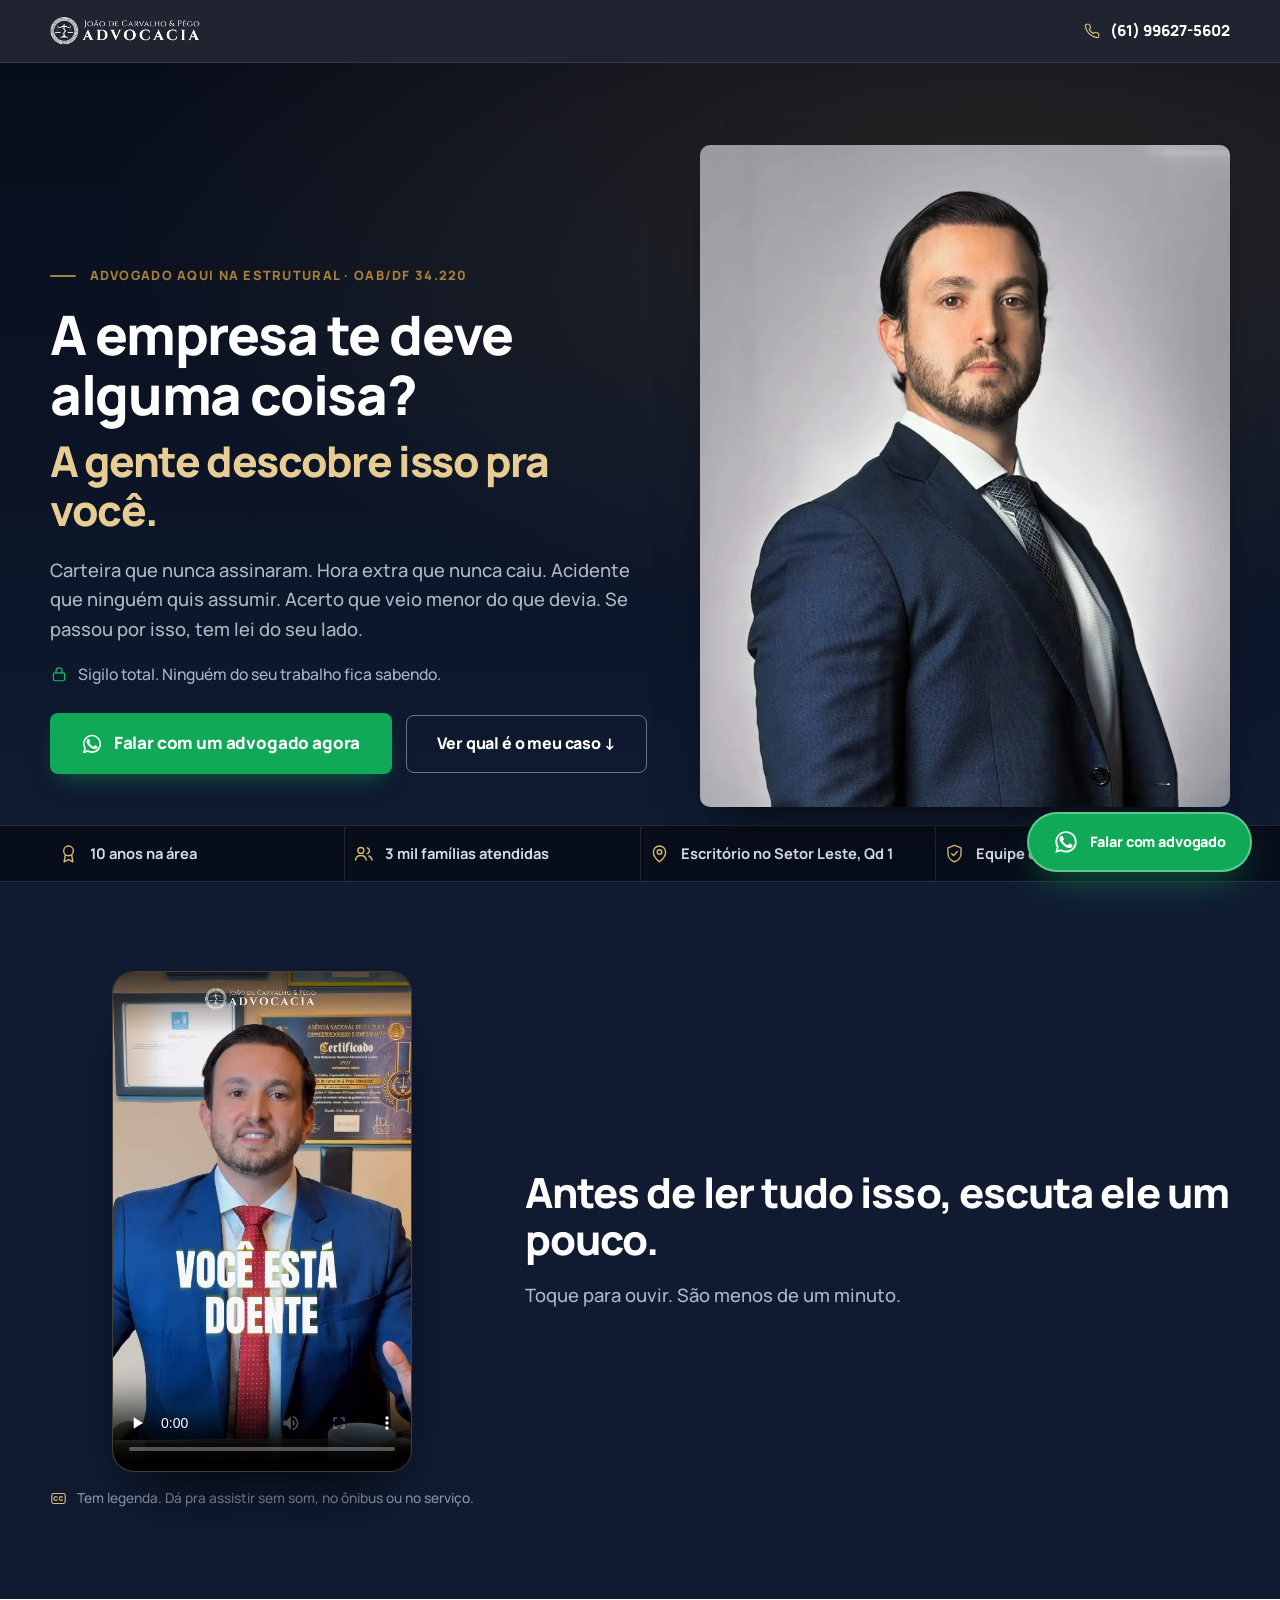
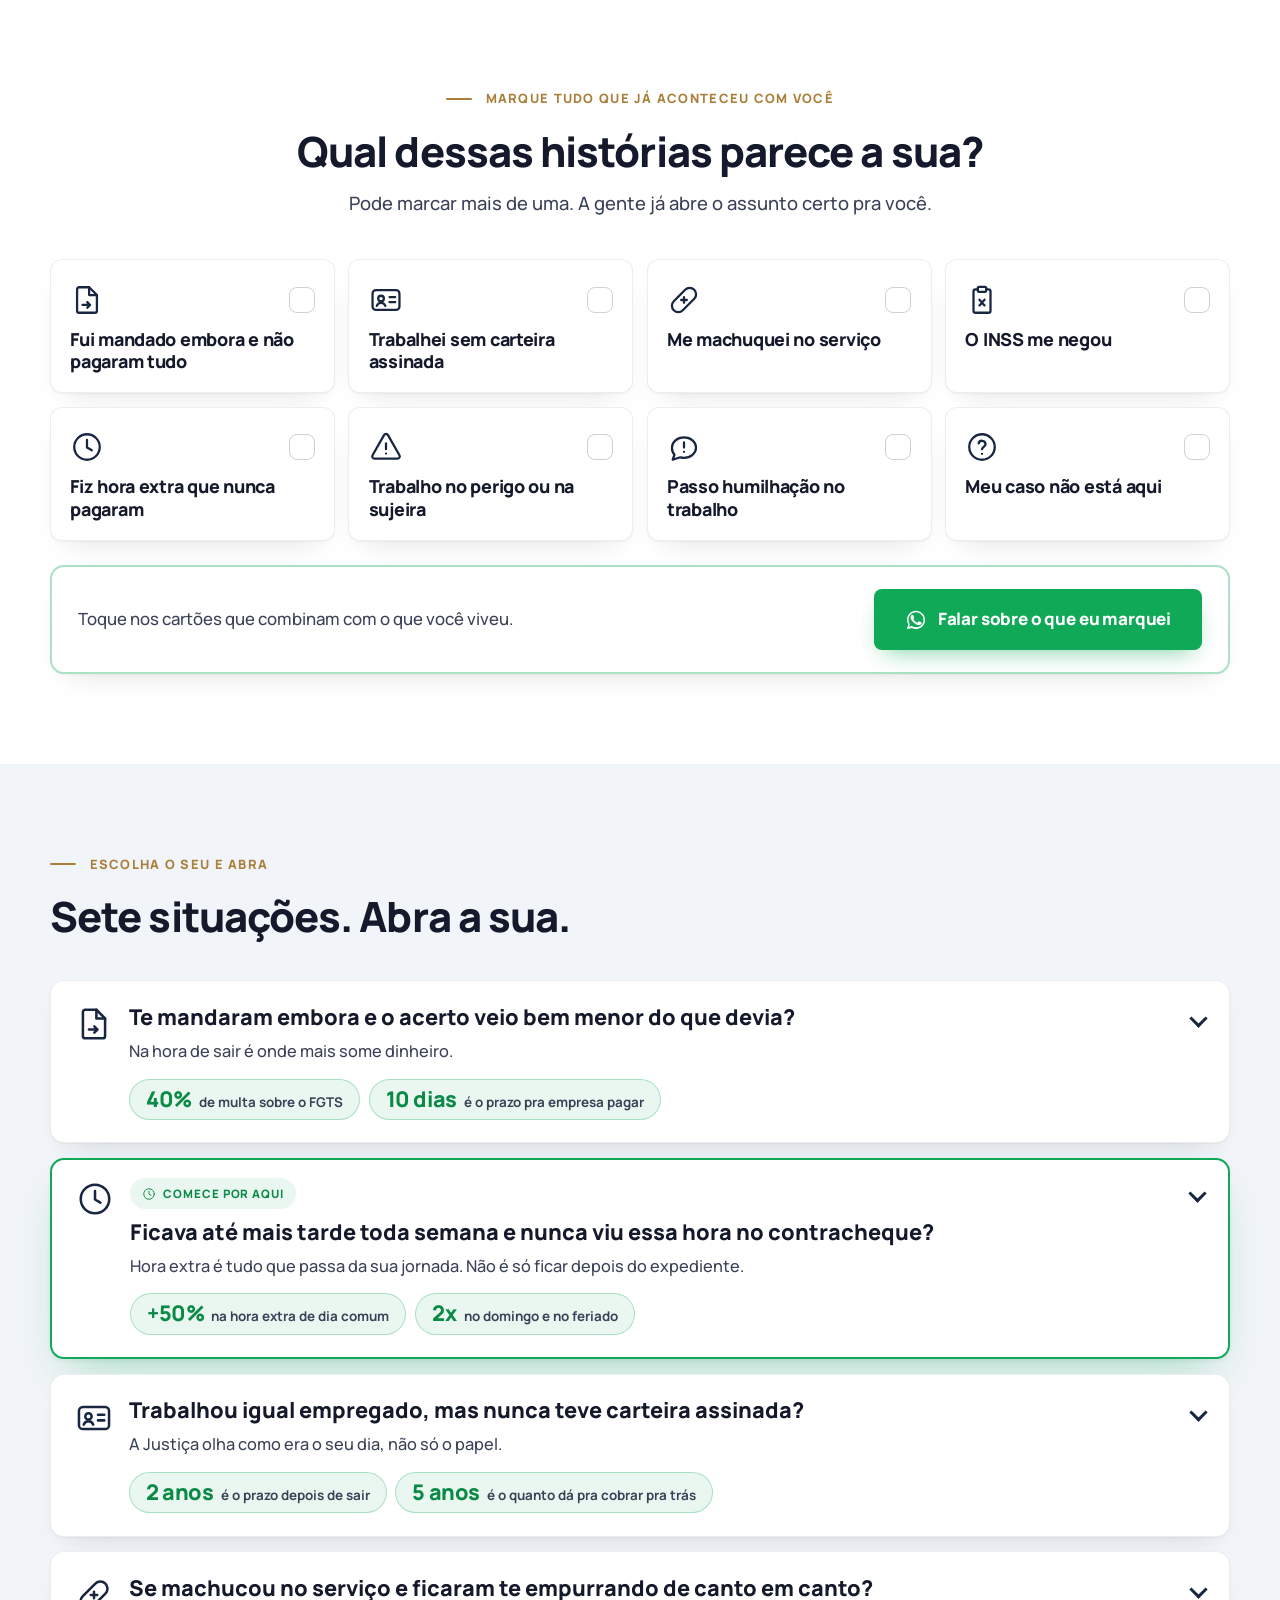
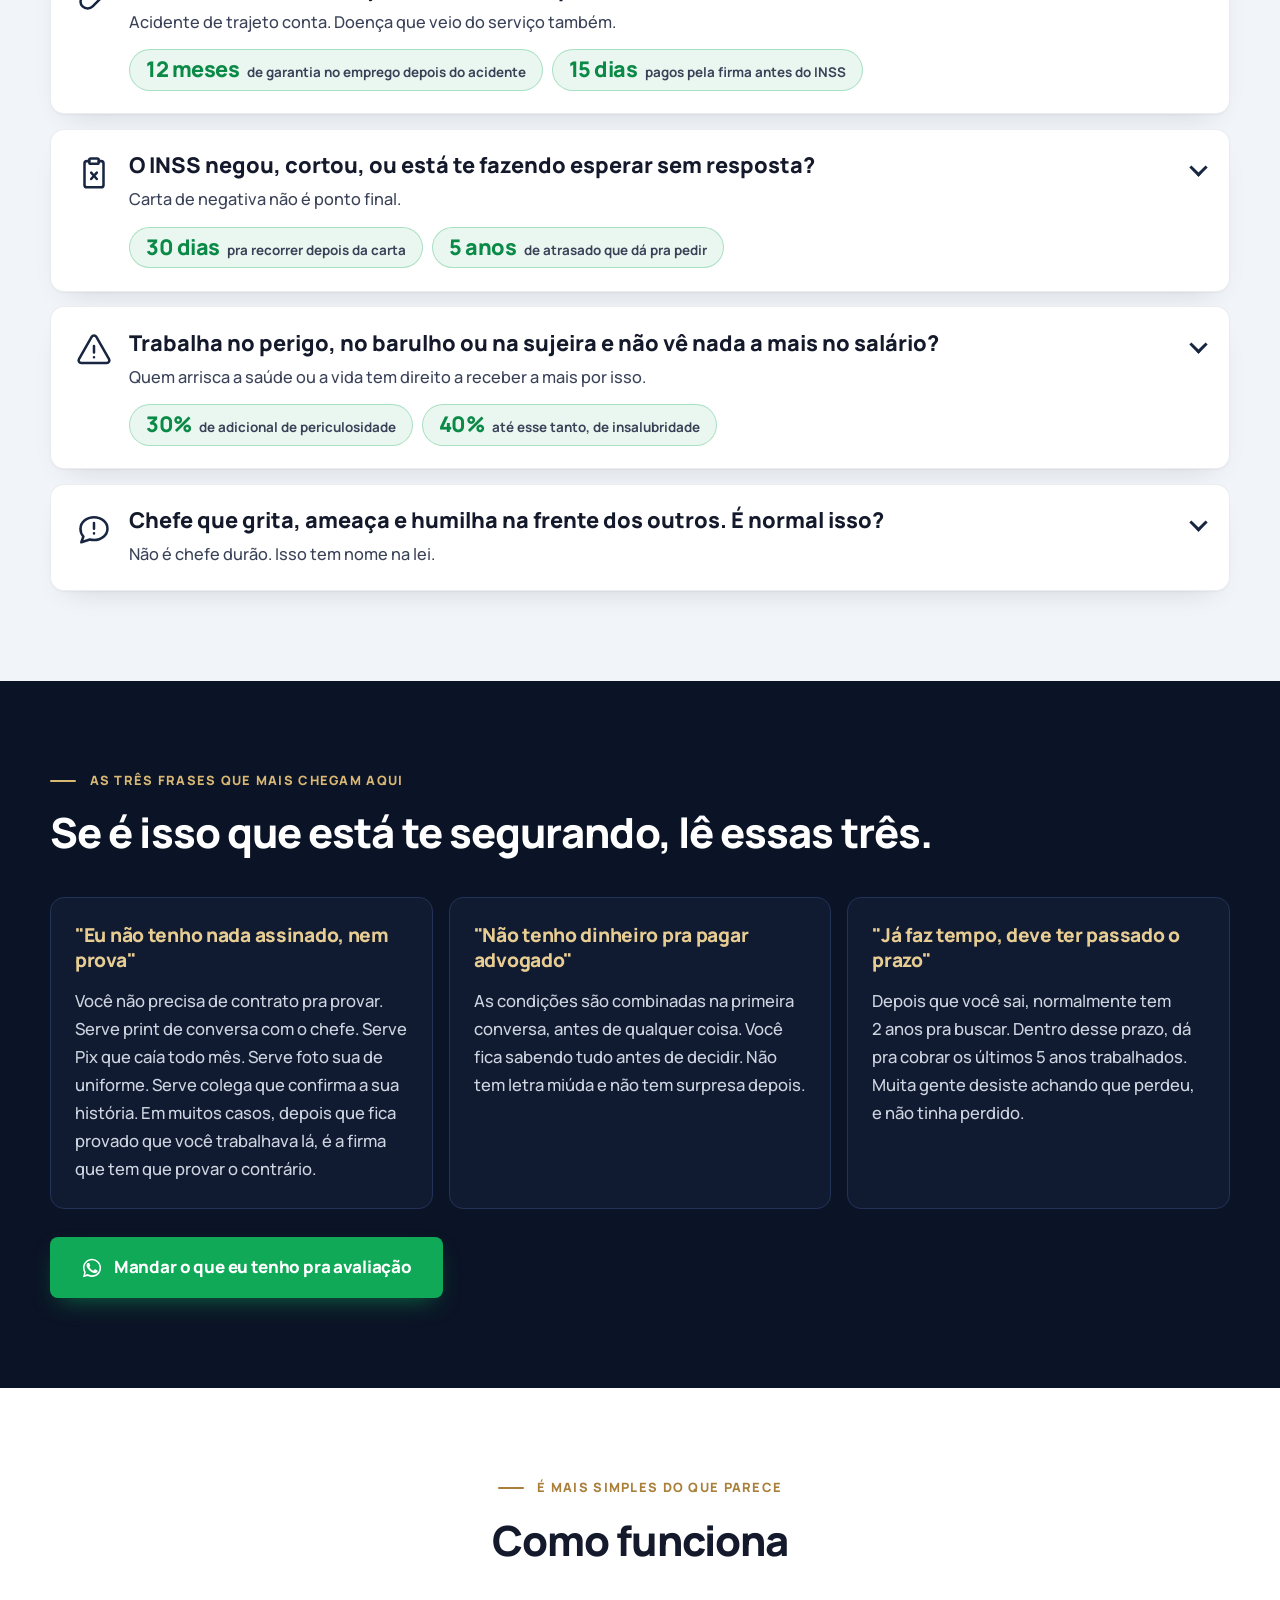
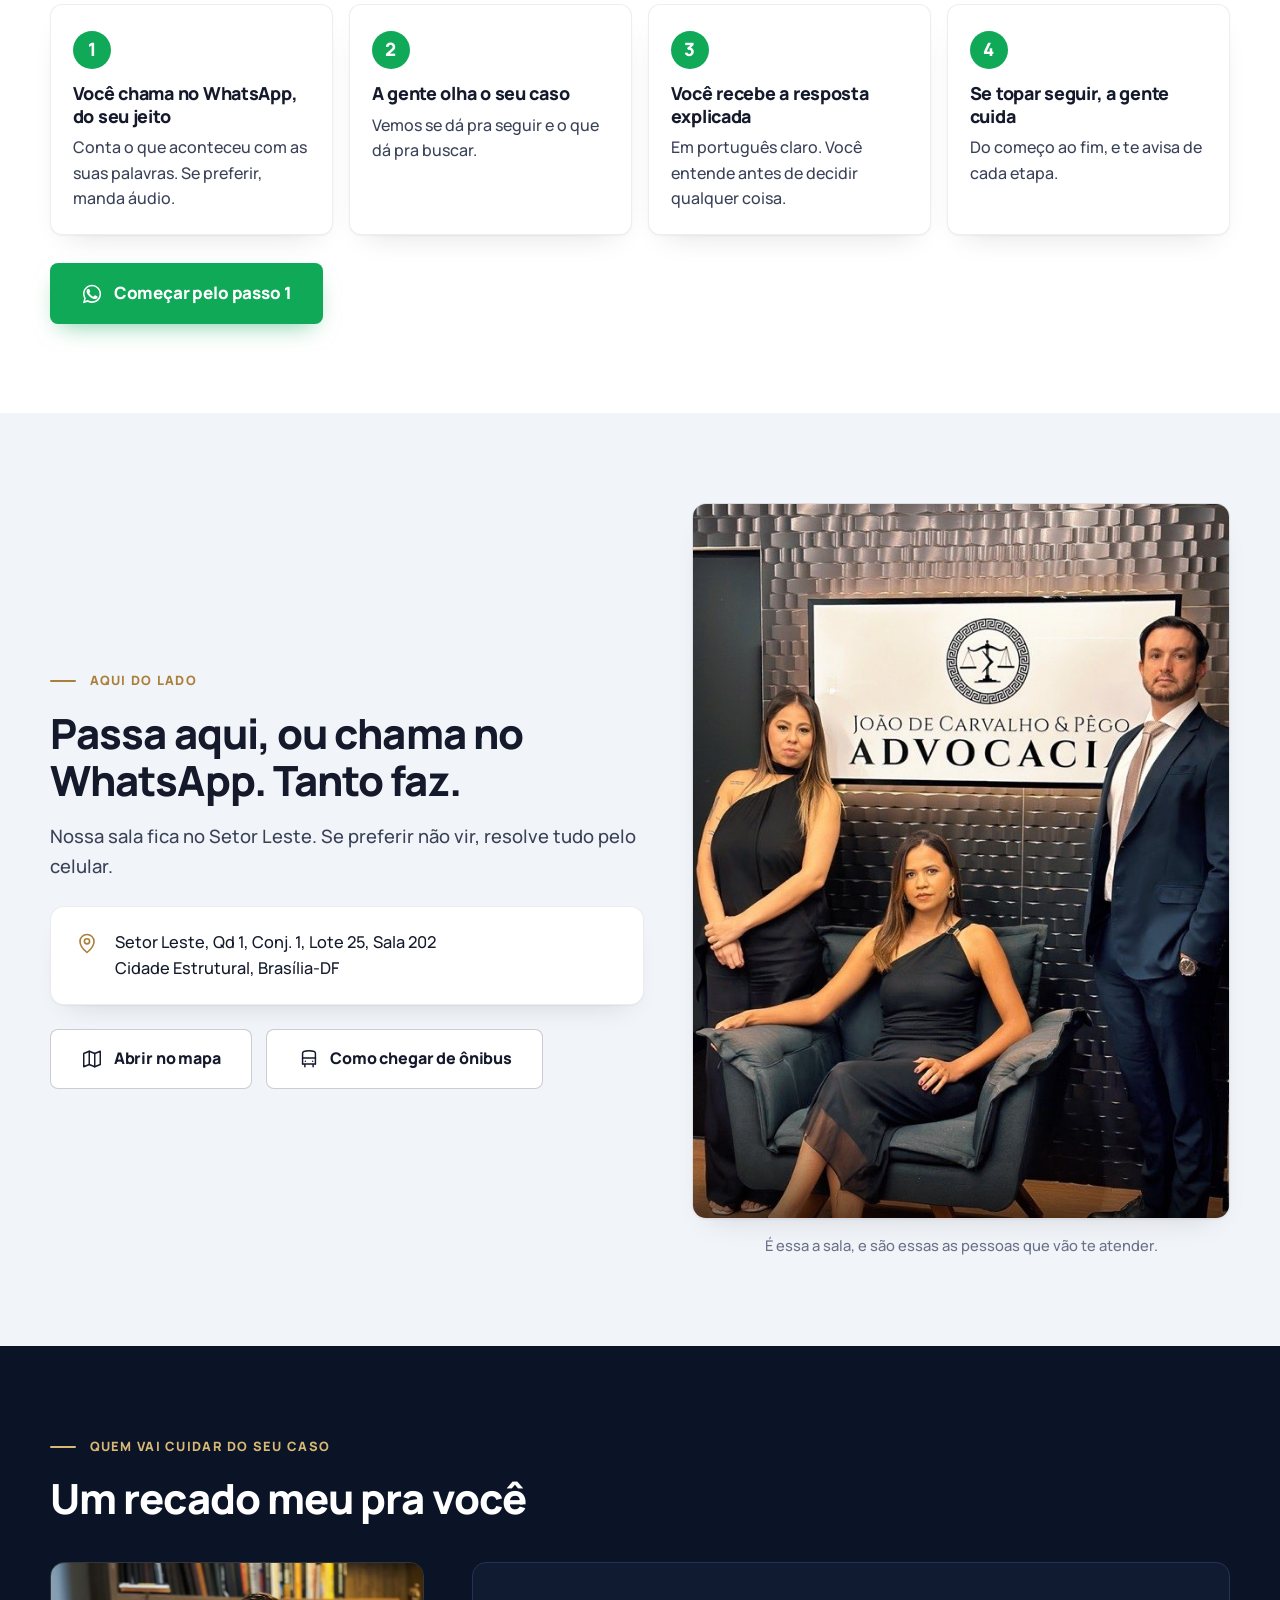
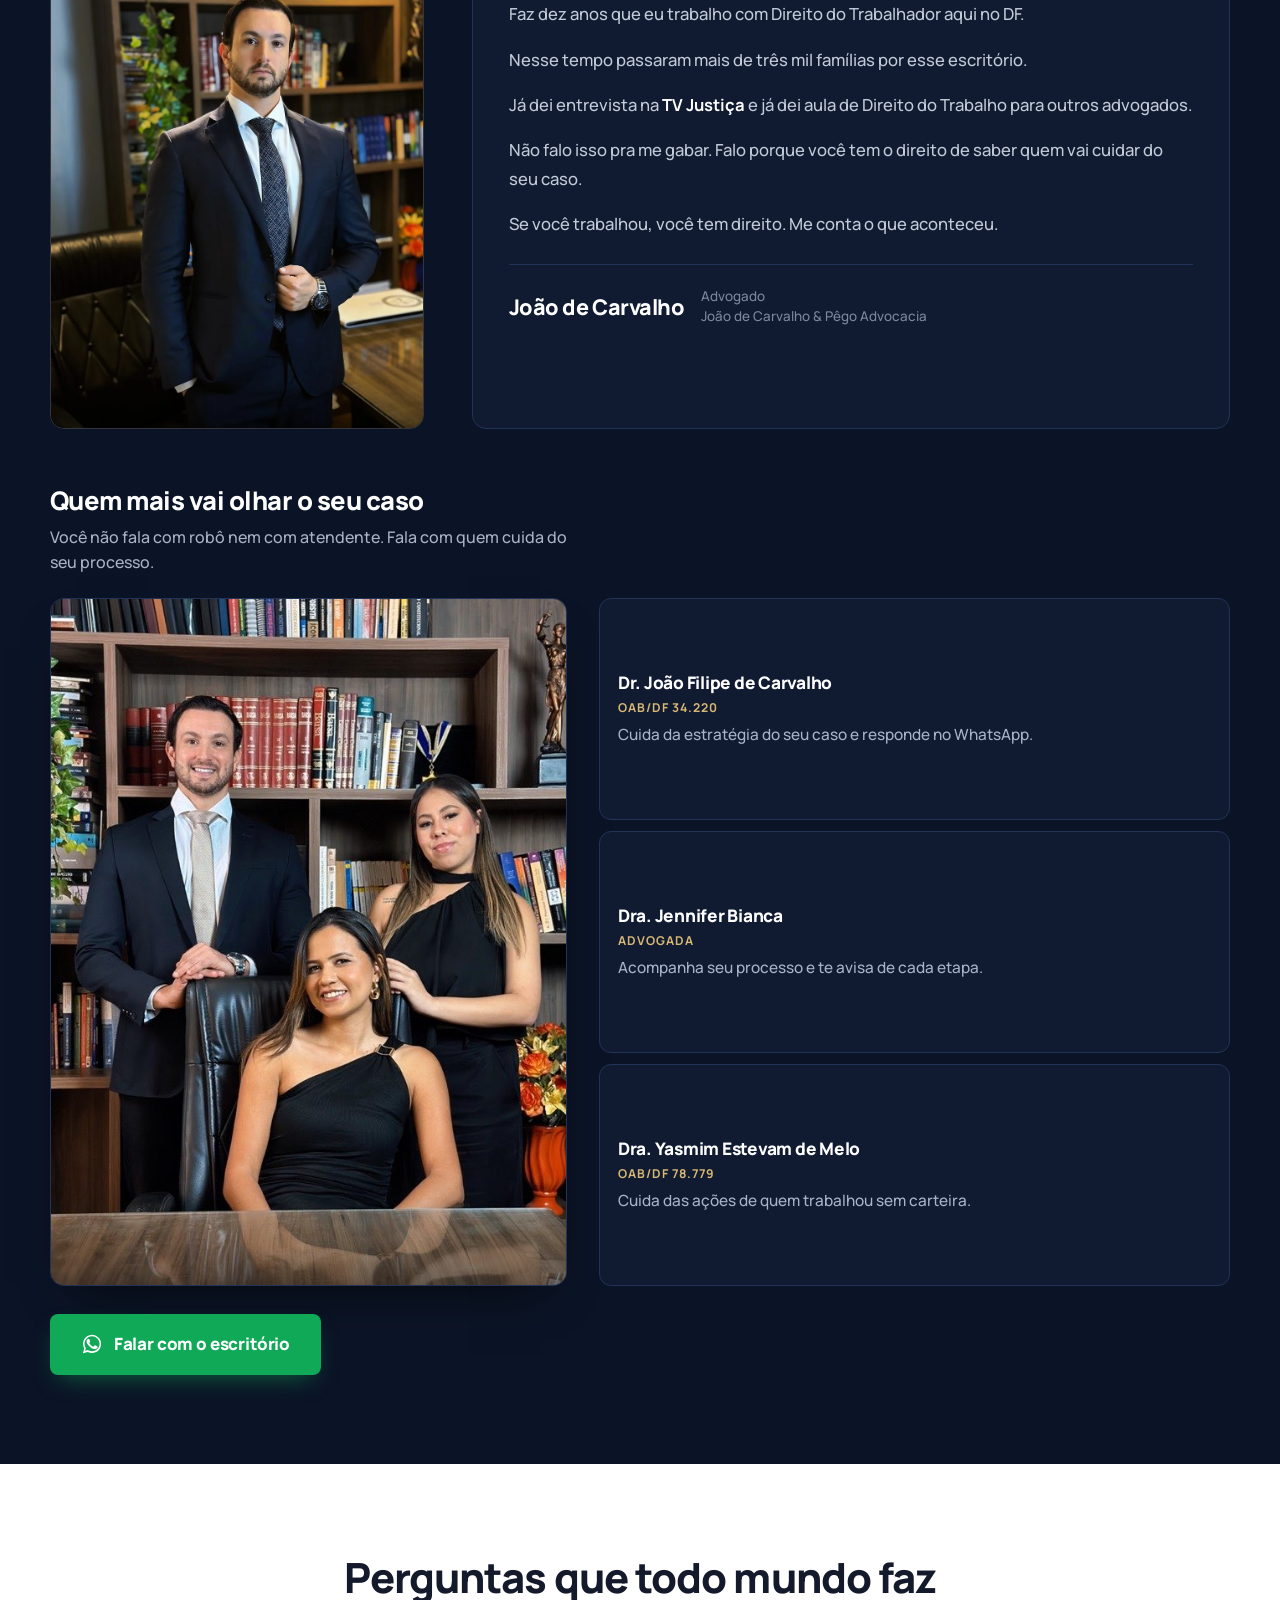
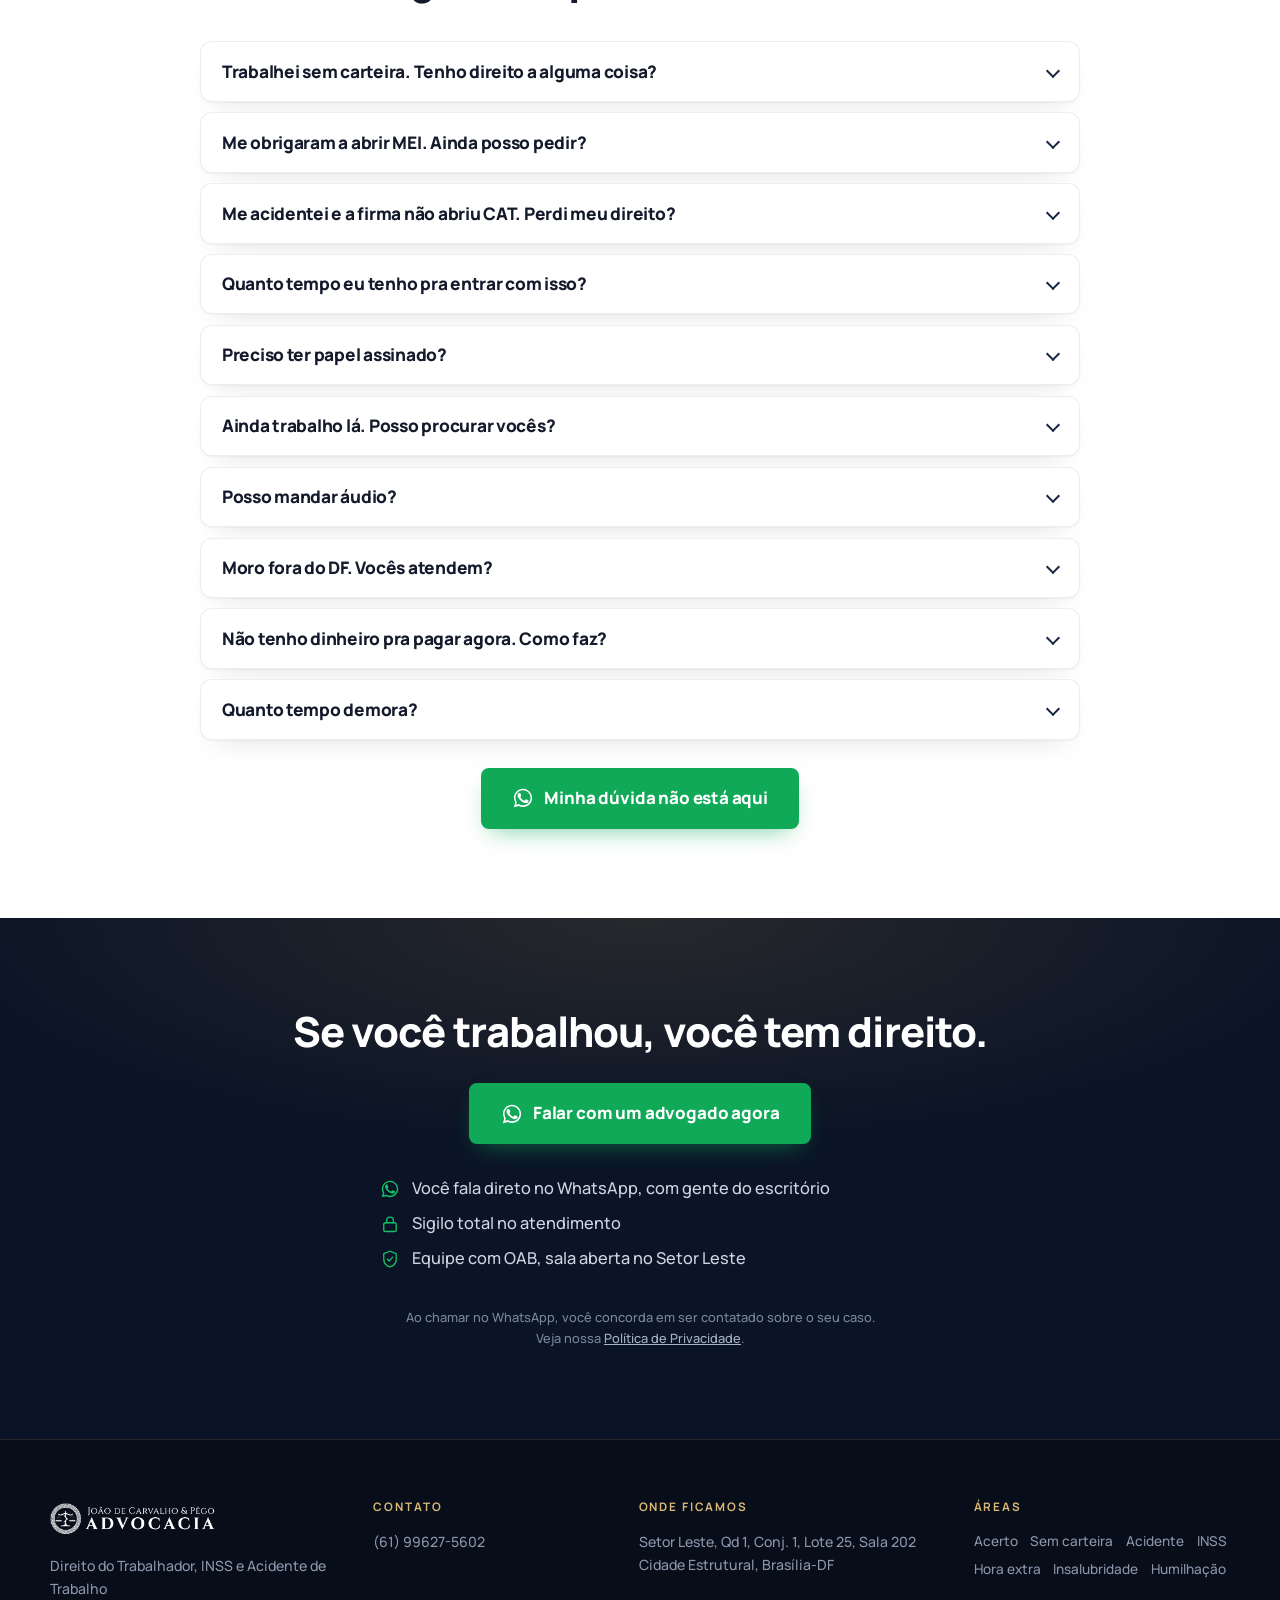
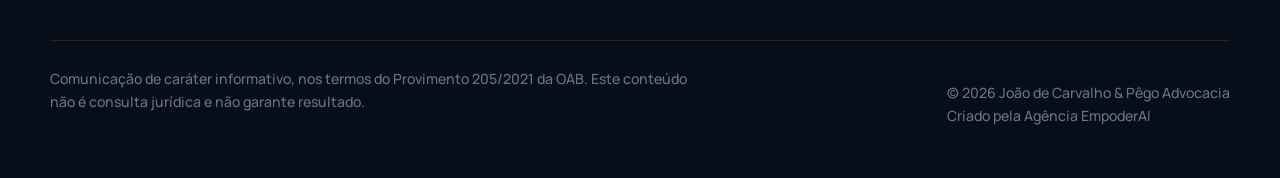
==== index.html @ 017643dc "Landing page unificada JCP — versão com o visual novo HTML, CSS, JS, imagens e vídeo da LP. A pasta " ====
<!DOCTYPE html>
<html lang="pt-BR">
<head>
<meta charset="utf-8">
<meta name="viewport" content="width=device-width, initial-scale=1">
<title>Advogado Trabalhista na Cidade Estrutural | JCP Advocacia</title>
<meta name="description" content="Acerto que veio errado, trabalho sem carteira, acidente no serviço, INSS negado, hora extra que não pagaram. Escritório no Setor Leste, Cidade Estrutural. Fale no WhatsApp.">
<meta name="author" content="João de Carvalho &amp; Pêgo Advocacia">
<meta name="theme-color" content="#0B1426">
<link rel="canonical" href="https://www.jcpadvocacia.com.br/">

<meta property="og:type" content="website">
<meta property="og:locale" content="pt_BR">
<meta property="og:title" content="A empresa te deve alguma coisa? | JCP Advocacia">
<meta property="og:description" content="Carteira que nunca assinaram. Hora extra que nunca caiu. Acerto que veio menor do que devia. Se passou por isso, tem lei do seu lado.">
<meta property="og:image" content="assets/img/video-capa.jpg?v=12">
<meta name="twitter:card" content="summary_large_image">

<link rel="icon" href="assets/img/logo.png?v=12">
<link rel="preconnect" href="https://fonts.googleapis.com">
<link rel="preconnect" href="https://fonts.gstatic.com" crossorigin>
<link href="https://fonts.googleapis.com/css2?family=Manrope:wght@500;700;800&display=swap" rel="stylesheet">
<!-- o ?v= sobe a cada alteracao: sem ele o celular fica com o CSS velho em cache -->
<link rel="stylesheet" href="assets/css/style.css?v=14">

<script type="application/ld+json">
{
  "@context":"https://schema.org",
  "@type":"LegalService",
  "name":"João de Carvalho & Pêgo Advocacia",
  "description":"Escritório de advocacia em Direito do Trabalhador, INSS e Acidente de Trabalho, na Cidade Estrutural, Brasília-DF.",
  "telephone":"+5561996275602",
  "address":{
    "@type":"PostalAddress",
    "streetAddress":"Setor Leste, Qd 1, Conj. 1, Lote 25, Sala 202",
    "addressLocality":"Cidade Estrutural, Brasília",
    "addressRegion":"DF",
    "addressCountry":"BR"
  },
  "knowsAbout":["Rescisão e acerto trabalhista","Reconhecimento de vínculo","Acidente de trabalho","INSS e benefícios","Horas extras","Insalubridade e periculosidade","Assédio moral no trabalho"]
}
</script>
</head>
<body>

<!-- ===================== ÍCONES ===================== -->
<svg style="display:none" aria-hidden="true" focusable="false">
  <symbol id="i-doc-out" viewBox="0 0 24 24" fill="none" stroke="currentColor" stroke-width="1.6" stroke-linecap="round" stroke-linejoin="round"><path d="M13.5 3H6.5A1.5 1.5 0 0 0 5 4.5v15A1.5 1.5 0 0 0 6.5 21h11a1.5 1.5 0 0 0 1.5-1.5V8.5z"/><path d="M13.5 3v5.5H19M8.8 15.5h5.4M14.2 15.5l-2-2M14.2 15.5l-2 2"/></symbol>
  <symbol id="i-card" viewBox="0 0 24 24" fill="none" stroke="currentColor" stroke-width="1.6" stroke-linecap="round" stroke-linejoin="round"><rect x="2.5" y="5" width="19" height="14" rx="2.5"/><circle cx="8.5" cy="11" r="2"/><path d="M5.5 16.2c.5-1.5 1.7-2.2 3-2.2s2.5.7 3 2.2M14.5 10h4M14.5 13.5h4"/></symbol>
  <symbol id="i-bandage" viewBox="0 0 24 24" fill="none" stroke="currentColor" stroke-width="1.6" stroke-linecap="round" stroke-linejoin="round"><rect x="1.8" y="7.5" width="20.4" height="9" rx="4.5" transform="rotate(-45 12 12)"/><path d="M12 10v4M10 12h4"/></symbol>
  <symbol id="i-clipboard-x" viewBox="0 0 24 24" fill="none" stroke="currentColor" stroke-width="1.6" stroke-linecap="round" stroke-linejoin="round"><path d="M9 4.5H7.5A1.5 1.5 0 0 0 6 6v13.5A1.5 1.5 0 0 0 7.5 21h9a1.5 1.5 0 0 0 1.5-1.5V6a1.5 1.5 0 0 0-1.5-1.5H15"/><rect x="9" y="2.8" width="6" height="3.4" rx="1"/><path d="M10.2 11.8l3.6 4M13.8 11.8l-3.6 4"/></symbol>
  <symbol id="i-clock" viewBox="0 0 24 24" fill="none" stroke="currentColor" stroke-width="1.6" stroke-linecap="round" stroke-linejoin="round"><circle cx="12" cy="12" r="9"/><path d="M12 7v5.3l3.4 2"/></symbol>
  <symbol id="i-hazard" viewBox="0 0 24 24" fill="none" stroke="currentColor" stroke-width="1.6" stroke-linecap="round" stroke-linejoin="round"><path d="M10.6 3.6 2.5 17.8A1.6 1.6 0 0 0 3.9 20.2h16.2a1.6 1.6 0 0 0 1.4-2.4L13.4 3.6a1.6 1.6 0 0 0-2.8 0z"/><path d="M12 9.5v4M12 16.6h.01"/></symbol>
  <symbol id="i-speech" viewBox="0 0 24 24" fill="none" stroke="currentColor" stroke-width="1.6" stroke-linecap="round" stroke-linejoin="round"><path d="M20.5 12.4c0 4-3.8 7.2-8.5 7.2a10 10 0 0 1-2.6-.34L4 21l1.3-3.6A6.9 6.9 0 0 1 3.5 12.4C3.5 8.4 7.3 5.2 12 5.2s8.5 3.2 8.5 7.2z"/><path d="M12 8.8v3.6M12 15.4h.01"/></symbol>
  <symbol id="i-question" viewBox="0 0 24 24" fill="none" stroke="currentColor" stroke-width="1.6" stroke-linecap="round" stroke-linejoin="round"><circle cx="12" cy="12" r="9"/><path d="M9.6 9.4a2.5 2.5 0 0 1 4.9.6c0 1.7-2.5 2.1-2.5 3.6"/><path d="M12 16.8h.01"/></symbol>
  <symbol id="i-wa" viewBox="0 0 24 24" fill="currentColor"><path d="M17.5 14.4c-.3-.15-1.75-.86-2.02-.96-.27-.1-.47-.15-.67.15-.2.3-.77.96-.94 1.16-.17.2-.35.22-.65.07-.3-.15-1.25-.46-2.39-1.47-.88-.79-1.48-1.76-1.65-2.06-.17-.3-.02-.46.13-.61.13-.13.3-.35.45-.52.15-.17.2-.3.3-.5.1-.2.05-.37-.03-.52-.07-.15-.67-1.6-.92-2.2-.24-.58-.48-.5-.67-.51h-.57c-.2 0-.52.07-.79.37-.27.3-1.04 1.01-1.04 2.47s1.06 2.87 1.21 3.07c.15.2 2.1 3.2 5.08 4.49.71.3 1.26.49 1.69.63.71.22 1.36.19 1.87.12.57-.09 1.75-.71 2-1.4.25-.69.25-1.28.17-1.4-.07-.13-.27-.2-.57-.35z"/><path d="M12.04 2C6.6 2 2.18 6.42 2.18 11.86c0 1.74.46 3.44 1.32 4.94L2.1 22l5.34-1.38a9.8 9.8 0 0 0 4.6 1.16h.01c5.43 0 9.85-4.42 9.85-9.86 0-2.63-1.02-5.1-2.88-6.96A9.78 9.78 0 0 0 12.04 2zm0 17.96h-.01a8.2 8.2 0 0 1-4.16-1.14l-.3-.18-3.09.8.82-3.01-.2-.31a8.15 8.15 0 0 1-1.25-4.36c0-4.52 3.68-8.2 8.2-8.2a8.14 8.14 0 0 1 5.79 2.4 8.13 8.13 0 0 1 2.4 5.8c0 4.53-3.68 8.2-8.2 8.2z"/></symbol>
  <symbol id="i-check" viewBox="0 0 24 24" fill="none" stroke="currentColor" stroke-width="3.2" stroke-linecap="round" stroke-linejoin="round"><path d="M4.5 12.5 9.5 17.5 19.5 6.5"/></symbol>
  <symbol id="i-award" viewBox="0 0 24 24" fill="none" stroke="currentColor" stroke-width="1.6" stroke-linecap="round" stroke-linejoin="round"><circle cx="12" cy="9" r="5.5"/><path d="M8.4 13.4 7 21.5l5-2.6 5 2.6-1.4-8.1"/></symbol>
  <symbol id="i-users" viewBox="0 0 24 24" fill="none" stroke="currentColor" stroke-width="1.6" stroke-linecap="round" stroke-linejoin="round"><circle cx="9" cy="8.5" r="3.4"/><path d="M2.8 19.5c.5-3.2 3-5.2 6.2-5.2s5.7 2 6.2 5.2"/><path d="M16.2 5.5a3.4 3.4 0 0 1 0 6.6M18 14.9c2.1.7 3.4 2.4 3.7 4.6"/></symbol>
  <symbol id="i-pin" viewBox="0 0 24 24" fill="none" stroke="currentColor" stroke-width="1.6" stroke-linecap="round" stroke-linejoin="round"><path d="M12 21.5s7-5.6 7-11a7 7 0 1 0-14 0c0 5.4 7 11 7 11z"/><circle cx="12" cy="10.3" r="2.6"/></symbol>
  <symbol id="i-badge" viewBox="0 0 24 24" fill="none" stroke="currentColor" stroke-width="1.6" stroke-linecap="round" stroke-linejoin="round"><path d="M12 2.7 4.5 5.6v6c0 4.6 3.1 8.6 7.5 9.8 4.4-1.2 7.5-5.2 7.5-9.8v-6z"/><path d="M8.8 12.2 11 14.4l4.2-4.6"/></symbol>
  <symbol id="i-lock" viewBox="0 0 24 24" fill="none" stroke="currentColor" stroke-width="1.6" stroke-linecap="round" stroke-linejoin="round"><rect x="4.5" y="10.5" width="15" height="10.5" rx="2.2"/><path d="M8 10.5V7.8a4 4 0 0 1 8 0v2.7"/></symbol>
  <symbol id="i-cc" viewBox="0 0 24 24" fill="none" stroke="currentColor" stroke-width="1.6" stroke-linecap="round" stroke-linejoin="round"><rect x="2.5" y="5" width="19" height="14" rx="2.6"/><path d="M10 10.2a2.6 2.6 0 1 0 0 3.6M17.5 10.2a2.6 2.6 0 1 0 0 3.6"/></symbol>
  <symbol id="i-photo" viewBox="0 0 24 24" fill="none" stroke="currentColor" stroke-width="1.6" stroke-linecap="round" stroke-linejoin="round"><rect x="3" y="5" width="18" height="14" rx="2.4"/><circle cx="8.6" cy="10" r="1.7"/><path d="M3.4 17.2 8.8 12l4.2 4 2.6-2.4 4.9 4.4"/></symbol>
  <symbol id="i-phone" viewBox="0 0 24 24" fill="none" stroke="currentColor" stroke-width="1.6" stroke-linecap="round" stroke-linejoin="round"><path d="M21 16.4v2.6a1.8 1.8 0 0 1-2 1.8 17.8 17.8 0 0 1-7.8-2.8 17.5 17.5 0 0 1-5.4-5.4A17.8 17.8 0 0 1 3 4.8 1.8 1.8 0 0 1 4.8 3h2.6a1.8 1.8 0 0 1 1.8 1.6c.1.9.3 1.7.6 2.5a1.8 1.8 0 0 1-.4 1.9L8.3 10.1a14 14 0 0 0 5.4 5.4l1.1-1.1a1.8 1.8 0 0 1 1.9-.4c.8.3 1.6.5 2.5.6a1.8 1.8 0 0 1 1.6 1.8z"/></symbol>
  <symbol id="i-bus" viewBox="0 0 24 24" fill="none" stroke="currentColor" stroke-width="1.6" stroke-linecap="round" stroke-linejoin="round"><path d="M5 17.5V5.8C5 4.2 8.1 3 12 3s7 1.2 7 2.8v11.7"/><path d="M5 11h14M5 17.5h14M7.5 20.5v-2M16.5 20.5v-2"/><path d="M8 14.4h.01M16 14.4h.01"/></symbol>
  <symbol id="i-map" viewBox="0 0 24 24" fill="none" stroke="currentColor" stroke-width="1.6" stroke-linecap="round" stroke-linejoin="round"><path d="M9 3.5 3 6v14.5l6-2.5 6 2.5 6-2.5V3.5l-6 2.5z"/><path d="M9 3.5V18M15 6v14.5"/></symbol>
</svg>

<!-- ===================== BLOCO 2 · BARRA DE TOPO ===================== -->
<header class="site-header">
  <div class="wrap">
    <a class="brand" href="#topo" aria-label="João de Carvalho &amp; Pêgo Advocacia">
      <img src="assets/img/logo-branca.png?v=12" alt="João de Carvalho &amp; Pêgo Advocacia" width="150" height="34">
    </a>
    <a class="fone" href="tel:+5561996275602">
      <svg aria-hidden="true"><use href="#i-phone"/></svg> (61) 99627-5602
    </a>
  </div>
</header>

<main id="topo">

<!-- ===================== BLOCO 3 · HERÓI ===================== -->
<section class="hero">
  <div class="wrap hero-grid">
    <div class="hero-copy">
      <p class="chapeu anim">Advogado aqui na Estrutural · OAB/DF 34.220</p>
      <h1 class="anim" id="hero-titulo">A empresa te deve alguma coisa?<span class="line2">A gente descobre isso pra você.</span></h1>
      <p class="lede anim" id="hero-texto">Carteira que nunca assinaram. Hora extra que nunca caiu. Acidente que ninguém quis assumir. Acerto que veio menor do que devia. Se passou por isso, tem lei do seu lado.</p>
      <p class="hero-sigilo anim">
        <svg aria-hidden="true"><use href="#i-lock"/></svg>
        Sigilo total. Ninguém do seu trabalho fica sabendo.
      </p>
      <div class="btn-row anim">
        <a class="btn btn--wa" data-wa="generico" href="https://wa.me/5561996275602?text=Oi%21%20Vi%20o%20site%20e%20queria%20falar%20sobre%20o%20meu%20caso." target="_blank" rel="noopener">
          <svg aria-hidden="true"><use href="#i-wa"/></svg> Falar com um advogado agora
        </a>
        <a class="btn btn--ghost" href="#triador">Ver qual é o meu caso ↓</a>
      </div>
    </div>

    <figure class="hero-figure">
      <picture>
        <source srcset="assets/img/joao-hero.webp?v=12" type="image/webp">
        <img src="assets/img/joao-hero.jpg?v=12" width="900" height="1125" fetchpriority="high"
             alt="Dr. João de Carvalho, advogado responsável pelo escritório">
      </picture>
    </figure>
  </div>

  <div class="selos">
    <div class="wrap">
      <ul>
        <li><svg aria-hidden="true"><use href="#i-award"/></svg> 10 anos na área</li>
        <li><svg aria-hidden="true"><use href="#i-users"/></svg> 3 mil famílias atendidas</li>
        <li><svg aria-hidden="true"><use href="#i-pin"/></svg> Escritório no Setor Leste, Qd&nbsp;1</li>
        <li><svg aria-hidden="true"><use href="#i-badge"/></svg> Equipe de 4 advogados com OAB</li>
      </ul>
    </div>
  </div>
</section>

<!-- ===================== BLOCO 4 · ESCUTA ELE EM 50 SEGUNDOS ===================== -->
<section class="bg-navy video-block" id="video">
  <div class="wrap video-grid">
    <div>
      <h2>Antes de ler tudo isso, escuta ele um pouco.</h2>
      <p class="lede" style="margin-top:1.1rem">Toque para ouvir. São menos de um minuto.</p>
    </div>

    <figure class="player-wrap">
      <div class="player">
        <!-- ATENÇÃO: este é o vídeo antigo. O roteiro novo do bloco 4 ainda não foi gravado. -->
        <video controls playsinline preload="none"
               poster="assets/img/video-capa.jpg?v=12"
               width="510" height="854"
               aria-label="Recado do advogado sobre direitos do trabalhador">
          <source src="assets/video/jcp-trabalhista.mp4?v=12" type="video/mp4">
          Seu navegador não consegue tocar este vídeo.
        </video>
      </div>
      <figcaption class="video-nota">
        <svg aria-hidden="true"><use href="#i-cc"/></svg>
        Tem legenda. Dá pra assistir sem som, no ônibus ou no serviço.
      </figcaption>
    </figure>
  </div>
</section>

<!-- ===================== BLOCO 5 · TRIADOR ===================== -->
<section class="bg-paper" id="triador">
  <div class="wrap">
    <div class="sec-head sec-head--center">
      <p class="chapeu">Marque tudo que já aconteceu com você</p>
      <h2>Qual dessas histórias parece a sua?</h2>
      <p class="lede">Pode marcar mais de uma. A gente já abre o assunto certo pra você.</p>
    </div>

    <form class="tri-grid" id="triador-form">
      <label class="tri-card" style="--svc:var(--svc-acerto)">
        <input type="checkbox" data-area="acerto" data-rotulo="acerto que veio errado">
        <span class="tri-topo">
          <svg class="tri-ico" aria-hidden="true"><use href="#i-doc-out"/></svg>
          <span class="tri-box"><svg aria-hidden="true"><use href="#i-check"/></svg></span>
        </span>
        <span class="tri-txt">Fui mandado embora e não pagaram tudo</span>
      </label>

      <label class="tri-card" style="--svc:var(--svc-vinculo)">
        <input type="checkbox" data-area="sem-carteira" data-rotulo="trabalho sem carteira assinada">
        <span class="tri-topo">
          <svg class="tri-ico" aria-hidden="true"><use href="#i-card"/></svg>
          <span class="tri-box"><svg aria-hidden="true"><use href="#i-check"/></svg></span>
        </span>
        <span class="tri-txt">Trabalhei sem carteira assinada</span>
      </label>

      <label class="tri-card" style="--svc:var(--svc-acidente)">
        <input type="checkbox" data-area="acidente" data-rotulo="acidente no serviço">
        <span class="tri-topo">
          <svg class="tri-ico" aria-hidden="true"><use href="#i-bandage"/></svg>
          <span class="tri-box"><svg aria-hidden="true"><use href="#i-check"/></svg></span>
        </span>
        <span class="tri-txt">Me machuquei no serviço</span>
      </label>

      <label class="tri-card" style="--svc:var(--svc-inss)">
        <input type="checkbox" data-area="inss" data-rotulo="INSS que negou">
        <span class="tri-topo">
          <svg class="tri-ico" aria-hidden="true"><use href="#i-clipboard-x"/></svg>
          <span class="tri-box"><svg aria-hidden="true"><use href="#i-check"/></svg></span>
        </span>
        <span class="tri-txt">O INSS me negou</span>
      </label>

      <label class="tri-card" style="--svc:var(--svc-hora)">
        <input type="checkbox" data-area="hora-extra" data-rotulo="hora extra que não pagaram">
        <span class="tri-topo">
          <svg class="tri-ico" aria-hidden="true"><use href="#i-clock"/></svg>
          <span class="tri-box"><svg aria-hidden="true"><use href="#i-check"/></svg></span>
        </span>
        <span class="tri-txt">Fiz hora extra que nunca pagaram</span>
      </label>

      <label class="tri-card" style="--svc:var(--svc-insalubre)">
        <input type="checkbox" data-area="insalubre" data-rotulo="trabalho no perigo ou na sujeira">
        <span class="tri-topo">
          <svg class="tri-ico" aria-hidden="true"><use href="#i-hazard"/></svg>
          <span class="tri-box"><svg aria-hidden="true"><use href="#i-check"/></svg></span>
        </span>
        <span class="tri-txt">Trabalho no perigo ou na sujeira</span>
      </label>

      <label class="tri-card" style="--svc:var(--svc-humilhacao)">
        <input type="checkbox" data-area="humilhacao" data-rotulo="humilhação no trabalho">
        <span class="tri-topo">
          <svg class="tri-ico" aria-hidden="true"><use href="#i-speech"/></svg>
          <span class="tri-box"><svg aria-hidden="true"><use href="#i-check"/></svg></span>
        </span>
        <span class="tri-txt">Passo humilhação no trabalho</span>
      </label>

      <label class="tri-card" style="--svc:var(--svc-outro)">
        <input type="checkbox" data-area="" data-rotulo="um caso que não está no site">
        <span class="tri-topo">
          <svg class="tri-ico" aria-hidden="true"><use href="#i-question"/></svg>
          <span class="tri-box"><svg aria-hidden="true"><use href="#i-check"/></svg></span>
        </span>
        <span class="tri-txt">Meu caso não está aqui</span>
      </label>
    </form>

    <div class="tri-result">
      <p class="tri-msg" id="tri-msg">Toque nos cartões que combinam com o que você viveu.</p>
      <a class="btn btn--wa" id="tri-btn" data-wa="generico" href="https://wa.me/5561996275602?text=Oi%21%20Vi%20o%20site%20e%20queria%20falar%20sobre%20o%20meu%20caso." target="_blank" rel="noopener">
        <svg aria-hidden="true"><use href="#i-wa"/></svg> Falar sobre o que eu marquei
      </a>
    </div>
  </div>
</section>

<!-- ===================== BLOCO 6 · AS SETE ÁREAS ===================== -->
<section class="bg-paper-alt" id="areas">
  <div class="wrap">
    <div class="sec-head">
      <p class="chapeu">Escolha o seu e abra</p>
      <h2>Sete situações. Abra a sua.</h2>
    </div>

    <div class="areas">

      <!-- 6.1 ACERTO -->
      <details class="area" id="acerto" style="--svc:var(--svc-acerto)">
        <summary>
          <svg class="area-ico" aria-hidden="true"><use href="#i-doc-out"/></svg>
          <span class="area-cab">
            <h3>Te mandaram embora e o acerto veio bem menor do que devia?</h3>
            <span class="area-frase">Na hora de sair é onde mais some dinheiro.</span>
            <span class="numeros">
              <b>40%<span>de multa sobre o FGTS</span></b>
              <b>10&nbsp;dias<span>é o prazo pra empresa pagar</span></b>
            </span>
          </span>
        </summary>
        <div class="area-corpo">
          <div class="painel">
            <h4 class="sub-title">Isso aconteceu com você?</h4>
            <ul class="checks">
              <li>O acerto atrasou ou nunca veio</li>
              <li>Te fizeram assinar pedido de demissão sem você querer sair</li>
              <li>O FGTS não foi liberado, ou veio faltando</li>
              <li>Não te deram as guias do seguro-desemprego</li>
              <li>Descontaram coisas que você não entendeu</li>
              <li>Você saiu porque não aguentava mais salário atrasado</li>
            </ul>
          </div>
          <div class="conta">
            <h4 class="sub-title">O que dá pra buscar</h4>
            <ul>
              <li>Aviso prévio</li>
              <li>Saldo de salário e 13º proporcional</li>
              <li>Férias vencidas e proporcionais, com 1/3 a mais</li>
              <li>FGTS com a multa de 40%</li>
              <li>Multa por atraso no acerto</li>
              <li>Guias do seguro-desemprego</li>
            </ul>
          </div>
          <div class="callout">
            <svg aria-hidden="true"><use href="#i-photo"/></svg>
            <p><strong>Serve de prova:</strong> holerite, extrato do FGTS, print de conversa. Serve tudo.</p>
          </div>
          <div class="cta-foot">
            <a class="btn btn--wa" href="https://wa.me/5561996275602?text=Oi%21%20Fui%20mandado%20embora%20e%20acho%20que%20n%C3%A3o%20pagaram%20tudo%20certo." target="_blank" rel="noopener">
              <svg aria-hidden="true"><use href="#i-wa"/></svg> Meu acerto veio errado, quero conferir
            </a>
            <p class="legenda">Cada caso é diferente. Só dá pra saber o seu depois de olhar.</p>
          </div>
        </div>
      </details>

      <!-- 6.2 HORA EXTRA · destaque pedido pelo Dr. Joao.
           Sobe para a segunda posicao e ganha moldura propria. O selo e de
           navegacao ("comece por aqui"), nunca afirmacao de volume ou de
           resultado, que o Provimento 205/2021 nao permite. -->
      <details class="area area--destaque" id="hora-extra" style="--svc:var(--svc-hora)">
        <summary>
          <svg class="area-ico" aria-hidden="true"><use href="#i-clock"/></svg>
          <span class="area-cab">
            <span class="selo-destaque"><svg aria-hidden="true"><use href="#i-clock"/></svg> Comece por aqui</span>
            <h3>Ficava até mais tarde toda semana e nunca viu essa hora no contracheque?</h3>
            <span class="area-frase">Hora extra é tudo que passa da sua jornada. Não é só ficar depois do expediente.</span>
            <span class="numeros">
              <b>+50%<span>na hora extra de dia comum</span></b>
              <b>2x<span>no domingo e no feriado</span></b>
            </span>
          </span>
        </summary>
        <div class="area-corpo">
          <div class="painel">
            <h4 class="sub-title">Isso aconteceu com você?</h4>
            <ul class="checks">
              <li>Batia o ponto na hora certa e continuava trabalhando</li>
              <li>Mandavam você não bater o que passava do horário</li>
              <li>O almoço não existia de verdade</li>
              <li>Te chamavam no WhatsApp fora do horário e tinha que responder</li>
              <li>Trabalhava domingo sem folga na semana</li>
              <li>Fez banco de horas que sumiu, sem virar folga nem dinheiro</li>
              <li>Voltava no dia seguinte sem ter descansado 11&nbsp;horas</li>
            </ul>
          </div>
          <div class="conta">
            <h4 class="sub-title">O que dá pra buscar</h4>
            <ul>
              <li>As horas extras dos últimos 5&nbsp;anos, com o adicional</li>
              <li>Adicional noturno, se você virava a madrugada</li>
              <li>O almoço que te tiraram</li>
              <li>O reflexo disso no 13º, nas férias e no FGTS</li>
              <li>Domingos e feriados trabalhados sem folga</li>
            </ul>
          </div>
          <div class="callout">
            <svg aria-hidden="true"><use href="#i-photo"/></svg>
            <p><strong>Serve de prova:</strong> o cartão de ponto fica com a firma. Na Justiça, é ela que tem que mostrar.</p>
          </div>
          <div class="cta-foot">
            <a class="btn btn--wa" href="https://wa.me/5561996275602?text=Oi%21%20Fiz%20hora%20extra%20e%20nunca%20me%20pagaram.%20Queria%20uma%20avalia%C3%A7%C3%A3o." target="_blank" rel="noopener">
              <svg aria-hidden="true"><use href="#i-wa"/></svg> Fiz hora extra e não pagaram, quero conferir
            </a>
            <p class="legenda">Cada caso é diferente. Só dá pra saber o seu depois de olhar.</p>
          </div>
        </div>
      </details>

      <!-- 6.3 SEM CARTEIRA -->
      <details class="area" id="sem-carteira" style="--svc:var(--svc-vinculo)">
        <summary>
          <svg class="area-ico" aria-hidden="true"><use href="#i-card"/></svg>
          <span class="area-cab">
            <h3>Trabalhou igual empregado, mas nunca teve carteira assinada?</h3>
            <span class="area-frase">A Justiça olha como era o seu dia, não só o papel.</span>
            <span class="numeros">
              <b>2&nbsp;anos<span>é o prazo depois de sair</span></b>
              <b>5&nbsp;anos<span>é o quanto dá pra cobrar pra trás</span></b>
            </span>
          </span>
        </summary>
        <div class="area-corpo">
          <div class="painel">
            <h4 class="sub-title">Isso aconteceu com você?</h4>
            <ul class="checks">
              <li>Tinha hora pra chegar e hora pra sair</li>
              <li>Tinha alguém mandando em você</li>
              <li>Recebia mais ou menos o mesmo todo mês</li>
              <li>Não podia mandar outra pessoa no seu lugar</li>
              <li>Usava uniforme, crachá ou equipamento da firma</li>
              <li>Te fizeram abrir MEI pra poder trabalhar</li>
            </ul>
          </div>
          <div class="conta">
            <h4 class="sub-title">O que dá pra buscar</h4>
            <ul>
              <li>Carteira assinada com data lá de trás</li>
              <li>13º de cada ano que você ficou lá</li>
              <li>Férias com 1/3 a mais, inclusive as que nunca tirou</li>
              <li>FGTS com a multa de 40%</li>
              <li>Hora extra que você fez</li>
              <li>INSS recolhido, que conta pra sua aposentadoria</li>
            </ul>
          </div>
          <div class="callout">
            <svg aria-hidden="true"><use href="#i-photo"/></svg>
            <p><strong>Serve de prova:</strong> Pix que caía todo mês, foto de uniforme, colega que confirma.</p>
          </div>
          <div class="cta-foot">
            <a class="btn btn--wa" href="https://wa.me/5561996275602?text=Oi%21%20Trabalhei%20sem%20carteira%20assinada%20e%20queria%20saber%20se%20tenho%20direito." target="_blank" rel="noopener">
              <svg aria-hidden="true"><use href="#i-wa"/></svg> Trabalhei sem carteira, quero saber meu direito
            </a>
            <p class="legenda">Cada caso é diferente. Só dá pra saber o seu depois de olhar.</p>
          </div>
        </div>
      </details>

      <!-- 6.4 ACIDENTE -->
      <details class="area" id="acidente" style="--svc:var(--svc-acidente)">
        <summary>
          <svg class="area-ico" aria-hidden="true"><use href="#i-bandage"/></svg>
          <span class="area-cab">
            <h3>Se machucou no serviço e ficaram te empurrando de canto em canto?</h3>
            <span class="area-frase">Acidente de trajeto conta. Doença que veio do serviço também.</span>
            <span class="numeros">
              <b>12&nbsp;meses<span>de garantia no emprego depois do acidente</span></b>
              <b>15&nbsp;dias<span>pagos pela firma antes do INSS</span></b>
            </span>
          </span>
        </summary>
        <div class="area-corpo">
          <div class="painel">
            <h4 class="sub-title">Isso aconteceu com você?</h4>
            <ul class="checks">
              <li>Se machucou e a firma não abriu a CAT</li>
              <li>Mandaram você voltar a trabalhar ainda machucado</li>
              <li>Ficou com dor que não passa ou perdeu movimento</li>
              <li>Foi mandado embora logo depois do afastamento</li>
              <li>O INSS cortou seu auxílio antes de você melhorar</li>
              <li>Se acidentou indo ou voltando do serviço</li>
              <li>Adoeceu de tanto carregar peso, de barulho ou de produto químico</li>
            </ul>
          </div>
          <div class="conta">
            <h4 class="sub-title">O que dá pra buscar</h4>
            <ul>
              <li>Os 12&nbsp;meses de garantia no emprego</li>
              <li>Indenização, quando o caso permitir</li>
              <li>Tratamento e despesas que você teve</li>
              <li>FGTS depositado durante o afastamento</li>
              <li>Auxílio do INSS que foi negado ou cortado</li>
            </ul>
          </div>
          <div class="callout">
            <svg aria-hidden="true"><use href="#i-photo"/></svg>
            <p><strong>Serve de prova:</strong> atestado, exame, receita, foto do machucado tirada no dia.</p>
          </div>
          <div class="cta-foot">
            <a class="btn btn--wa" href="https://wa.me/5561996275602?text=Oi%21%20Me%20acidentei%20no%20trabalho%20e%20queria%20falar%20sobre%20o%20meu%20caso." target="_blank" rel="noopener">
              <svg aria-hidden="true"><use href="#i-wa"/></svg> Me acidentei, quero falar sobre meu caso
            </a>
            <p class="legenda">Cada caso é diferente. Só dá pra saber o seu depois de olhar.</p>
          </div>
        </div>
      </details>

      <!-- 6.5 INSS -->
      <details class="area" id="inss" style="--svc:var(--svc-inss)">
        <summary>
          <svg class="area-ico" aria-hidden="true"><use href="#i-clipboard-x"/></svg>
          <span class="area-cab">
            <h3>O INSS negou, cortou, ou está te fazendo esperar sem resposta?</h3>
            <span class="area-frase">Carta de negativa não é ponto final.</span>
            <span class="numeros">
              <b>30&nbsp;dias<span>pra recorrer depois da carta</span></b>
              <b>5&nbsp;anos<span>de atrasado que dá pra pedir</span></b>
            </span>
          </span>
        </summary>
        <div class="area-corpo">
          <div class="painel">
            <h4 class="sub-title">Isso aconteceu com você?</h4>
            <ul class="checks">
              <li>Pediu auxílio e a perícia disse que você está bom</li>
              <li>Estava recebendo e cortaram sem avisar</li>
              <li>Disseram que falta tempo de contribuição</li>
              <li>Trabalhou sem carteira e esse tempo não aparece</li>
              <li>Trabalhou em lugar insalubre e não contaram como especial</li>
              <li>Pediu BPC ou LOAS e negaram</li>
              <li>Seu pedido está parado há meses</li>
            </ul>
          </div>
          <div class="conta">
            <h4 class="sub-title">O que dá pra buscar</h4>
            <ul>
              <li>Recurso dentro do próprio INSS</li>
              <li>Ação na Justiça pedindo o benefício</li>
              <li>Contagem do tempo que você trabalhou sem registro</li>
              <li>Tempo especial, para quem trabalhou no perigo ou na sujeira</li>
              <li>Atrasado desde o dia em que você pediu</li>
            </ul>
          </div>
          <div class="callout">
            <svg aria-hidden="true"><use href="#i-photo"/></svg>
            <p><strong>Serve de prova:</strong> a carta do INSS, o CNIS e os atestados que você já tem.</p>
          </div>
          <div class="cta-foot">
            <a class="btn btn--wa" href="https://wa.me/5561996275602?text=Oi%21%20O%20INSS%20negou%20meu%20pedido%20e%20queria%20saber%20o%20que%20d%C3%A1%20pra%20fazer." target="_blank" rel="noopener">
              <svg aria-hidden="true"><use href="#i-wa"/></svg> O INSS me negou, quero recorrer
            </a>
            <p class="legenda">Cada caso é diferente. Só dá pra saber o seu depois de olhar.</p>
          </div>
        </div>
      </details>

      <!-- 6.6 INSALUBRE -->
      <details class="area" id="insalubre" style="--svc:var(--svc-insalubre)">
        <summary>
          <svg class="area-ico" aria-hidden="true"><use href="#i-hazard"/></svg>
          <span class="area-cab">
            <h3>Trabalha no perigo, no barulho ou na sujeira e não vê nada a mais no salário?</h3>
            <span class="area-frase">Quem arrisca a saúde ou a vida tem direito a receber a mais por isso.</span>
            <span class="numeros">
              <b>30%<span>de adicional de periculosidade</span></b>
              <b>40%<span>até esse tanto, de insalubridade</span></b>
            </span>
          </span>
        </summary>
        <div class="area-corpo">
          <div class="painel">
            <h4 class="sub-title">Isso aconteceu com você?</h4>
            <ul class="checks">
              <li>Trabalha com tinta, solvente, veneno ou produto químico</li>
              <li>Passa o dia no barulho alto</li>
              <li>Mexe com lixo, esgoto ou material de hospital</li>
              <li>Trabalha no calor ou no frio pesado</li>
              <li>Trabalha com eletricidade, gás ou combustível</li>
              <li>É motoboy ou entregador de moto</li>
              <li>É vigilante ou segurança</li>
            </ul>
          </div>
          <div class="conta">
            <h4 class="sub-title">O que dá pra buscar</h4>
            <ul>
              <li>O adicional dos anos que você já trabalhou assim</li>
              <li>O reflexo no 13º, nas férias, no FGTS e na hora extra</li>
              <li>Contagem como tempo especial na sua aposentadoria</li>
            </ul>
          </div>
          <div class="callout">
            <svg aria-hidden="true"><use href="#i-photo"/></svg>
            <p><strong>Serve de prova:</strong> foto do local, EPI que te deram, colega que trabalha no mesmo setor.</p>
          </div>
          <div class="cta-foot">
            <a class="btn btn--wa" href="https://wa.me/5561996275602?text=Oi%21%20Trabalho%20em%20lugar%20perigoso%20e%20n%C3%A3o%20recebo%20nada%20a%20mais." target="_blank" rel="noopener">
              <svg aria-hidden="true"><use href="#i-wa"/></svg> Trabalho no perigo, quero saber do adicional
            </a>
            <p class="legenda">Cada caso é diferente. Só dá pra saber o seu depois de olhar.</p>
          </div>
        </div>
      </details>

      <!-- 6.7 HUMILHAÇÃO -->
      <details class="area" id="humilhacao" style="--svc:var(--svc-humilhacao)">
        <summary>
          <svg class="area-ico" aria-hidden="true"><use href="#i-speech"/></svg>
          <span class="area-cab">
            <h3>Chefe que grita, ameaça e humilha na frente dos outros. É normal isso?</h3>
            <span class="area-frase">Não é chefe durão. Isso tem nome na lei.</span>
          </span>
        </summary>
        <div class="area-corpo">
          <div class="painel">
            <h4 class="sub-title">Isso aconteceu com você?</h4>
            <ul class="checks">
              <li>Levava grito ou xingamento na frente dos colegas</li>
              <li>Era ameaçado de demissão todo dia pra render mais</li>
              <li>Ouviu piada por causa da cor, da religião ou do corpo</li>
              <li>Foi isolado de propósito pra você pedir pra sair</li>
              <li>Não podia ir no banheiro, ou tinha tempo cronometrado</li>
              <li>Trabalhava sem água, sem banheiro ou sem lugar pra comer</li>
              <li>Nunca te deram luva, bota, máscara ou capacete</li>
            </ul>
          </div>
          <div class="conta">
            <h4 class="sub-title">O que dá pra buscar</h4>
            <ul>
              <li>Indenização, quando o caso permitir</li>
              <li>Sair com os mesmos direitos de quem foi mandado embora</li>
              <li>Tudo que já estava sendo devido antes</li>
            </ul>
          </div>
          <div class="callout">
            <svg aria-hidden="true"><use href="#i-photo"/></svg>
            <p><strong>Serve de prova:</strong> print de conversa, áudio de reunião, colega que passou pelo mesmo.</p>
          </div>
          <div class="callout">
            <svg aria-hidden="true"><use href="#i-lock"/></svg>
            <p><strong>Ainda trabalha lá?</strong> Dá pra conversar sem ninguém saber. Você decide depois de entender.</p>
          </div>
          <div class="cta-foot">
            <a class="btn btn--wa" href="https://wa.me/5561996275602?text=Oi%21%20Passo%20humilha%C3%A7%C3%A3o%20no%20meu%20servi%C3%A7o%20e%20queria%20orienta%C3%A7%C3%A3o." target="_blank" rel="noopener">
              <svg aria-hidden="true"><use href="#i-wa"/></svg> Quero falar sobre o que passo no serviço
            </a>
            <p class="legenda">Cada caso é diferente. Só dá pra saber o seu depois de olhar.</p>
          </div>
        </div>
      </details>

    </div>
  </div>
</section>

<!-- ===================== BLOCO 7 · AS TRÊS COISAS QUE TRAVAM ===================== -->
<section class="bg-navy" id="travas">
  <div class="wrap">
    <div class="sec-head">
      <p class="chapeu">As três frases que mais chegam aqui</p>
      <h2>Se é isso que está te segurando, lê essas três.</h2>
    </div>

    <div class="travas">
      <article class="trava">
        <h3>"Eu não tenho nada assinado, nem prova"</h3>
        <p>Você não precisa de contrato pra provar. Serve print de conversa com o chefe. Serve Pix que caía todo mês. Serve foto sua de uniforme. Serve colega que confirma a sua história. Em muitos casos, depois que fica provado que você trabalhava lá, é a firma que tem que provar o contrário.</p>
      </article>
      <article class="trava">
        <h3>"Não tenho dinheiro pra pagar advogado"</h3>
        <p>As condições são combinadas na primeira conversa, antes de qualquer coisa. Você fica sabendo tudo antes de decidir. Não tem letra miúda e não tem surpresa depois.</p>
      </article>
      <article class="trava">
        <h3>"Já faz tempo, deve ter passado o prazo"</h3>
        <p>Depois que você sai, normalmente tem 2&nbsp;anos pra buscar. Dentro desse prazo, dá pra cobrar os últimos 5&nbsp;anos trabalhados. Muita gente desiste achando que perdeu, e não tinha perdido.</p>
      </article>
    </div>

    <div class="cta-foot">
      <a class="btn btn--wa" href="https://wa.me/5561996275602?text=Oi%21%20Tenho%20umas%20coisas%20guardadas%20e%20queria%20mandar%20pra%20avalia%C3%A7%C3%A3o." target="_blank" rel="noopener">
        <svg aria-hidden="true"><use href="#i-wa"/></svg> Mandar o que eu tenho pra avaliação
      </a>
    </div>
  </div>
</section>

<!-- ===================== BLOCO 8 · COMO FUNCIONA ===================== -->
<section class="bg-paper" id="como-funciona">
  <div class="wrap">
    <div class="sec-head sec-head--center">
      <p class="chapeu">É mais simples do que parece</p>
      <h2>Como funciona</h2>
    </div>

    <div class="steps">
      <article class="step">
        <h3>Você chama no WhatsApp, do seu jeito</h3>
        <p>Conta o que aconteceu com as suas palavras. Se preferir, manda áudio.</p>
      </article>
      <article class="step">
        <h3>A gente olha o seu caso</h3>
        <p>Vemos se dá pra seguir e o que dá pra buscar.</p>
      </article>
      <article class="step">
        <h3>Você recebe a resposta explicada</h3>
        <p>Em português claro. Você entende antes de decidir qualquer coisa.</p>
      </article>
      <article class="step">
        <h3>Se topar seguir, a gente cuida</h3>
        <p>Do começo ao fim, e te avisa de cada etapa.</p>
      </article>
    </div>

    <div class="cta-foot">
      <a class="btn btn--wa" href="https://wa.me/5561996275602?text=Oi%21%20Quero%20come%C3%A7ar.%20Vou%20contar%20o%20que%20aconteceu." target="_blank" rel="noopener">
        <svg aria-hidden="true"><use href="#i-wa"/></svg> Começar pelo passo 1
      </a>
    </div>
  </div>
</section>

<!-- ===================== BLOCO 9 · ONDE A GENTE FICA ===================== -->
<section class="bg-paper-alt" id="onde">
  <div class="wrap onde">
    <div>
      <p class="chapeu">Aqui do lado</p>
      <h2>Passa aqui, ou chama no WhatsApp. Tanto faz.</h2>
      <p class="lede" style="margin-top:1.1rem">Nossa sala fica no Setor Leste. Se preferir não vir, resolve tudo pelo celular.</p>

      <div class="endereco">
        <svg aria-hidden="true"><use href="#i-pin"/></svg>
        <p>Setor Leste, Qd 1, Conj. 1, Lote 25, Sala 202<br>Cidade Estrutural, Brasília-DF</p>
      </div>

      <!-- HORÁRIO DE ATENDIMENTO: falta confirmar com o cliente. -->

      <div class="btn-row">
        <a class="btn btn--ghost" href="https://www.google.com/maps/search/?api=1&amp;query=Setor%20Leste%2C%20Qd%201%2C%20Conj.%201%2C%20Lote%2025%2C%20Cidade%20Estrutural%2C%20Bras%C3%ADlia-DF" target="_blank" rel="noopener">
          <svg aria-hidden="true"><use href="#i-map"/></svg> Abrir no mapa
        </a>
        <a class="btn btn--ghost" href="https://www.google.com/maps/dir/?api=1&amp;destination=Setor%20Leste%2C%20Qd%201%2C%20Conj.%201%2C%20Lote%2025%2C%20Cidade%20Estrutural%2C%20Bras%C3%ADlia-DF&amp;travelmode=transit" target="_blank" rel="noopener">
          <svg aria-hidden="true"><use href="#i-bus"/></svg> Como chegar de ônibus
        </a>
      </div>
    </div>

    <div>
      <!-- FOTO · a recepcao com o letreiro, como o morador ve ao chegar. -->
      <figure class="onde-foto">
        <img src="assets/img/escritorio-sala.jpg?v=14" width="615" height="820" loading="lazy"
             alt="Recepção do escritório na Cidade Estrutural, com a equipe na frente do letreiro">
      </figure>
      <p class="onde-legenda">É essa a sala, e são essas as pessoas que vão te atender.</p>
    </div>
  </div>
</section>

<!-- ===================== BLOCO 10 · RECADO E EQUIPE ===================== -->
<section class="bg-navy" id="quem-somos">
  <div class="wrap">
    <div class="sec-head">
      <p class="chapeu">Quem vai cuidar do seu caso</p>
      <h2>Um recado meu pra você</h2>
    </div>

    <div class="recado">
      <figure style="margin:0">
        <picture>
          <source srcset="assets/img/joao-escritorio.webp?v=12" type="image/webp">
          <img src="assets/img/joao-escritorio.jpg?v=12" width="900" height="1125" loading="lazy"
               alt="Dr. João de Carvalho no escritório, na Cidade Estrutural">
        </picture>
      </figure>

      <div class="carta">
        <p>Faz dez anos que eu trabalho com Direito do Trabalhador aqui no DF.</p>
        <p>Nesse tempo passaram mais de três mil famílias por esse escritório.</p>
        <p>Já dei entrevista na <strong>TV Justiça</strong> e já dei aula de Direito do Trabalho para outros advogados.</p>
        <p>Não falo isso pra me gabar. Falo porque você tem o direito de saber quem vai cuidar do seu caso.</p>
        <p>Se você trabalhou, você tem direito. Me conta o que aconteceu.</p>

        <div class="assinatura">
          <span class="nome">João de Carvalho</span>
          <span class="cargo">Advogado<br>João de Carvalho &amp; Pêgo Advocacia</span>
        </div>
      </div>
    </div>

    <!-- EQUIPE · pedido do cliente: a pagina mostra o time, com nome e OAB.
         Foto de setembro de 2026, os tres juntos no escritorio. Substituiu os
         quatro retratos avulsos: fotos tiradas em contextos diferentes liam
         como pessoas soltas, nao como um time.
         A lista acompanha o quadro atual do escritorio: atualizar aqui quando
         entrar ou sair advogado. -->
    <div class="equipe-head">
      <h3>Quem mais vai olhar o seu caso</h3>
      <p>Você não fala com robô nem com atendente. Fala com quem cuida do seu processo.</p>
    </div>

    <div class="time">
      <figure class="time-foto">
        <img src="assets/img/equipe-time.jpg?v=14" width="615" height="820" loading="lazy"
             alt="Dr. João de Carvalho e as advogadas do escritório, na Cidade Estrutural">
      </figure>

      <ul class="time-lista">
        <li>
          <span class="membro-nome">Dr. João Filipe de Carvalho</span>
          <span class="membro-oab">OAB/DF 34.220</span>
          <p class="membro-faz">Cuida da estratégia do seu caso e responde no WhatsApp.</p>
        </li>
        <li>
          <!-- OAB A CONFIRMAR: o numero 68.408 estava vinculado ao nome
               anterior deste cartao na LP de Acidente de Trabalho, que segue
               no ar. Nao foi transferido para outra pessoa sem confirmacao.
               Assim que o escritorio informar, trocar "Advogada" pelo numero. -->
          <span class="membro-nome">Dra. Jennifer Bianca</span>
          <span class="membro-oab">Advogada</span>
          <p class="membro-faz">Acompanha seu processo e te avisa de cada etapa.</p>
        </li>
        <li>
          <span class="membro-nome">Dra. Yasmim Estevam de Melo</span>
          <span class="membro-oab">OAB/DF 78.779</span>
          <p class="membro-faz">Cuida das ações de quem trabalhou sem carteira.</p>
        </li>
      </ul>
    </div>

    <div class="cta-foot">
      <a class="btn btn--wa" href="https://wa.me/5561996275602?text=Oi%21%20Queria%20falar%20com%20o%20escrit%C3%B3rio%20sobre%20o%20meu%20caso." target="_blank" rel="noopener">
        <svg aria-hidden="true"><use href="#i-wa"/></svg> Falar com o escritório
      </a>
    </div>
  </div>
</section>

<!-- ===================== BLOCO 11 · FAQ ===================== -->
<section class="bg-paper" id="duvidas">
  <div class="wrap wrap--narrow">
    <div class="sec-head sec-head--center">
      <h2>Perguntas que todo mundo faz</h2>
    </div>

    <div class="faq">
      <details>
        <summary>Trabalhei sem carteira. Tenho direito a alguma coisa?</summary>
        <div class="answer">Pode ter. Se você tinha horário e chefe mandando, dá pra buscar o reconhecimento e o que vem junto.</div>
      </details>
      <details>
        <summary>Me obrigaram a abrir MEI. Ainda posso pedir?</summary>
        <div class="answer">Pode. Esse tipo de contrato está sendo discutido, mas seu caso pode ser analisado do mesmo jeito.</div>
      </details>
      <details>
        <summary>Me acidentei e a firma não abriu CAT. Perdi meu direito?</summary>
        <div class="answer">Não. Você, o médico, o sindicato ou a família podem abrir. E a falta da CAT pode pesar contra a firma.</div>
      </details>
      <details>
        <summary>Quanto tempo eu tenho pra entrar com isso?</summary>
        <div class="answer">Até 2 anos depois de sair. Dentro desse prazo, dá pra cobrar os últimos 5 anos trabalhados.</div>
      </details>
      <details>
        <summary>Preciso ter papel assinado?</summary>
        <div class="answer">Não necessariamente. Print, Pix, atestado ou colega que confirma já ajudam bastante.</div>
      </details>
      <details>
        <summary>Ainda trabalho lá. Posso procurar vocês?</summary>
        <div class="answer">Pode. A conversa é sigilosa. Você decide o que fazer depois de entender.</div>
      </details>
      <details>
        <summary>Posso mandar áudio?</summary>
        <div class="answer">Pode sim. Se for mais fácil pra você falar do que escrever, manda áudio.</div>
      </details>
      <details>
        <summary>Moro fora do DF. Vocês atendem?</summary>
        <div class="answer">Atendemos. Dá pra resolver tudo pelo celular, sem você viajar.</div>
      </details>
      <details>
        <summary>Não tenho dinheiro pra pagar agora. Como faz?</summary>
        <div class="answer">As condições são combinadas na primeira conversa, sem letra miúda.</div>
      </details>
      <details>
        <summary>Quanto tempo demora?</summary>
        <div class="answer">Depende do caso e da vara. Na primeira conversa a gente te dá uma noção realista.</div>
      </details>
      <!-- FALTAM DUAS PERGUNTAS, dependem do cliente:
           "Posso ir no escritório sem marcar?" e
           "Vocês atendem quem já tem processo com outro advogado?" -->
    </div>

    <div class="cta-foot" style="justify-content:center">
      <a class="btn btn--wa" href="https://wa.me/5561996275602?text=Oi%21%20Minha%20d%C3%BAvida%20n%C3%A3o%20est%C3%A1%20no%20site.%20Pode%20me%20ajudar%3F" target="_blank" rel="noopener">
        <svg aria-hidden="true"><use href="#i-wa"/></svg> Minha dúvida não está aqui
      </a>
    </div>
  </div>
</section>

<!-- ===================== BLOCO 12 · ÚLTIMO PASSO ===================== -->
<section class="bg-navy final" id="contato">
  <div class="wrap wrap--narrow">
    <h2>Se você trabalhou, você tem direito.</h2>

    <a class="btn btn--wa" id="final-btn" data-wa="generico" href="https://wa.me/5561996275602?text=Oi%21%20Vi%20o%20site%20e%20queria%20falar%20sobre%20o%20meu%20caso." target="_blank" rel="noopener">
      <svg aria-hidden="true"><use href="#i-wa"/></svg> Falar com um advogado agora
    </a>

    <ul class="garantias">
      <li><svg aria-hidden="true"><use href="#i-wa"/></svg> Você fala direto no WhatsApp, com gente do escritório</li>
      <li><svg aria-hidden="true"><use href="#i-lock"/></svg> Sigilo total no atendimento</li>
      <li><svg aria-hidden="true"><use href="#i-badge"/></svg> Equipe com OAB, sala aberta no Setor Leste</li>
    </ul>

    <p class="aviso">Ao chamar no WhatsApp, você concorda em ser contatado sobre o seu caso. Veja nossa <a href="#">Política de Privacidade</a>.</p>
  </div>
</section>

</main>

<!-- ===================== BLOCO 13 · RODAPÉ ===================== -->
<footer class="site-footer">
  <div class="wrap">
    <div class="footer-grid">
      <div class="foot-brand">
        <img src="assets/img/logo-branca.png?v=12" alt="João de Carvalho &amp; Pêgo Advocacia" width="165" height="38" loading="lazy">
        <p>Direito do Trabalhador, INSS e Acidente de Trabalho</p>
      </div>

      <div>
        <h4>Contato</h4>
        <ul>
          <li><a href="https://wa.me/5561996275602?text=Oi%21%20Vi%20o%20site%20e%20queria%20falar%20sobre%20o%20meu%20caso." target="_blank" rel="noopener">(61) 99627-5602</a></li>
          <!-- E-MAIL PROFISSIONAL: falta definir. -->
        </ul>
      </div>

      <div>
        <h4>Onde ficamos</h4>
        <ul>
          <li>Setor Leste, Qd 1, Conj. 1, Lote 25, Sala 202<br>Cidade Estrutural, Brasília-DF</li>
        </ul>
      </div>

      <div>
        <h4>Áreas</h4>
        <nav class="foot-areas" aria-label="Áreas de atuação">
          <a href="#acerto">Acerto</a>
          <a href="#sem-carteira">Sem carteira</a>
          <a href="#acidente">Acidente</a>
          <a href="#inss">INSS</a>
          <a href="#hora-extra">Hora extra</a>
          <a href="#insalubre">Insalubridade</a>
          <a href="#humilhacao">Humilhação</a>
        </nav>
      </div>
    </div>

    <div class="foot-legal">
      <p>Comunicação de caráter informativo, nos termos do Provimento 205/2021 da OAB. Este conteúdo não é consulta jurídica e não garante resultado.</p>
      <p>© 2026 João de Carvalho &amp; Pêgo Advocacia<br>Criado pela Agência EmpoderAI</p>
    </div>
  </div>
</footer>

<!-- ===================== BLOCO 1 · BARRA FIXA DE WHATSAPP ===================== -->
<a class="wa-bar" id="wa-bar" data-wa="generico"
   href="https://wa.me/5561996275602?text=Oi%21%20Vi%20o%20site%20e%20queria%20falar%20sobre%20o%20meu%20caso."
   target="_blank" rel="noopener" aria-label="Falar com advogado no WhatsApp">
  <svg aria-hidden="true"><use href="#i-wa"/></svg><span class="wa-bar__txt">Falar com advogado</span>
</a>

<script src="assets/js/main.js?v=14" defer></script>
</body>
</html>
---- assets/css/style.css ----
/* ==========================================================================
   JCP ADVOCACIA — Landing unificada · copy v2
   Sistema: navy + papel + dourado. Autoridade sem intimidacao.
   ========================================================================== */

/* ---------- 1. Tokens ---------- */
:root{
  --navy-950:#080D1A;
  --navy-900:#0B1426;
  --navy-800:#101B32;
  --navy-700:#182642;
  --navy-600:#233257;

  --paper:#FFFFFF;
  --paper-alt:#F1F4F8;
  --white:#FFFFFF;
  --ink:#141A2B;
  --ink-soft:#3A4258;
  --ink-muted:#6B7288;

  --gold-200:#F2E0B8;
  --gold-300:#E8CD93;
  --gold-400:#D9B874;
  --gold-500:#C79C50;
  --gold-600:#A97F3A;

  /* um acento so: o icone e o fio superior usam sempre a mesma cor.
     Sete pasteis diferentes liam como paleta de boutique. */
  --svc-acerto:var(--navy-700);
  --svc-vinculo:var(--navy-700);
  --svc-acidente:var(--navy-700);
  --svc-inss:var(--navy-700);
  --svc-hora:var(--navy-700);
  --svc-insalubre:var(--navy-700);
  --svc-humilhacao:var(--navy-700);
  --svc-outro:var(--navy-700);

  /* verde do WhatsApp: e o sinal que o publico reconhece sem ler */
  --wa:#0FA958;
  --wa-escuro:#0B8A47;
  --wa-claro:#12C065;

  /* uma familia so. Archivo condensada em caixa alta lia como revista
     de banca premium, nao como alguem falando com voce. */
  --font-display:'Manrope',system-ui,-apple-system,'Segoe UI',sans-serif;
  --font-body:'Manrope',system-ui,-apple-system,'Segoe UI',sans-serif;

  --wrap:1180px;
  --r-card:12px;
  --r-panel:14px;
  --r-btn:8px;

  --shadow-card:0 1px 2px rgba(20,26,43,.04), 0 14px 30px -18px rgba(20,26,43,.18);
  --shadow-lift:0 2px 4px rgba(20,26,43,.05), 0 22px 44px -20px rgba(20,26,43,.26);
}

/* ---------- 2. Reset ---------- */
*,*::before,*::after{box-sizing:border-box}
html{-webkit-text-size-adjust:100%;scroll-behavior:smooth}
body{
  margin:0;
  font-family:var(--font-body);
  font-weight:500;font-size:1.12rem;line-height:1.7;
  color:var(--ink-soft);background:var(--paper);
  -webkit-font-smoothing:antialiased;overflow-x:hidden;
}
img{max-width:100%;display:block;height:auto}
a{color:inherit}
button{font:inherit}
ul{margin:0;padding:0;list-style:none}
h1,h2,h3,h4{margin:0;color:var(--ink);font-family:var(--font-display);font-weight:800;line-height:1.12;letter-spacing:-.018em}
p{margin:0 0 1em}
p:last-child{margin-bottom:0}
:focus-visible{outline:3px solid var(--wa);outline-offset:3px;border-radius:4px}

/* ---------- 3. Tipografia ---------- */
h1,.h1{font-size:clamp(2.25rem,4.4vw,3.4rem);line-height:1.1;letter-spacing:-.025em}
h2,.h2{font-size:clamp(1.85rem,3.4vw,2.6rem);line-height:1.14;letter-spacing:-.022em}
h3{font-size:clamp(1.22rem,1.7vw,1.45rem);line-height:1.25;letter-spacing:-.015em}
h4{font-size:1.08rem;line-height:1.35}

.lede{font-size:clamp(1.15rem,1.4vw,1.3rem);line-height:1.62;max-width:56ch;color:var(--ink-soft)}
.prose{max-width:62ch}
.prose strong{color:var(--ink);font-weight:800}
.legenda{font-size:.8rem;line-height:1.6;color:var(--ink-muted);margin:0}

.chapeu{
  display:flex;align-items:center;gap:.85rem;margin:0 0 1.1rem;
  font-family:var(--font-body);font-weight:800;font-size:.8rem;
  letter-spacing:.1em;text-transform:uppercase;color:var(--gold-600);
}
.chapeu::before{content:"";width:26px;height:2px;background:currentColor;flex:none;border-radius:2px}
.bg-navy .chapeu{color:var(--gold-400)}

.sub-title{
  font-family:var(--font-display);font-weight:800;
  font-size:1.2rem;color:var(--ink);line-height:1.25;margin:0 0 1.1rem;
}
.bg-navy .sub-title{color:var(--paper)}

/* ---------- 4. Layout ---------- */
.wrap{width:min(var(--wrap),100% - 2.5rem);margin-inline:auto}
.wrap--narrow{width:min(880px,100% - 2.5rem);margin-inline:auto}
section{padding-block:clamp(3.5rem,7vw,6rem);position:relative}
section[id]{scroll-margin-top:80px}

.bg-paper{background:var(--paper)}
.bg-paper-alt{background:var(--paper-alt)}

/* o grao de papel saiu junto com o fundo creme: textura de papel de carta
   e o que faz uma pagina parecer escritorio caro. */
.bg-paper>*,.bg-paper-alt>*{position:relative;z-index:1}

.bg-navy{background:var(--navy-900);color:#C3CAD8}
.bg-navy h1,.bg-navy h2,.bg-navy h3,.bg-navy h4{color:var(--paper)}
.bg-navy .lede{color:#AEB7C7}
.bg-navy .legenda{color:#7C879C}
.bg-navy .prose strong{color:var(--paper)}

.sec-head{margin-bottom:clamp(1.75rem,3.5vw,2.5rem)}
.sec-head--center{text-align:center}
.sec-head--center .chapeu{justify-content:center}
.sec-head--center .lede{margin-inline:auto}
.sec-head h2{margin-bottom:.9rem}

/* ---------- 5. Botoes ---------- */
.btn{
  display:inline-flex;align-items:center;justify-content:center;gap:.65rem;
  padding:1.15rem 1.9rem;border-radius:var(--r-btn);border:1.5px solid transparent;
  font-family:var(--font-body);font-weight:800;font-size:1.06rem;
  letter-spacing:-.01em;text-decoration:none;
  line-height:1.2;text-align:center;cursor:pointer;
  transition:transform .18s ease, box-shadow .18s ease, border-color .18s ease, color .18s ease, background-color .18s ease;
}
.btn svg{flex:none;width:22px;height:22px}

/* O botao principal e verde de WhatsApp, nao dourado.
   Dourado dizia "caro". Verde diz "isso e um zap, eu sei usar". */
.btn--wa{
  background:var(--wa);color:#FFFFFF;
  box-shadow:0 10px 24px -10px rgba(15,169,88,.6);
}
.btn--wa:hover{background:var(--wa-escuro);transform:translateY(-2px);box-shadow:0 16px 30px -12px rgba(15,169,88,.7)}
.btn--ghost{background:var(--white);border-color:rgba(20,26,43,.22);color:var(--ink);font-size:1rem}
.btn--ghost:hover{border-color:var(--navy-700);background:var(--paper-alt);transform:translateY(-2px)}
.bg-navy .btn--ghost,.hero .btn--ghost,.site-header .btn--ghost{background:transparent;border-color:rgba(255,255,255,.4);color:#FFFFFF}
.bg-navy .btn--ghost:hover,.hero .btn--ghost:hover,.site-header .btn--ghost:hover{border-color:#FFFFFF;background:rgba(255,255,255,.08);color:#FFFFFF}
.btn--sm{padding:.8rem 1.2rem;font-size:.92rem}
.btn--sm svg{width:19px;height:19px}
/* CTA de bloco ocupa a linha inteira: alvo grande para o polegar */
.btn--bloco{width:100%}
.btn-row{display:flex;flex-wrap:wrap;gap:.9rem;align-items:center}
.cta-foot{margin-top:1.75rem;display:flex;flex-wrap:wrap;gap:1rem 1.5rem;align-items:center}

/* ---------- 6. Pilulas ---------- */
.pills{display:flex;flex-wrap:wrap;gap:.6rem;padding:0}
.pill{
  display:inline-flex;align-items:center;gap:.6rem;
  padding:.6rem 1.05rem;border-radius:999px;
  font-size:.85rem;font-weight:700;line-height:1.35;
  border:1px solid rgba(20,26,43,.12);color:var(--ink-soft);background:var(--white);
}
.pill svg{width:18px;height:18px;flex:none;color:var(--wa)}
.bg-navy .pill,.hero .pill{border-color:rgba(232,205,147,.22);background:rgba(255,255,255,.03);color:#C3CAD8}
.bg-navy .pill svg,.hero .pill svg{color:var(--gold-400)}

/* ---------- 7. Cabecalho ---------- */
.site-header{
  position:sticky;top:0;z-index:60;
  background:rgba(8,13,26,.9);
  -webkit-backdrop-filter:blur(14px);backdrop-filter:blur(14px);
  border-bottom:1px solid rgba(232,205,147,.12);
}
.site-header .wrap{display:flex;align-items:center;gap:1rem;min-height:62px}
.brand{display:flex;align-items:center;flex:none;text-decoration:none;margin-right:auto}
.brand img{width:150px}
.fone{
  display:inline-flex;align-items:center;gap:.55rem;text-decoration:none;
  font-weight:800;font-size:.95rem;color:var(--paper);white-space:nowrap;
}
.fone svg{width:18px;height:18px;color:var(--gold-400);flex:none}
.fone:hover{color:var(--gold-300)}
@media(max-width:520px){
  .brand img{width:118px}
  .fone{font-size:.86rem;gap:.4rem}
}

/* ---------- 8. Heroi ---------- */
.hero{
  background:
    radial-gradient(120% 90% at 78% 18%, rgba(199,156,80,.16), transparent 58%),
    linear-gradient(180deg,var(--navy-950) 0%,var(--navy-900) 46%,var(--navy-800) 100%);
  color:#C3CAD8;padding-block:clamp(2.75rem,5vw,4.5rem) 0;overflow:hidden;
}
.hero h1{color:var(--paper);margin-bottom:.5rem;max-width:16ch}
/* a segunda linha e a promessa: fica em dourado, unico lugar onde
   a cor antiga ainda paga o proprio espaco */
.hero h1 .line2{display:block;color:var(--gold-300);font-size:.78em;line-height:1.14;margin-top:.3em;max-width:24ch}
.hero .lede{margin:1.35rem 0 1rem;color:#AEB7C7}
.hero-grid{display:grid;gap:clamp(1.5rem,4vw,3rem);align-items:end}
.hero-copy{padding-bottom:clamp(2.25rem,4vw,3.5rem)}
.hero-sigilo{
  display:flex;align-items:center;gap:.6rem;margin:0 0 1.6rem;
  font-size:.98rem;color:#A9B3C6;
}
.hero-sigilo svg{width:18px;height:18px;color:var(--wa-claro);flex:none}

.hero-figure{position:relative;justify-self:center;align-self:end;width:100%;max-width:420px}
.hero-figure::before{
  content:"";position:absolute;left:50%;top:6%;translate:-50% 0;
  width:96%;aspect-ratio:1;border-radius:50%;
  background:radial-gradient(circle,rgba(255,255,255,.10) 0%,transparent 68%);
  filter:blur(8px);
}
.hero-figure picture{display:block}
/* sem moldura dourada, que lia como retrato institucional.
   O radius discreto fica: a foto tem fundo cinza de estudio e, sem ele,
   o retangulo briga com o navy em vez de emendar. */
.hero-figure img{
  position:relative;width:100%;object-fit:cover;object-position:top center;
  border-radius:10px;border:0;
  box-shadow:0 24px 48px -24px rgba(0,0,0,.85);
}
@media(min-width:900px){
  .hero-grid{grid-template-columns:1fr .88fr}
  .hero-figure{max-width:none}
}

.selos{border-top:1px solid rgba(232,205,147,.14);background:var(--navy-950)}
.selos ul{display:grid;grid-template-columns:repeat(2,1fr);gap:1px;background:rgba(232,205,147,.12)}
.selos li{
  display:flex;align-items:center;gap:.7rem;padding:1.05rem .5rem;
  background:var(--navy-950);font-size:.92rem;font-weight:700;
  color:#D7DCE5;line-height:1.35;
}
.selos li svg{width:21px;height:21px;flex:none;color:var(--gold-400)}
@media(min-width:900px){.selos ul{grid-template-columns:repeat(4,1fr)}}

/* espaco reservado de foto */
.foto-slot{
  display:flex;flex-direction:column;align-items:center;justify-content:center;
  gap:.6rem;text-align:center;padding:1.75rem 1.25rem;
  border-radius:18px;border:1px dashed rgba(232,205,147,.32);
  background:linear-gradient(160deg,rgba(35,50,87,.5),rgba(16,27,50,.5));
}
.foto-slot b{
  font-family:var(--font-body);font-weight:700;font-size:.7rem;
  letter-spacing:.16em;text-transform:uppercase;color:var(--gold-400);
}
.foto-slot span{font-size:.84rem;line-height:1.55;color:#8B96AB;max-width:30ch}
.foto-slot--larga{aspect-ratio:16/10}
.foto-slot--claro{
  border-color:rgba(169,127,58,.35);
  background:linear-gradient(160deg,rgba(255,255,255,.7),rgba(242,236,225,.7));
}
.foto-slot--claro b{color:var(--gold-600)}
.foto-slot--claro span{color:var(--ink-muted)}

/* ---------- 9. Video ---------- */
.video-block{background:var(--navy-800);border-top:1px solid rgba(232,205,147,.1)}
.video-grid{display:grid;gap:clamp(1.75rem,4vw,3.5rem);align-items:center}
.player-wrap{margin:0}
@media(min-width:860px){
  .video-grid{grid-template-columns:auto 1fr}
  .player-wrap{order:-1}
}
.player{
  position:relative;width:min(300px,80vw);margin-inline:auto;
  border-radius:22px;overflow:hidden;background:#000;
  border:1px solid rgba(232,205,147,.3);
  box-shadow:0 34px 64px -28px rgba(0,0,0,.95);
}
.player video{display:block;width:100%;height:auto;aspect-ratio:510/854;object-fit:cover;background:#000}
.video-nota{
  display:flex;align-items:center;gap:.6rem;margin-top:1rem;
  font-size:.86rem;line-height:1.5;color:#8B96AB;justify-content:center;
}
.video-nota svg{width:17px;height:17px;color:var(--gold-400);flex:none}

/* ---------- 10. Triador ---------- */
.tri-grid{display:grid;gap:.85rem;grid-template-columns:1fr}
@media(min-width:600px){.tri-grid{grid-template-columns:repeat(2,1fr)}}
@media(min-width:980px){.tri-grid{grid-template-columns:repeat(4,1fr)}}

.tri-card{
  position:relative;display:flex;flex-direction:column;gap:.7rem;
  padding:1.4rem 1.2rem 1.25rem;cursor:pointer;overflow:hidden;
  background:var(--white);border:1px solid rgba(20,26,43,.07);
  border-radius:var(--r-card);box-shadow:var(--shadow-card);
  transition:border-color .18s ease,transform .18s ease,box-shadow .18s ease;
}
.tri-card::before{content:none}
.tri-card:hover{transform:translateY(-2px);border-color:var(--navy-600)}
.tri-card input{position:absolute;opacity:0;width:1px;height:1px}
.tri-topo{display:flex;align-items:center;justify-content:space-between;gap:.6rem}
.tri-ico{width:34px;height:34px;color:var(--svc);flex:none}
.tri-box{
  flex:none;width:26px;height:26px;border-radius:8px;
  border:1.5px solid rgba(20,26,43,.2);display:grid;place-items:center;
  transition:background-color .16s ease,border-color .16s ease;
}
.tri-box svg{width:14px;height:14px;color:#FFFFFF;opacity:0;transition:opacity .16s ease}
.tri-card input:checked ~ .tri-topo .tri-box{background:var(--wa);border-color:transparent}
.tri-card input:checked ~ .tri-topo .tri-box svg{opacity:1}
.tri-card:has(input:checked){border-color:var(--wa);box-shadow:var(--shadow-lift);background:#F4FCF7}
.tri-card input:focus-visible ~ .tri-topo .tri-box{outline:3px solid var(--wa);outline-offset:3px}
.tri-txt{
  font-family:var(--font-display);font-weight:800;letter-spacing:-.015em;
  font-size:1.12rem;line-height:1.24;color:var(--ink);
}

.tri-result{
  display:flex;flex-wrap:wrap;align-items:center;gap:1rem 1.75rem;
  margin-top:1.5rem;padding:1.4rem 1.6rem;border-radius:var(--r-panel);
  background:var(--white);border:2px solid rgba(15,169,88,.35);
  box-shadow:var(--shadow-card);
}
.tri-msg{flex:1 1 260px;font-size:1.05rem;line-height:1.6;color:var(--ink-soft);min-width:0;margin:0}
.tri-msg strong{color:var(--ink);font-weight:800}

/* ---------- 11. Areas (acordeao) ---------- */
.areas{display:grid;gap:.9rem}
.area{
  background:var(--white);border:1px solid rgba(20,26,43,.08);
  border-radius:var(--r-panel);box-shadow:var(--shadow-card);overflow:hidden;
  transition:border-color .18s ease;
}
.area::before{content:none}
.area[open],.area:hover{border-color:var(--navy-600)}
.area>summary{
  display:flex;align-items:flex-start;gap:1rem;
  padding:1.4rem 1.5rem;cursor:pointer;list-style:none;
}
.area>summary::-webkit-details-marker{display:none}
.area>summary::after{
  content:"";flex:none;width:13px;height:13px;margin:.55rem 0 0 auto;
  border-right:3px solid var(--navy-700);border-bottom:3px solid var(--navy-700);
  rotate:45deg;transition:rotate .2s ease;
}
.area[open]>summary::after{rotate:-135deg;margin-top:.9rem}
.area-ico{width:38px;height:38px;flex:none;color:var(--svc);margin-top:.1rem}
.area-cab{display:block;min-width:0}
.area-cab h3{margin-bottom:.5rem;text-transform:none;letter-spacing:0}
.area-frase{display:block;font-size:1.02rem;line-height:1.55;color:var(--ink-soft)}

.numeros{display:flex;flex-wrap:wrap;gap:.55rem;margin-top:.9rem}
.numeros b{
  display:inline-flex;align-items:baseline;gap:.45rem;
  padding:.5rem 1rem;border-radius:999px;
  background:#EAF7F0;border:1px solid rgba(15,169,88,.3);
  font-family:var(--font-display);font-weight:800;letter-spacing:-.02em;
  font-size:1.35rem;line-height:1;color:var(--wa-escuro);
}
.numeros b span{
  font-family:var(--font-body);font-weight:700;
  font-size:.84rem;line-height:1.3;color:var(--ink-soft);letter-spacing:0;
}
.area-corpo{padding:0 1.5rem 1.6rem;display:grid;gap:1.5rem}
@media(max-width:560px){
  .area>summary{padding:1.2rem 1.15rem;gap:.75rem}
  .area-corpo{padding:0 1.15rem 1.4rem}
}

/* ---------- 12. Listas dentro das areas ---------- */
.painel{
  background:var(--paper);border:1px solid rgba(20,26,43,.07);
  border-radius:var(--r-panel);padding:clamp(1.2rem,2.5vw,1.6rem);
}
.checks{display:grid;grid-template-columns:1fr}
@media(min-width:760px){.checks{grid-template-columns:repeat(2,1fr);column-gap:2.25rem}}
/* bloco, nao flex: em flex cada <strong> vira uma coluna separada do texto */
.checks li{
  position:relative;display:block;padding:.75rem 0 .75rem 2.3rem;
  border-bottom:1px solid rgba(20,26,43,.08);
  font-size:1.05rem;line-height:1.55;color:var(--ink-soft);
}
.checks li::before{
  content:"\2713";position:absolute;left:0;top:.76rem;
  width:24px;height:24px;border-radius:7px;display:grid;place-items:center;
  background:#DDF3E7;color:var(--wa-escuro);
  font-size:.8rem;font-weight:800;line-height:1;
}

.conta{
  position:relative;overflow:hidden;
  background:linear-gradient(180deg,#FFFFFF,#F4FCF7);
  border:1px solid rgba(15,169,88,.28);border-radius:var(--r-panel);
  padding:clamp(1.2rem,2.5vw,1.6rem);
}
.conta::before{content:"";position:absolute;inset:0 0 auto;height:4px;background:var(--wa)}
.conta ul{display:grid;grid-template-columns:1fr}
@media(min-width:720px){.conta ul{grid-template-columns:repeat(2,1fr);column-gap:2.25rem}}
.conta li{
  position:relative;display:block;padding:.7rem 0 .7rem 1.3rem;
  border-bottom:1px solid rgba(15,169,88,.16);
  font-size:1.05rem;line-height:1.55;color:var(--ink-soft);
}
.conta li::before{
  content:"+";position:absolute;left:0;top:.72rem;
  color:var(--wa-escuro);font-weight:800;font-size:1.1rem;line-height:1.5;
}

.callout{
  display:flex;gap:1rem;padding:1.2rem 1.35rem;border-radius:var(--r-panel);
  background:var(--white);border:1px solid rgba(20,26,43,.07);
  border-left:3px solid var(--gold-500);
}
.callout svg{width:22px;height:22px;flex:none;color:var(--gold-600);margin-top:2px}
.callout p{font-size:1.02rem;line-height:1.62}
.callout strong{color:var(--ink);font-weight:800}
.bg-navy .callout{background:var(--navy-800);border-color:var(--navy-600);border-left-color:var(--gold-500);color:#C3CAD8}
.bg-navy .callout strong{color:var(--paper)}
.bg-navy .callout svg{color:var(--gold-400)}

/* ---------- 13. As tres travas ---------- */
.travas{display:grid;gap:1rem;grid-template-columns:1fr}
@media(min-width:900px){.travas{grid-template-columns:repeat(3,1fr)}}
.trava{
  padding:1.6rem 1.5rem;border-radius:var(--r-panel);
  background:var(--navy-800);border:1px solid var(--navy-600);
}
.trava h3{
  font-size:1.2rem;line-height:1.3;margin-bottom:.85rem;
  letter-spacing:-.015em;color:var(--gold-300);
}
.trava p{font-size:1.04rem;line-height:1.68;color:#CFD6E1}

/* ---------- 14. Como funciona ---------- */
.steps{display:grid;gap:1rem;grid-template-columns:1fr;counter-reset:s}
@media(min-width:720px){.steps{grid-template-columns:repeat(2,1fr)}}
@media(min-width:1080px){.steps{grid-template-columns:repeat(4,1fr)}}
.step{
  position:relative;padding:1.6rem 1.35rem 1.4rem;counter-increment:s;
  background:var(--white);border:1px solid rgba(20,26,43,.07);
  border-radius:var(--r-card);box-shadow:var(--shadow-card);
  transition:border-color .18s ease,transform .18s ease;
}
.step:hover{border-color:var(--wa);transform:translateY(-3px)}
.step::before{
  content:counter(s);display:grid;place-items:center;margin-bottom:.85rem;
  width:38px;height:38px;border-radius:50%;background:var(--wa);color:#FFFFFF;
  font-family:var(--font-display);font-weight:800;
  font-size:1.15rem;line-height:1;
}
.step h3{font-size:1.12rem;margin-bottom:.5rem;letter-spacing:-.015em}
.step p{font-size:1rem;line-height:1.6;color:var(--ink-soft)}

/* ---------- 15. Onde a gente fica ---------- */
.onde{display:grid;gap:clamp(1.75rem,4vw,3rem);align-items:center}
@media(min-width:900px){.onde{grid-template-columns:1.05fr .95fr}}
.endereco{
  display:flex;gap:1rem;padding:1.4rem 1.5rem;margin:1.5rem 0;
  background:var(--white);border:1px solid rgba(20,26,43,.08);
  border-radius:var(--r-panel);box-shadow:var(--shadow-card);
}
.endereco svg{width:24px;height:24px;flex:none;color:var(--gold-600);margin-top:2px}
.endereco p{font-size:1.02rem;line-height:1.6;color:var(--ink)}
.onde-legenda{margin-top:.9rem;font-size:.92rem;line-height:1.55;color:var(--ink-muted);text-align:center}

/* ---------- 16. Recado ---------- */
.recado{display:grid;gap:clamp(1.75rem,4vw,3rem);align-items:center}
/* a foto acompanha a altura da carta. Com .8fr e proporcao fixa ela
   sobrava e abria um buraco embaixo do texto. */
@media(min-width:920px){
  .recado{grid-template-columns:.66fr 1.34fr;align-items:stretch}
  .recado>figure{display:flex}
  .recado>figure .foto-slot{width:100%;aspect-ratio:auto;min-height:400px}
  .recado>figure picture{display:flex;width:100%}
  .recado>figure img{width:100%;height:100%;object-fit:cover;object-position:top}
}
.recado>figure img{
  width:100%;border-radius:var(--r-panel);
  border:1px solid rgba(232,205,147,.18);
}
.carta{
  background:var(--navy-800);border:1px solid var(--navy-600);
  border-radius:var(--r-panel);padding:clamp(1.5rem,3.5vw,2.25rem);
}
.carta p{font-size:1.04rem;line-height:1.75;color:#C3CAD8;margin-bottom:1rem}
.carta p:last-of-type{margin-bottom:0}
.carta strong{color:var(--paper);font-weight:700}
.assinatura{
  display:flex;align-items:center;gap:1rem;flex-wrap:wrap;
  margin-top:1.6rem;padding-top:1.4rem;border-top:1px solid var(--navy-600);
}
.assinatura .nome{
  font-family:var(--font-display);font-weight:800;font-size:1.35rem;
  line-height:1.2;letter-spacing:-.02em;color:var(--paper);
}
.assinatura .cargo{font-size:.84rem;line-height:1.45;color:#7C879C}

/* ---------- 17. FAQ ---------- */
.faq{display:grid;gap:.65rem}
.faq details{
  background:var(--white);border:1px solid rgba(20,26,43,.07);
  border-radius:12px;box-shadow:var(--shadow-card);overflow:hidden;
  transition:border-color .18s ease;
}
.faq details[open],.faq details:hover{border-color:var(--navy-600)}
.faq summary{
  display:flex;align-items:flex-start;gap:1rem;padding:1.1rem 1.3rem;cursor:pointer;
  list-style:none;font-family:var(--font-display);font-weight:800;
  font-size:1.08rem;line-height:1.35;letter-spacing:-.015em;color:var(--ink);
}
.faq summary::-webkit-details-marker{display:none}
.faq summary::after{
  content:"";flex:none;width:10px;height:10px;margin:6px 0 0 auto;
  border-right:2.6px solid var(--navy-700);border-bottom:2.6px solid var(--navy-700);
  rotate:45deg;transition:rotate .2s ease;
}
.faq details[open] summary::after{rotate:-135deg}
.faq .answer{padding:0 1.3rem 1.25rem;font-size:1.02rem;line-height:1.7;color:var(--ink-soft);max-width:66ch}

/* ---------- 18. Fechamento ---------- */
.final{text-align:center;
  background:radial-gradient(90% 70% at 50% 0%, rgba(199,156,80,.15), transparent 62%),var(--navy-900);
}
.final h2{margin-bottom:1.75rem}
.garantias{display:grid;gap:.6rem;max-width:520px;margin:2rem auto 0;text-align:left}
.garantias li{
  display:flex;align-items:flex-start;gap:.75rem;
  font-size:1.02rem;line-height:1.55;color:#CFD6E1;
}
.garantias li svg{width:20px;height:20px;flex:none;color:var(--wa-claro);margin-top:3px}
.final .aviso{margin-top:2.25rem;font-size:.8rem;line-height:1.65;color:#7C879C;max-width:62ch;margin-inline:auto}
.final .aviso a{color:#A9B3C6}

/* ---------- 19. Rodape ---------- */
.site-footer{
  background:var(--navy-950);color:#8B96AB;
  padding-block:clamp(2.75rem,5vw,3.75rem) 7rem;
  border-top:1px solid rgba(232,205,147,.12);
}
.footer-grid{display:grid;gap:2rem;grid-template-columns:1fr}
@media(min-width:640px){.footer-grid{grid-template-columns:repeat(2,1fr)}}
@media(min-width:1000px){.footer-grid{grid-template-columns:1.25fr 1fr 1.3fr 1.1fr}}
.site-footer h4{
  font-family:var(--font-body);font-stretch:100%;font-weight:700;font-size:.73rem;
  letter-spacing:.16em;text-transform:uppercase;color:var(--gold-400);margin-bottom:.9rem;
}
.site-footer p,.site-footer li{font-size:.88rem;line-height:1.65}
.site-footer .foot-brand img{width:165px;margin-bottom:1rem}
.site-footer a{color:#8B96AB;text-decoration:none;transition:color .16s ease}
.site-footer a:hover{color:var(--gold-300)}
.foot-areas{display:flex;flex-wrap:wrap;gap:.3rem .8rem}
.foot-areas a{font-size:.85rem}
.foot-legal{
  margin-top:2.5rem;padding-top:1.6rem;border-top:1px solid rgba(232,205,147,.12);
  display:flex;flex-wrap:wrap;gap:.9rem 2rem;justify-content:space-between;align-items:flex-end;
  font-size:.76rem;line-height:1.65;color:#6B7288;
}
.foot-legal p{max-width:72ch}

/* ---------- 20. Barra fixa de WhatsApp ---------- */
.wa-bar{
  position:fixed;z-index:70;left:0;right:0;bottom:0;
  display:flex;align-items:center;justify-content:center;gap:.65rem;
  padding:1rem 1.25rem;text-decoration:none;
  background:var(--wa);color:#FFFFFF;
  font-size:1.12rem;font-weight:800;letter-spacing:-.01em;
  box-shadow:0 -8px 28px -8px rgba(0,0,0,.45);
  padding-bottom:calc(1rem + env(safe-area-inset-bottom,0px));
}
.wa-bar svg{width:26px;height:26px;color:#FFFFFF;flex:none}
@media(min-width:760px){
  .wa-bar{
    left:auto;right:clamp(1rem,3vw,1.75rem);bottom:clamp(1rem,3vw,1.75rem);
    border-radius:999px;padding:.95rem 1.5rem;font-size:.9rem;
    border:2px solid rgba(255,255,255,.35);
    box-shadow:0 16px 36px -12px rgba(18,140,80,.7), 0 2px 8px rgba(0,0,0,.3);
    transition:transform .18s ease;
  }
  .wa-bar:hover{transform:translateY(-3px)}
  .site-footer{padding-bottom:clamp(2.5rem,4vw,3.5rem)}
}

/* ---------- 21. Animacao — so no heroi ---------- */
@keyframes riseIn{from{opacity:0;transform:translateY(18px)}to{opacity:1;transform:none}}
.hero .anim{animation:riseIn .8s cubic-bezier(.22,.7,.3,1) both}
.hero .anim:nth-child(1){animation-delay:.05s}
.hero .anim:nth-child(2){animation-delay:.14s}
.hero .anim:nth-child(3){animation-delay:.23s}
.hero .anim:nth-child(4){animation-delay:.32s}
.hero .anim:nth-child(5){animation-delay:.41s}
.hero-figure{animation:riseIn 1s cubic-bezier(.22,.7,.3,1) .2s both}

@media(prefers-reduced-motion:reduce){
  html{scroll-behavior:auto}
  *,*::before,*::after{animation-duration:.001ms!important;transition-duration:.001ms!important}
}

/* ==========================================================================
   22. CELULAR — so aqui. Nada abaixo muda o desktop.
   Ideia: menos bloco empilhado, mais coisa lado a lado, e o botao do
   WhatsApp vira bolinha no canto em vez de tapar a tela inteira.
   ========================================================================== */
@media(max-width:759px){

  /* margem lateral menor: sobra largura de verdade pro conteudo */
  .wrap{width:min(var(--wrap),100% - 1.9rem)}
  .wrap--narrow{width:min(880px,100% - 1.9rem)}
  section{padding-block:clamp(2.4rem,7.5vw,3.4rem)}
  .sec-head{margin-bottom:1.35rem}

  /* no celular todo CTA ocupa a linha inteira. Alvo de polegar,
     nao botao de brochura. */
  .btn{padding:1.05rem 1.2rem;font-size:1rem;width:100%}
  .btn svg{width:21px;height:21px}
  .btn--sm{width:auto;font-size:.92rem}
  .cta-foot{margin-top:1.35rem;gap:.75rem}
  .cta-foot .btn{width:100%}

  /* ---- 8. Heroi: foto do lado do titulo, texto embaixo em linha cheia ---- */
  .hero{padding-block:1.5rem 0}
  .hero-grid{
    grid-template-columns:1fr clamp(118px,36%,168px);
    column-gap:.9rem;row-gap:0;align-items:start;
  }
  .hero-copy{display:contents}
  .hero .chapeu{
    grid-area:1/1/2/-1;margin-bottom:.9rem;
    font-size:.67rem;letter-spacing:.12em;
  }
  .hero .chapeu::before{width:18px}
  .hero h1{
    grid-area:2/1/3/2;align-self:center;
    font-size:clamp(1.72rem,7.8vw,2.25rem);max-width:none;
  }
  .hero h1 .line2{font-size:.8em;margin-top:.34em;max-width:none}
  .hero-figure{grid-area:2/2/3/3;align-self:start;max-width:none;margin:0}
  .hero .lede{grid-area:3/1/4/-1;margin:1.15rem 0 .85rem;font-size:1.06rem}
  .hero-sigilo{grid-area:4/1/5/-1;margin-bottom:1.15rem;font-size:.94rem}
  .hero .btn-row{
    grid-area:5/1/6/-1;display:grid;grid-template-columns:1fr;
    gap:.6rem;padding-bottom:1.9rem;
  }
  .hero .btn-row .btn--ghost{padding:.85rem 1rem;font-size:.94rem}

  .selos li{padding:.9rem .45rem;gap:.5rem;font-size:.85rem}
  .selos li svg{width:19px;height:19px}

  /* ---- 9. Video: legenda mais junta do player ---- */
  .video-grid{gap:1.5rem}
  .player{width:min(280px,72vw)}
  .video-nota{font-size:.8rem;margin-top:.8rem;align-items:flex-start;text-align:left}
  .video-nota svg{margin-top:.18rem}

  /* ---- 10. Triador: dois cartoes por linha ---- */
  .tri-grid{grid-template-columns:repeat(2,1fr);gap:.65rem}
  .tri-card{padding:1rem .85rem;gap:.55rem}
  .tri-ico{width:28px;height:28px}
  .tri-box{width:24px;height:24px;border-radius:7px}
  .tri-txt{font-size:.99rem;line-height:1.24}
  .tri-result{margin-top:1.2rem;padding:1.15rem 1.15rem 1.25rem;gap:.9rem}
  .tri-msg{flex:1 1 100%;font-size:1rem}
  .tri-result .btn{width:100%}

  /* ---- 11. Areas ---- */
  .areas{gap:.7rem}
  .area-cab h3{font-size:1.12rem}
  .area-frase{font-size:.99rem}
  .area-ico{width:30px;height:30px}
  .numeros{gap:.45rem;margin-top:.75rem}
  .numeros b{padding:.45rem .8rem;font-size:1.15rem}
  .numeros b span{font-size:.78rem}
  .area-corpo{gap:1rem}
  .checks li,.conta li{font-size:1rem;padding-top:.65rem;padding-bottom:.65rem}
  .callout{padding:1rem 1.1rem;gap:.8rem}
  .callout p{font-size:.97rem}

  /* ---- 13/14. Travas e passos ---- */
  .travas{gap:.7rem}
  .trava{padding:1.25rem 1.15rem}
  .trava h3{font-size:1.12rem;margin-bottom:.65rem}
  .trava p{font-size:1rem;line-height:1.62}

  .steps{grid-template-columns:repeat(2,1fr);gap:.65rem}
  .step{padding:1.15rem 1rem 1.1rem}
  .step::before{width:32px;height:32px;font-size:1rem;margin-bottom:.6rem}
  .step h3{font-size:1.03rem;line-height:1.25}
  .step p{font-size:.92rem;line-height:1.55}

  /* ---- 15. Onde a gente fica: os dois botoes na mesma linha ---- */
  .onde{gap:1.4rem}
  .endereco{padding:1.15rem 1.15rem;margin:1.15rem 0}
  .endereco p{font-size:.96rem}
  .onde .btn-row{display:grid;grid-template-columns:1fr 1fr;gap:.6rem}
  .onde .btn-row .btn{padding:.9rem .5rem;font-size:.85rem;letter-spacing:-.01em;gap:.4rem}
  .onde .btn-row .btn svg{width:17px;height:17px}
  .onde-legenda{font-size:.92rem}

  /* ---- 16. Recado ---- */
  .recado{gap:1.25rem}
  .recado>figure .foto-slot{max-width:56%;margin-inline:0;aspect-ratio:4/5}
  .recado>figure img{max-width:58%;aspect-ratio:4/5;object-fit:cover;object-position:top}
  .carta{padding:1.3rem 1.2rem}
  .carta p{font-size:1.03rem;line-height:1.7;margin-bottom:.8rem}
  .assinatura{margin-top:1.2rem;padding-top:1.1rem;gap:.75rem}
  .assinatura .nome{font-size:1.2rem}

  /* ---- 17/18. FAQ e fechamento ---- */
  .faq summary{padding:1rem 1.1rem;font-size:1.03rem;gap:.7rem}
  .faq .answer{padding:0 1.1rem 1.1rem;font-size:.98rem}
  .garantias{margin-top:1.5rem;gap:.5rem}
  .garantias li{font-size:.98rem}
  .final .aviso{margin-top:1.75rem}

  /* ---- 19. Rodape: contato e endereco lado a lado ---- */
  .site-footer{padding-block:2.5rem 2.75rem}
  .footer-grid{grid-template-columns:1fr 1fr;gap:1.5rem 1.1rem}
  .foot-brand{grid-column:1/-1}
  .site-footer .foot-brand img{width:145px;margin-bottom:.7rem}
  .footer-grid>div:last-child{grid-column:1/-1}
  .site-footer p,.site-footer li{font-size:.83rem}
  .foot-legal{margin-top:1.8rem;padding-top:1.2rem;gap:.7rem}

  /* ---- 20. WhatsApp: barra com texto, largura cheia ----
     A bolinha sem texto so funciona para quem ja sabe o que ela faz.
     Barra escrita e o que o publico reconhece e toca. */
  .wa-bar{
    left:0;right:0;bottom:0;
    width:auto;height:auto;gap:.6rem;
    padding:.95rem 1rem;
    padding-bottom:calc(.95rem + env(safe-area-inset-bottom,0px));
    border-radius:0;border:0;
    font-size:1.06rem;
    box-shadow:0 -10px 30px -8px rgba(0,0,0,.4);
  }
  .wa-bar__txt{display:inline}
  .wa-bar svg{width:24px;height:24px}
}

/* telas bem estreitas: o titulo do heroi nao pode quebrar feio */
@media(max-width:359px){
  .hero-grid{grid-template-columns:1fr 108px}
  .hero h1{font-size:1.42rem}
  .tri-grid{grid-template-columns:1fr}
  .steps{grid-template-columns:1fr}
}


/* ==========================================================================
   23. EQUIPE — pedido do cliente: a pagina mostra o time, com foto e OAB.
   Vem depois do recado do Dr. Joao: primeiro "onde", depois "quem".
   ========================================================================== */
.equipe-head{margin:clamp(2.5rem,5vw,3.5rem) 0 1.35rem}
.equipe-head h3{
  font-size:clamp(1.3rem,2.2vw,1.6rem);color:var(--paper);
  letter-spacing:-.02em;margin-bottom:.5rem;
}
.equipe-head p{font-size:1rem;line-height:1.6;color:#A9B3C6;max-width:52ch;margin:0}

/* Uma foto do time junto vale mais que quatro retratos avulsos: fotos
   tiradas em contextos diferentes leem como pessoas soltas. */
.time{display:grid;gap:clamp(1.25rem,3vw,2rem);align-items:center;grid-template-columns:1fr}
@media(min-width:820px){
  .time{grid-template-columns:.9fr 1.1fr;align-items:stretch}
  /* cada cartao ocupa um terco da altura da foto, com o texto centrado:
     centralizar a coluna deixava vazio embaixo, e espacar abria buracos */
  .time-lista{grid-template-rows:repeat(3,1fr)}
  .time-lista li{justify-content:center}
}

.time-foto{margin:0}
.time-foto img{
  width:100%;border-radius:var(--r-panel);
  border:1px solid var(--navy-600);
  box-shadow:0 24px 48px -26px rgba(0,0,0,.8);
}

.time-lista{display:grid;gap:.7rem}
.time-lista li{
  display:flex;flex-direction:column;gap:.28rem;
  padding:1rem 1.15rem;
  background:var(--navy-800);border:1px solid var(--navy-600);
  border-radius:var(--r-card);
}
.membro-nome{
  font-family:var(--font-display);font-weight:800;font-size:1.08rem;
  line-height:1.25;letter-spacing:-.015em;color:var(--paper);
}
.membro-oab{
  font-size:.76rem;font-weight:700;letter-spacing:.08em;text-transform:uppercase;
  color:var(--gold-400);
}
.membro-faz{font-size:.96rem;line-height:1.5;color:#A9B3C6;margin:0}

@media(max-width:759px){
  .time{gap:1.1rem}
  /* a foto e vertical: em largura cheia ela come uma tela inteira do celular.
     O corte quadrado a partir do topo mantem os tres rostos e devolve o espaco. */
  .time-foto img{
    border-radius:var(--r-card);
    aspect-ratio:1;object-fit:cover;object-position:center 22%;
  }
  .time-lista{gap:.55rem}
  .time-lista li{padding:.85rem .95rem}
  .membro-nome{font-size:1rem}
  .membro-oab{font-size:.72rem}
  .membro-faz{font-size:.9rem}
}

/* Foto da sala na secao "Passa aqui" */
.onde-foto{margin:0}
.onde-foto img{
  width:100%;border-radius:var(--r-panel);
  border:1px solid rgba(20,26,43,.1);
  box-shadow:var(--shadow-card);
}
@media(max-width:759px){
  .onde-foto img{
    border-radius:var(--r-card);
    aspect-ratio:1;object-fit:cover;object-position:center 28%;
  }
}

/* ==========================================================================
   24. HORA EXTRA EM DESTAQUE — pedido do Dr. Joao.
   O bloco sobe, abre por padrao e ganha moldura propria. Sem promessa
   de resultado: o destaque e visual, o texto continua o mesmo.
   ========================================================================== */
.area--destaque{
  border:2px solid var(--wa);
  box-shadow:0 2px 4px rgba(20,26,43,.05), 0 22px 44px -20px rgba(15,169,88,.4);
}
.area--destaque::before{height:0}
.area--destaque>summary{padding-top:1.15rem}
.area--destaque[open],.area--destaque:hover{border-color:var(--wa-escuro)}
.selo-destaque{
  display:inline-flex;align-items:center;gap:.45rem;
  margin:0 0 .6rem;padding:.35rem .75rem;border-radius:999px;
  background:#EAF7F0;color:var(--wa-escuro);
  font-size:.72rem;font-weight:800;letter-spacing:.08em;text-transform:uppercase;
}
.selo-destaque svg{width:14px;height:14px;flex:none}
@media(max-width:759px){
  .selo-destaque{font-size:.66rem;padding:.3rem .6rem;margin-bottom:.5rem}
}
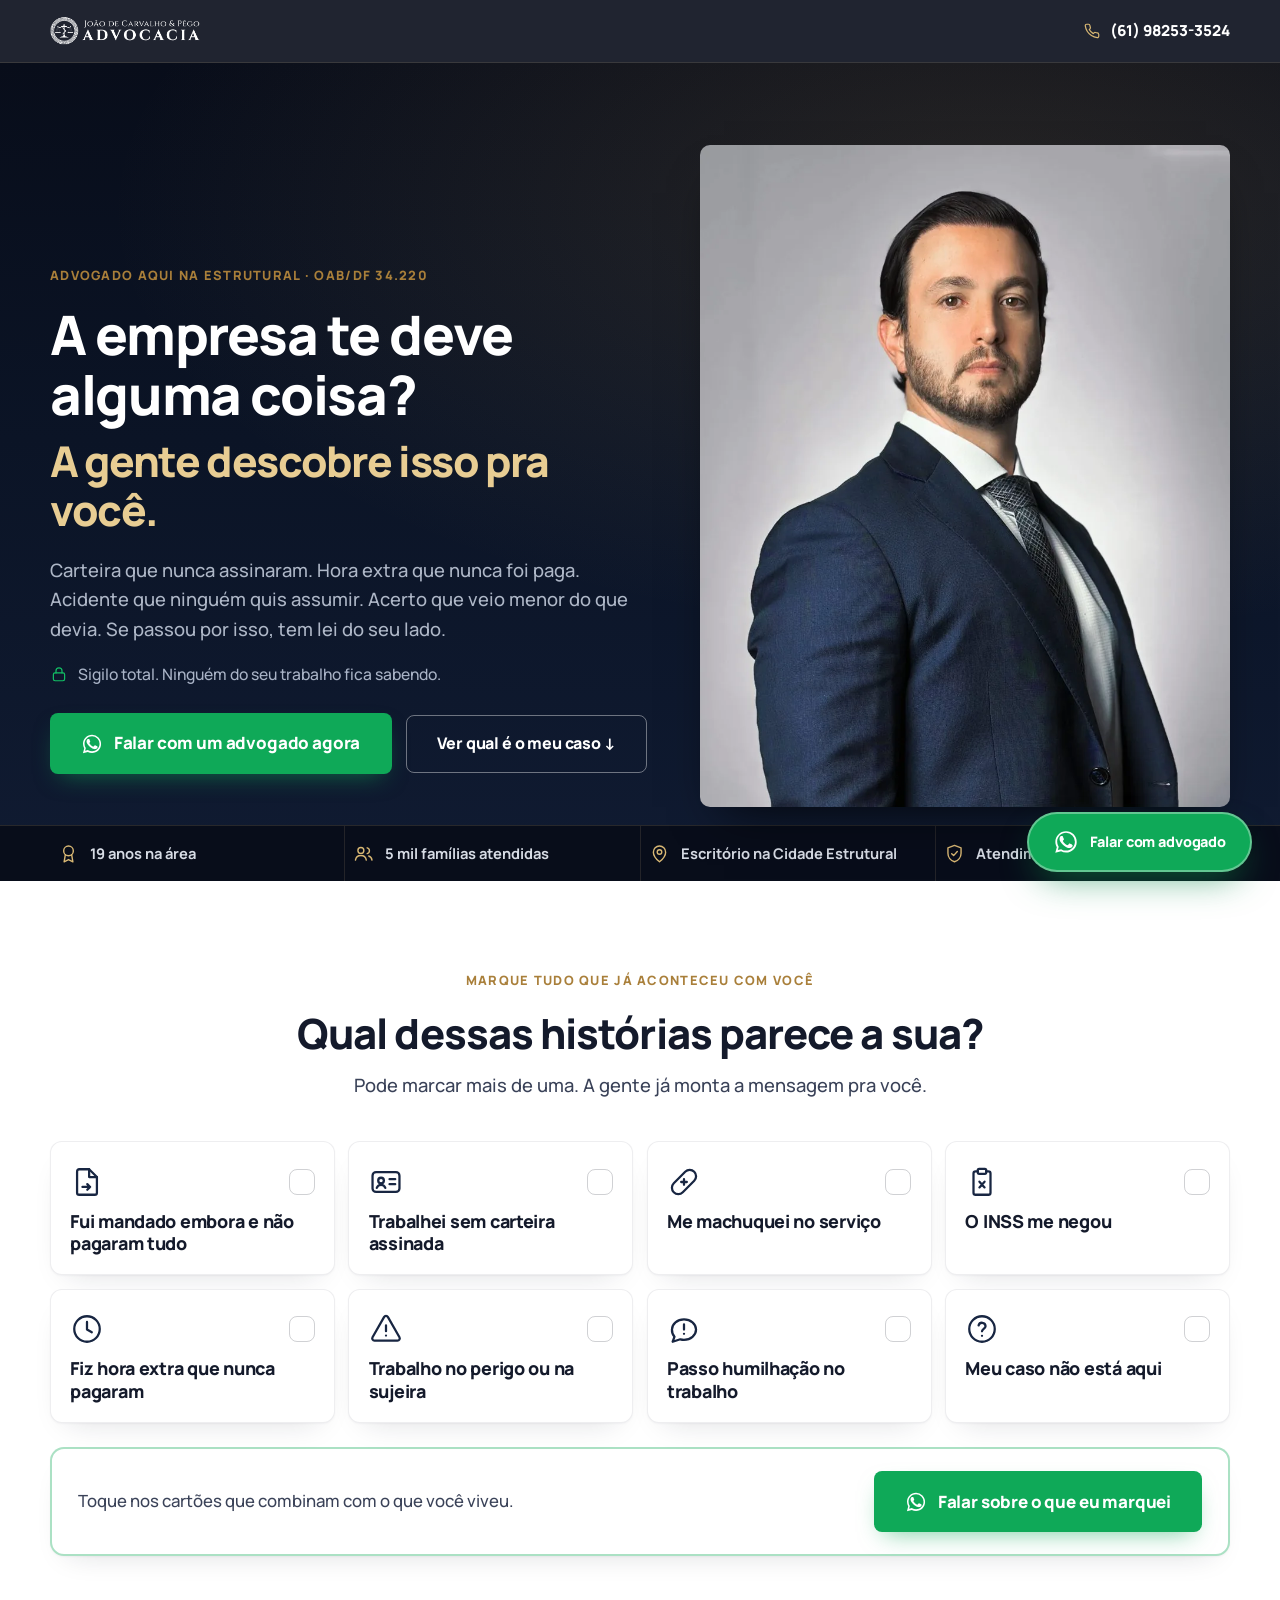
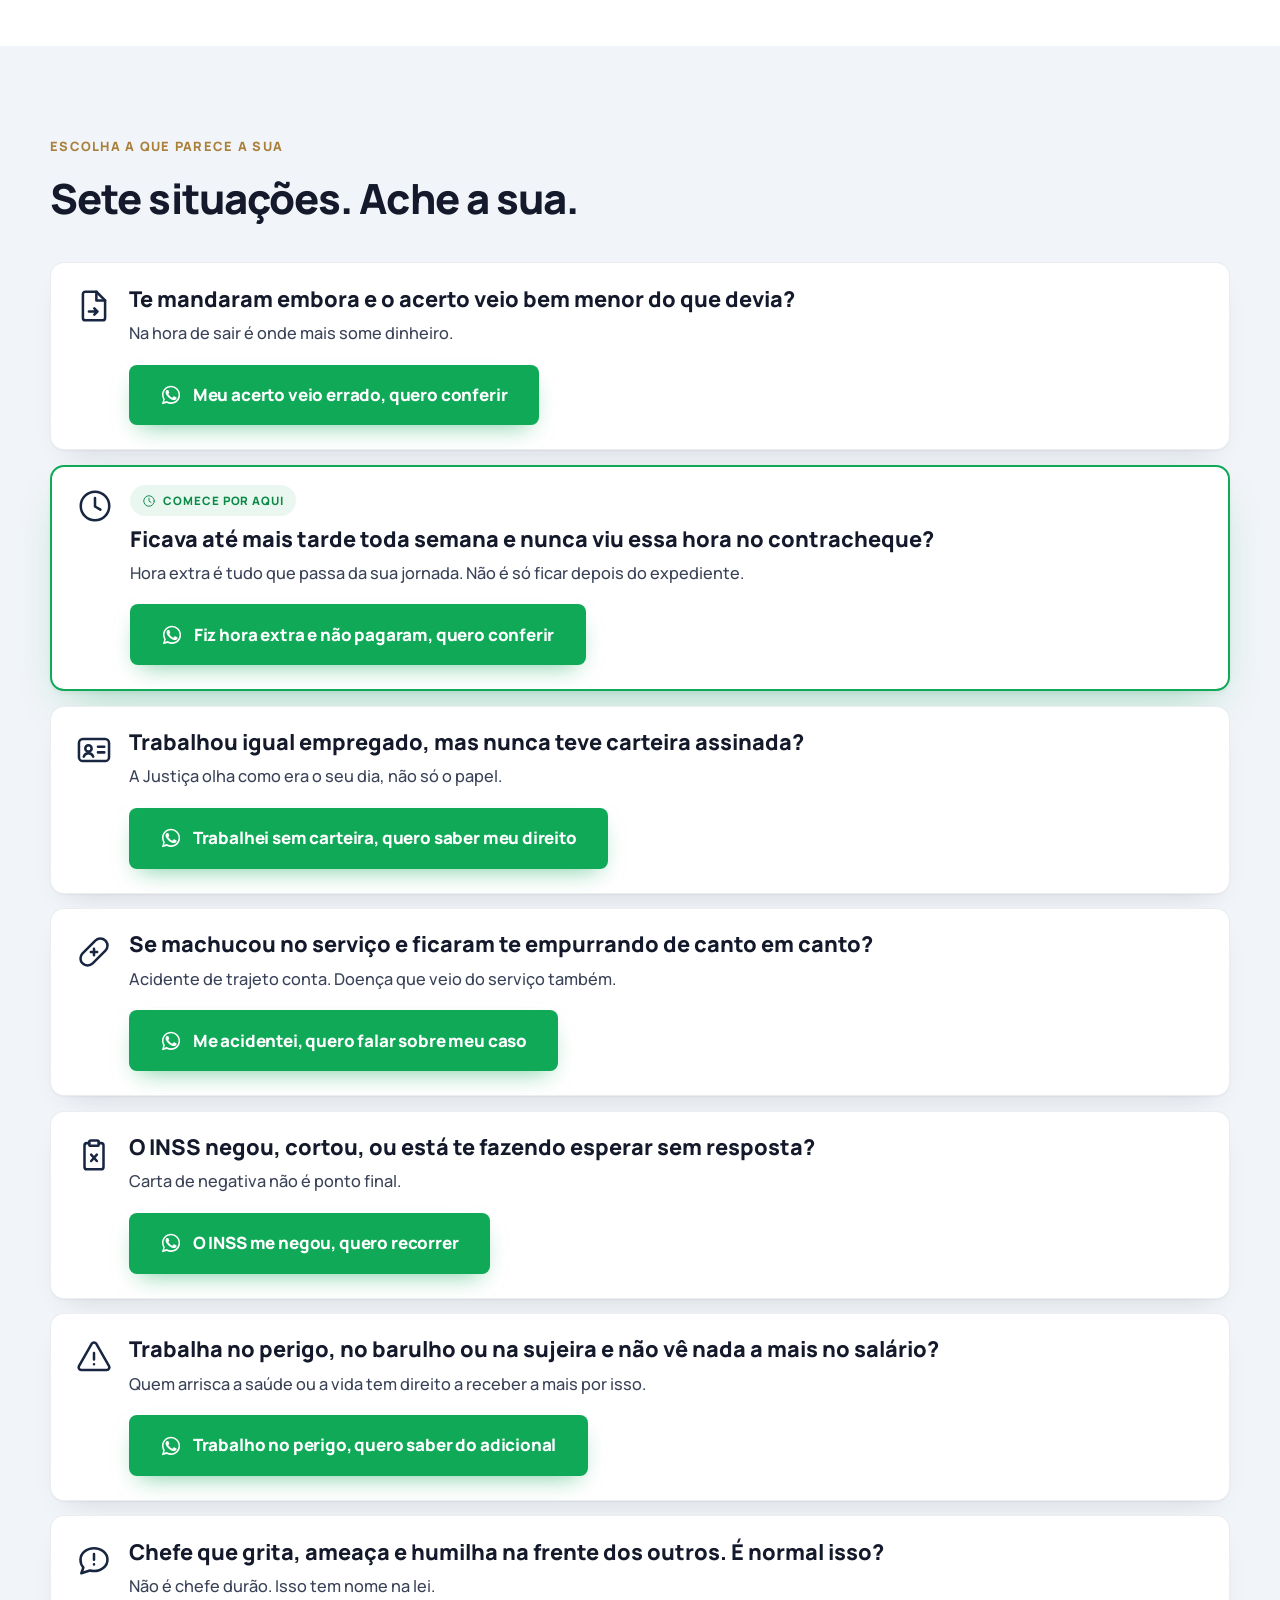
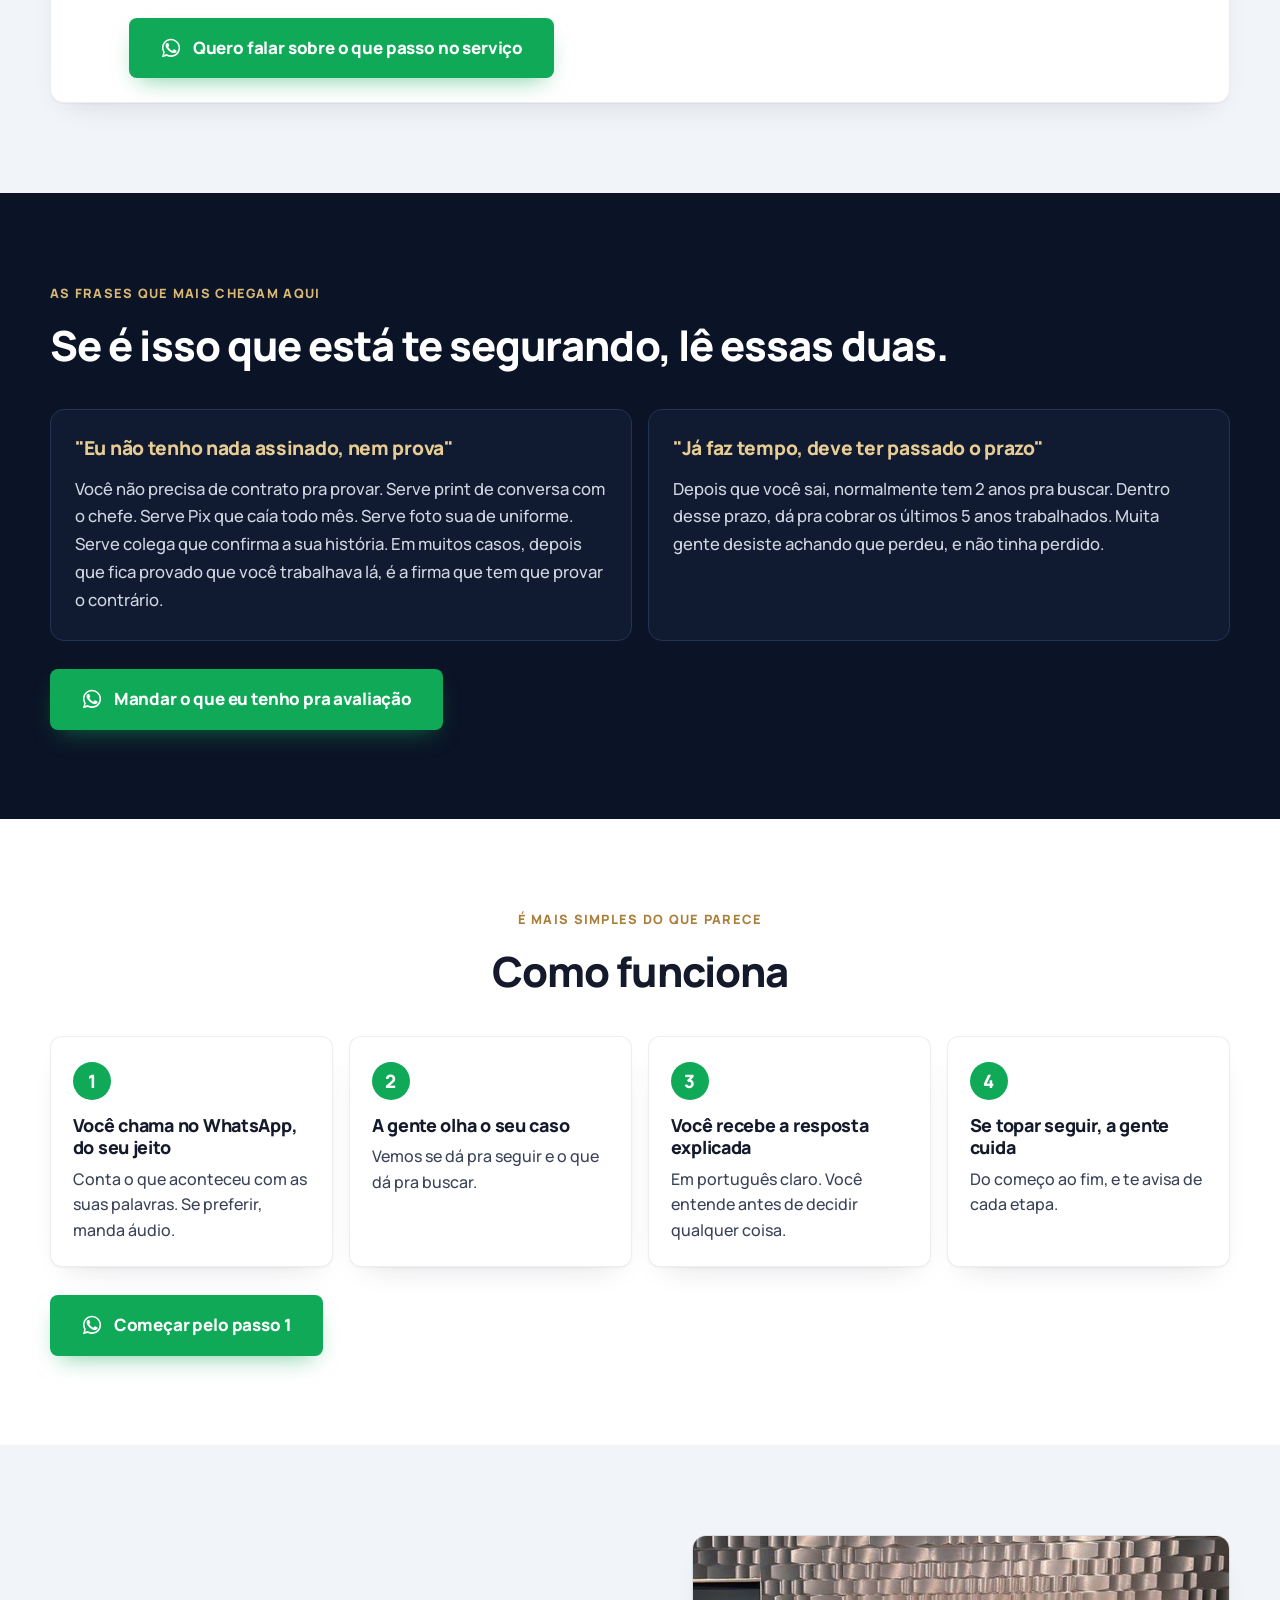
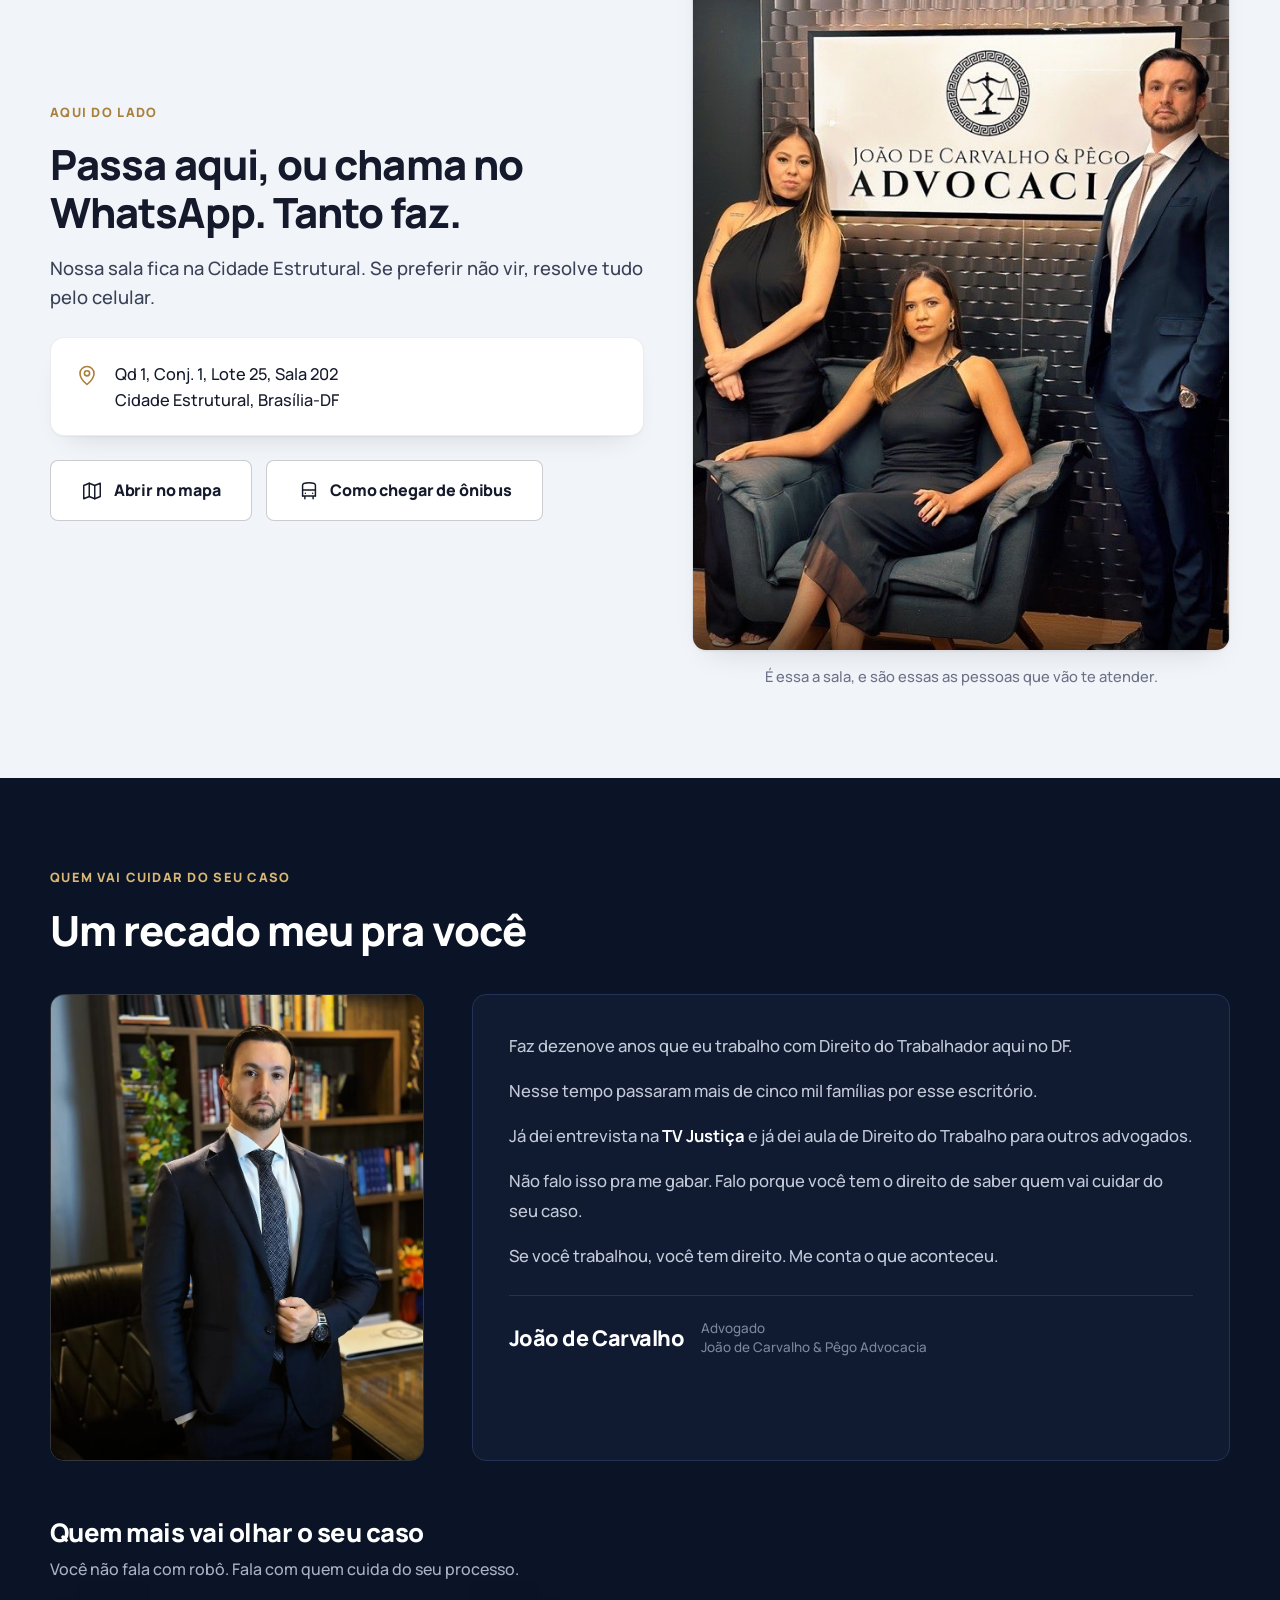
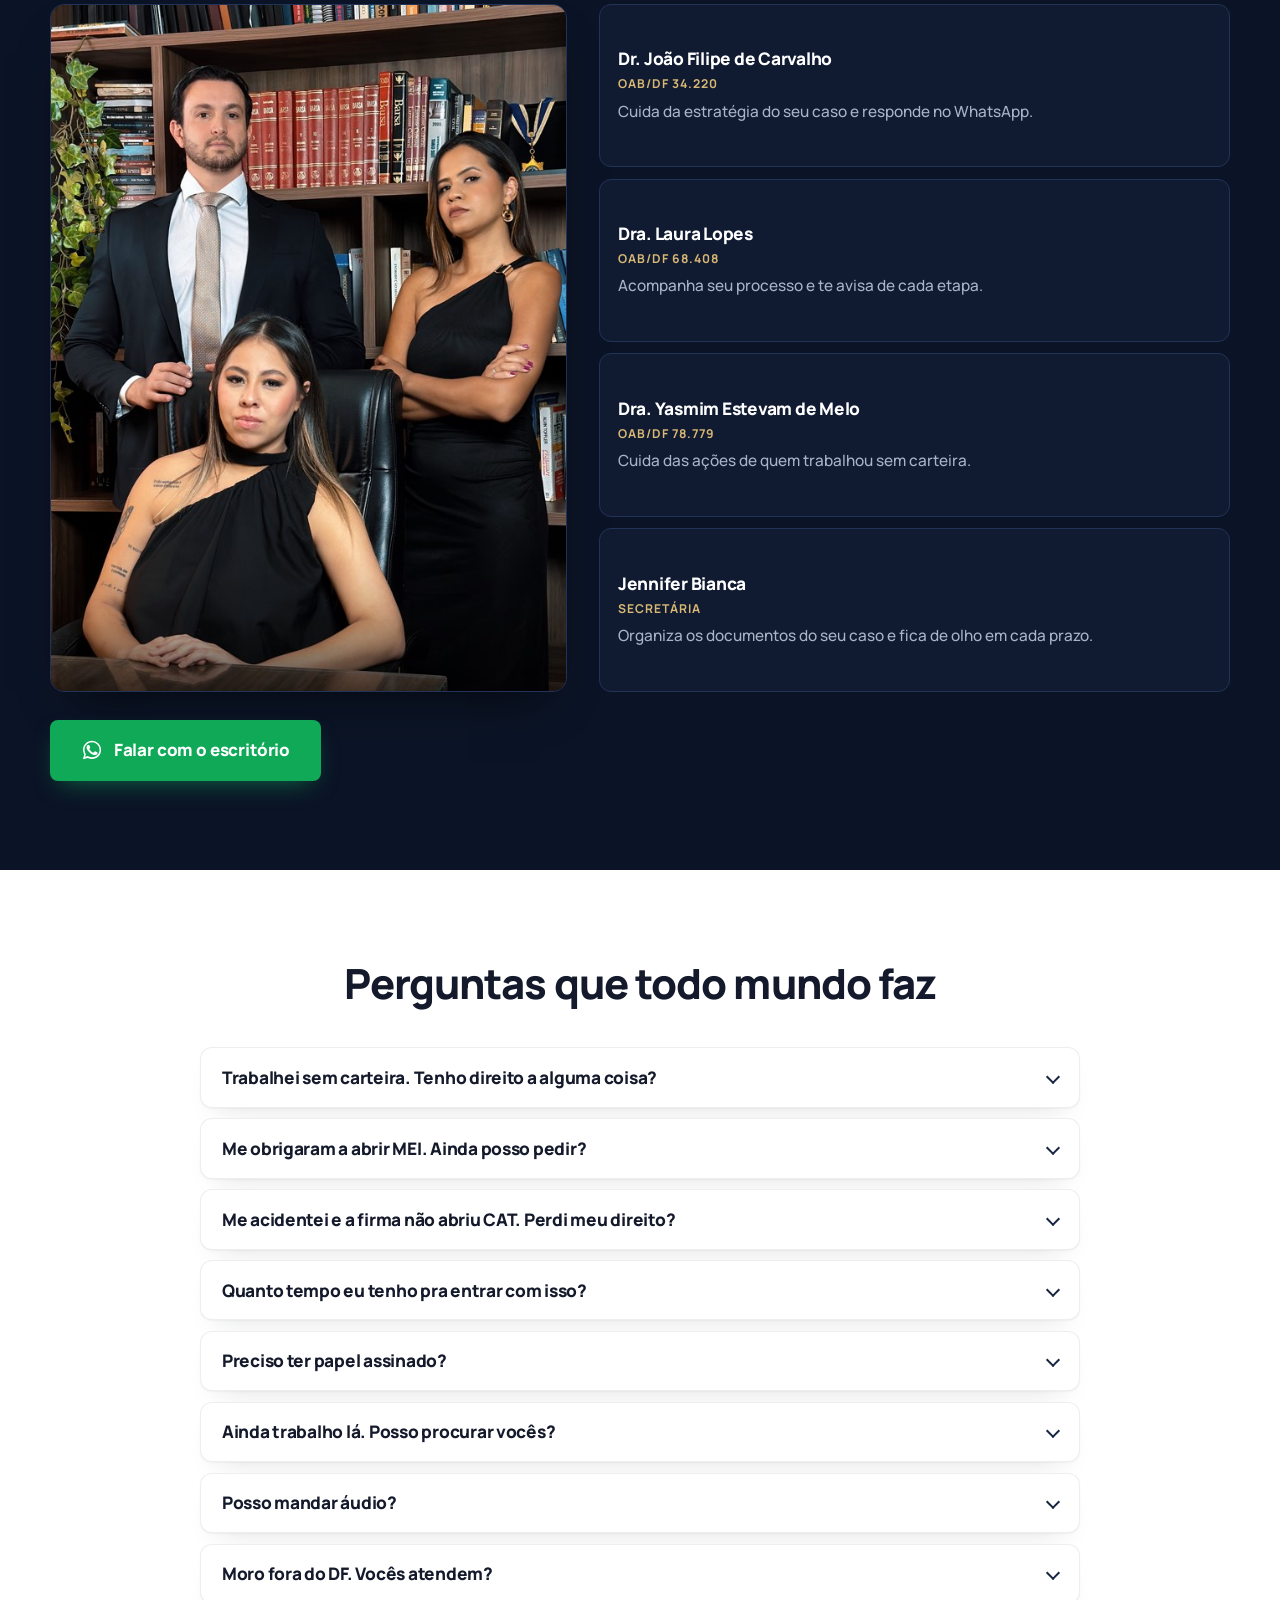
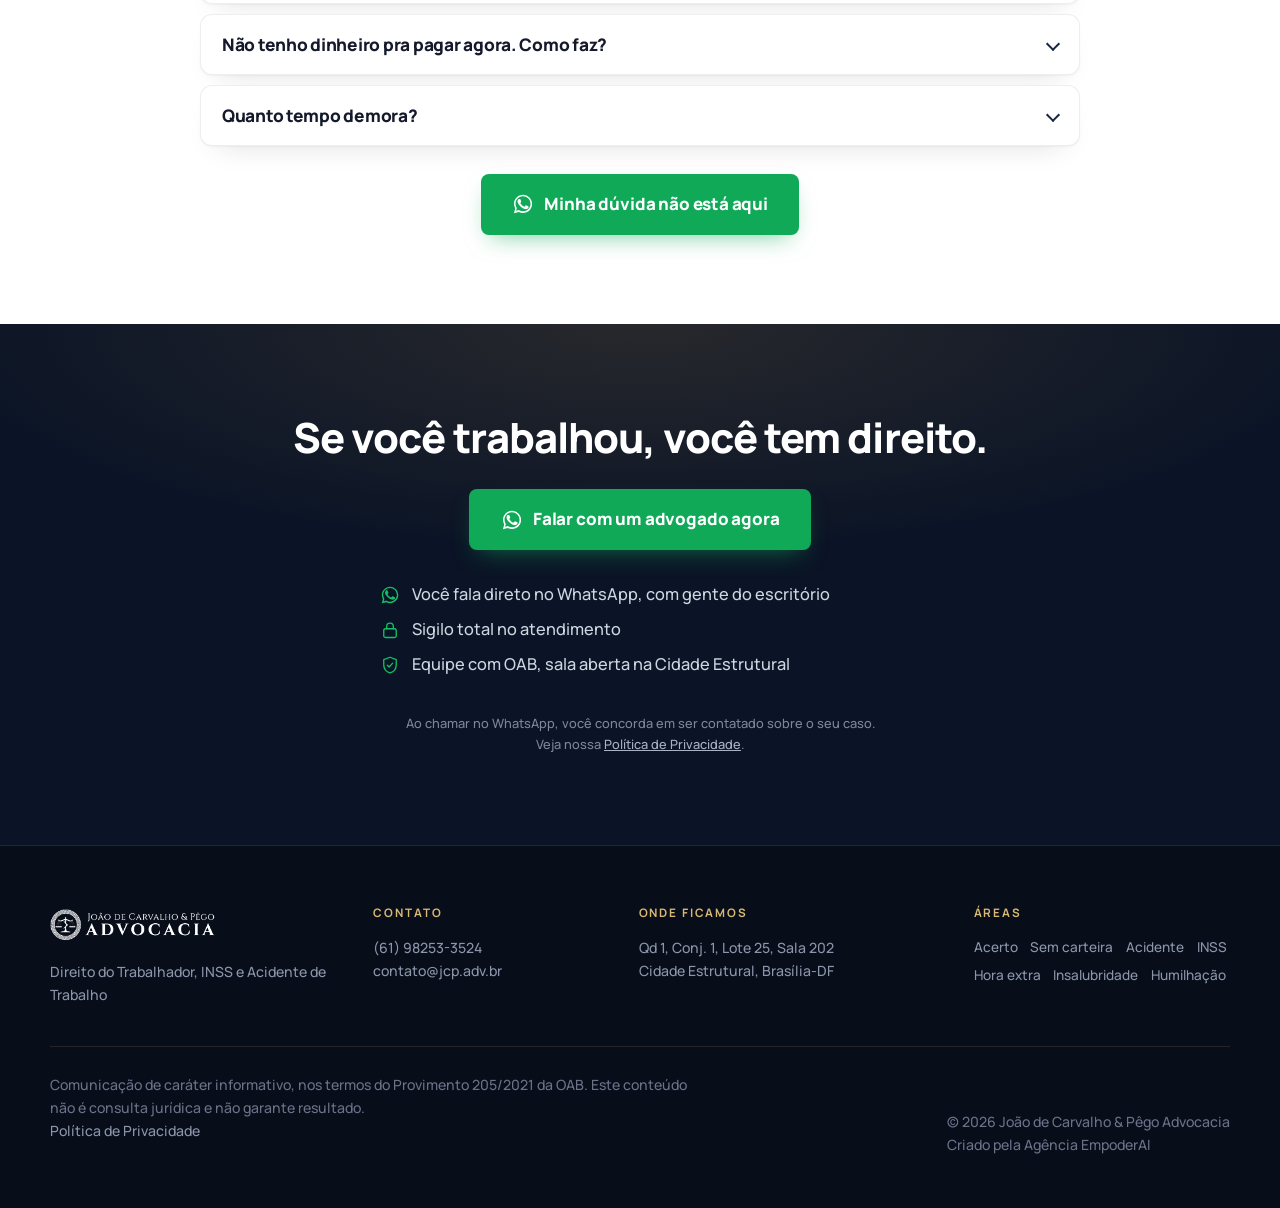
==== commit 792ce782: "Ajustes do cliente, GTM, equipe e saída do vídeo Três dias de trabalho na página (10/09 e 13/09) que" ====
--- a/index.html
+++ b/index.html
@@ -3,17 +3,32 @@
 <head>
 <meta charset="utf-8">
 <meta name="viewport" content="width=device-width, initial-scale=1">
+
+<!-- Google Tag Manager · conteiner do site, GTM-PVKGSRZD.
+     Criado em 13/09/2026, separado do conteiner da campanha de Acidente de
+     Trabalho de proposito. NAO adicionar o outro conteiner nesta pagina:
+     os dois juntos contam cada clique duas vezes.
+     GA4 e Pixel da Meta sao configurados dentro do GTM, nao aqui. -->
+<link rel="preconnect" href="https://www.googletagmanager.com">
+<script>(function(w,d,s,l,i){w[l]=w[l]||[];w[l].push({'gtm.start':
+new Date().getTime(),event:'gtm.js'});var f=d.getElementsByTagName(s)[0],
+j=d.createElement(s),dl=l!='dataLayer'?'&l='+l:'';j.async=true;j.src=
+'https://www.googletagmanager.com/gtm.js?id='+i+dl;f.parentNode.insertBefore(j,f);
+})(window,document,'script','dataLayer','GTM-PVKGSRZD');</script>
+<!-- Fim do Google Tag Manager -->
+
 <title>Advogado Trabalhista na Cidade Estrutural | JCP Advocacia</title>
-<meta name="description" content="Acerto que veio errado, trabalho sem carteira, acidente no serviço, INSS negado, hora extra que não pagaram. Escritório no Setor Leste, Cidade Estrutural. Fale no WhatsApp.">
+<meta name="description" content="Acerto que veio errado, trabalho sem carteira, acidente no serviço, INSS negado, hora extra que não pagaram. Escritório na Cidade Estrutural. Fale no WhatsApp.">
 <meta name="author" content="João de Carvalho &amp; Pêgo Advocacia">
 <meta name="theme-color" content="#0B1426">
-<link rel="canonical" href="https://www.jcpadvocacia.com.br/">
+<link rel="canonical" href="https://jcp.adv.br/">
 
 <meta property="og:type" content="website">
 <meta property="og:locale" content="pt_BR">
 <meta property="og:title" content="A empresa te deve alguma coisa? | JCP Advocacia">
-<meta property="og:description" content="Carteira que nunca assinaram. Hora extra que nunca caiu. Acerto que veio menor do que devia. Se passou por isso, tem lei do seu lado.">
-<meta property="og:image" content="assets/img/video-capa.jpg?v=12">
+<meta property="og:description" content="Carteira que nunca assinaram. Hora extra que nunca foi paga. Acerto que veio menor do que devia. Se passou por isso, tem lei do seu lado.">
+<meta property="og:url" content="https://jcp.adv.br/">
+<meta property="og:image" content="https://jcp.adv.br/assets/img/video-capa.jpg?v=12">
 <meta name="twitter:card" content="summary_large_image">
 
 <link rel="icon" href="assets/img/logo.png?v=12">
@@ -21,18 +36,19 @@
 <link rel="preconnect" href="https://fonts.gstatic.com" crossorigin>
 <link href="https://fonts.googleapis.com/css2?family=Manrope:wght@500;700;800&display=swap" rel="stylesheet">
 <!-- o ?v= sobe a cada alteracao: sem ele o celular fica com o CSS velho em cache -->
-<link rel="stylesheet" href="assets/css/style.css?v=14">
+<link rel="stylesheet" href="assets/css/style.css?v=16">
 
 <script type="application/ld+json">
 {
   "@context":"https://schema.org",
   "@type":"LegalService",
   "name":"João de Carvalho & Pêgo Advocacia",
+  "url":"https://jcp.adv.br/",
   "description":"Escritório de advocacia em Direito do Trabalhador, INSS e Acidente de Trabalho, na Cidade Estrutural, Brasília-DF.",
-  "telephone":"+5561996275602",
+  "telephone":"+5561982533524",
   "address":{
     "@type":"PostalAddress",
-    "streetAddress":"Setor Leste, Qd 1, Conj. 1, Lote 25, Sala 202",
+    "streetAddress":"Qd 1, Conj. 1, Lote 25, Sala 202",
     "addressLocality":"Cidade Estrutural, Brasília",
     "addressRegion":"DF",
     "addressCountry":"BR"
@@ -42,6 +58,11 @@
 </script>
 </head>
 <body>
+
+<!-- Google Tag Manager (noscript) -->
+<noscript><iframe src="https://www.googletagmanager.com/ns.html?id=GTM-PVKGSRZD"
+height="0" width="0" style="display:none;visibility:hidden"></iframe></noscript>
+<!-- Fim do Google Tag Manager (noscript) -->
 
 <!-- ===================== ÍCONES ===================== -->
 <svg style="display:none" aria-hidden="true" focusable="false">
@@ -73,8 +94,8 @@
     <a class="brand" href="#topo" aria-label="João de Carvalho &amp; Pêgo Advocacia">
       <img src="assets/img/logo-branca.png?v=12" alt="João de Carvalho &amp; Pêgo Advocacia" width="150" height="34">
     </a>
-    <a class="fone" href="tel:+5561996275602">
-      <svg aria-hidden="true"><use href="#i-phone"/></svg> (61) 99627-5602
+    <a class="fone" href="tel:+5561982533524">
+      <svg aria-hidden="true"><use href="#i-phone"/></svg> (61) 98253-3524
     </a>
   </div>
 </header>
@@ -87,13 +108,13 @@
     <div class="hero-copy">
       <p class="chapeu anim">Advogado aqui na Estrutural · OAB/DF 34.220</p>
       <h1 class="anim" id="hero-titulo">A empresa te deve alguma coisa?<span class="line2">A gente descobre isso pra você.</span></h1>
-      <p class="lede anim" id="hero-texto">Carteira que nunca assinaram. Hora extra que nunca caiu. Acidente que ninguém quis assumir. Acerto que veio menor do que devia. Se passou por isso, tem lei do seu lado.</p>
+      <p class="lede anim" id="hero-texto">Carteira que nunca assinaram. Hora extra que nunca foi paga. Acidente que ninguém quis assumir. Acerto que veio menor do que devia. Se passou por isso, tem lei do seu lado.</p>
       <p class="hero-sigilo anim">
         <svg aria-hidden="true"><use href="#i-lock"/></svg>
         Sigilo total. Ninguém do seu trabalho fica sabendo.
       </p>
       <div class="btn-row anim">
-        <a class="btn btn--wa" data-wa="generico" href="https://wa.me/5561996275602?text=Oi%21%20Vi%20o%20site%20e%20queria%20falar%20sobre%20o%20meu%20caso." target="_blank" rel="noopener">
+        <a class="btn btn--wa" data-wa="generico" href="https://wa.me/5561982533524?text=Oi%21%20Vi%20o%20site%20e%20queria%20falar%20sobre%20o%20meu%20caso." target="_blank" rel="noopener">
           <svg aria-hidden="true"><use href="#i-wa"/></svg> Falar com um advogado agora
         </a>
         <a class="btn btn--ghost" href="#triador">Ver qual é o meu caso ↓</a>
@@ -112,26 +133,42 @@
   <div class="selos">
     <div class="wrap">
       <ul>
-        <li><svg aria-hidden="true"><use href="#i-award"/></svg> 10 anos na área</li>
-        <li><svg aria-hidden="true"><use href="#i-users"/></svg> 3 mil famílias atendidas</li>
-        <li><svg aria-hidden="true"><use href="#i-pin"/></svg> Escritório no Setor Leste, Qd&nbsp;1</li>
-        <li><svg aria-hidden="true"><use href="#i-badge"/></svg> Equipe de 4 advogados com OAB</li>
+        <li><svg aria-hidden="true"><use href="#i-award"/></svg> 19 anos na área</li>
+        <li><svg aria-hidden="true"><use href="#i-users"/></svg> 5 mil famílias atendidas</li>
+        <li><svg aria-hidden="true"><use href="#i-pin"/></svg> Escritório na Cidade Estrutural</li>
+        <li><svg aria-hidden="true"><use href="#i-badge"/></svg> Atendimento presencial e on-line</li>
       </ul>
     </div>
   </div>
 </section>
 
-<!-- ===================== BLOCO 4 · ESCUTA ELE EM 50 SEGUNDOS ===================== -->
+<!-- ===================== BLOCO 4 · VÍDEO — FORA DO AR ===================== -->
+<!--
+  Bloco "Antes de ler tudo isso, escuta ele um pouco", retirado do ar em
+  13 de setembro de 2026, a pedido do cliente. O vídeo que estava aqui era
+  o antigo, vertical (510x854) e de resolução baixa demais.
+
+  COMO RETOMAR: apagar esta linha de abertura do comentário e a de
+  fechamento, lá embaixo, e atualizar o <source> e o poster para o arquivo
+  novo. O CSS do bloco continua no style.css, seção "9. Video", e os
+  arquivos seguem em assets/video/ e assets/img/video-capa.jpg.
+
+  O QUE O VÍDEO NOVO PRECISA TER: gravação em formato wide (horizontal) e
+  em boa resolução. Se o corte novo for horizontal, trocar também o
+  width/height do <video> e o aspect-ratio de ".player video" no CSS, hoje
+  fixados em 510/854 (vertical). Conferir se tem legenda queimada, porque
+  a legenda do bloco promete "dá pra assistir sem som".
+-->
+<!--
 <section class="bg-navy video-block" id="video">
   <div class="wrap video-grid">
     <div>
       <h2>Antes de ler tudo isso, escuta ele um pouco.</h2>
-      <p class="lede" style="margin-top:1.1rem">Toque para ouvir. São menos de um minuto.</p>
+      <p class="lede" style="margin-top:1.1rem">Toque para ouvir. É menos de um minuto.</p>
     </div>
 
     <figure class="player-wrap">
       <div class="player">
-        <!-- ATENÇÃO: este é o vídeo antigo. O roteiro novo do bloco 4 ainda não foi gravado. -->
         <video controls playsinline preload="none"
                poster="assets/img/video-capa.jpg?v=12"
                width="510" height="854"
@@ -147,6 +184,7 @@
     </figure>
   </div>
 </section>
+-->
 
 <!-- ===================== BLOCO 5 · TRIADOR ===================== -->
 <section class="bg-paper" id="triador">
@@ -154,7 +192,7 @@
     <div class="sec-head sec-head--center">
       <p class="chapeu">Marque tudo que já aconteceu com você</p>
       <h2>Qual dessas histórias parece a sua?</h2>
-      <p class="lede">Pode marcar mais de uma. A gente já abre o assunto certo pra você.</p>
+      <p class="lede">Pode marcar mais de uma. A gente já monta a mensagem pra você.</p>
     </div>
 
     <form class="tri-grid" id="triador-form">
@@ -233,7 +271,7 @@
 
     <div class="tri-result">
       <p class="tri-msg" id="tri-msg">Toque nos cartões que combinam com o que você viveu.</p>
-      <a class="btn btn--wa" id="tri-btn" data-wa="generico" href="https://wa.me/5561996275602?text=Oi%21%20Vi%20o%20site%20e%20queria%20falar%20sobre%20o%20meu%20caso." target="_blank" rel="noopener">
+      <a class="btn btn--wa" id="tri-btn" data-wa="generico" href="https://wa.me/5561982533524?text=Oi%21%20Vi%20o%20site%20e%20queria%20falar%20sobre%20o%20meu%20caso." target="_blank" rel="noopener">
         <svg aria-hidden="true"><use href="#i-wa"/></svg> Falar sobre o que eu marquei
       </a>
     </div>
@@ -244,365 +282,138 @@
 <section class="bg-paper-alt" id="areas">
   <div class="wrap">
     <div class="sec-head">
-      <p class="chapeu">Escolha o seu e abra</p>
-      <h2>Sete situações. Abra a sua.</h2>
+      <p class="chapeu">Escolha a que parece a sua</p>
+      <h2>Sete situações. Ache a sua.</h2>
     </div>
 
     <div class="areas">
 
       <!-- 6.1 ACERTO -->
-      <details class="area" id="acerto" style="--svc:var(--svc-acerto)">
-        <summary>
+      <article class="area" id="acerto" style="--svc:var(--svc-acerto)">
+        <div class="area-topo">
           <svg class="area-ico" aria-hidden="true"><use href="#i-doc-out"/></svg>
-          <span class="area-cab">
+          <div class="area-cab">
             <h3>Te mandaram embora e o acerto veio bem menor do que devia?</h3>
-            <span class="area-frase">Na hora de sair é onde mais some dinheiro.</span>
-            <span class="numeros">
-              <b>40%<span>de multa sobre o FGTS</span></b>
-              <b>10&nbsp;dias<span>é o prazo pra empresa pagar</span></b>
-            </span>
-          </span>
-        </summary>
-        <div class="area-corpo">
-          <div class="painel">
-            <h4 class="sub-title">Isso aconteceu com você?</h4>
-            <ul class="checks">
-              <li>O acerto atrasou ou nunca veio</li>
-              <li>Te fizeram assinar pedido de demissão sem você querer sair</li>
-              <li>O FGTS não foi liberado, ou veio faltando</li>
-              <li>Não te deram as guias do seguro-desemprego</li>
-              <li>Descontaram coisas que você não entendeu</li>
-              <li>Você saiu porque não aguentava mais salário atrasado</li>
-            </ul>
-          </div>
-          <div class="conta">
-            <h4 class="sub-title">O que dá pra buscar</h4>
-            <ul>
-              <li>Aviso prévio</li>
-              <li>Saldo de salário e 13º proporcional</li>
-              <li>Férias vencidas e proporcionais, com 1/3 a mais</li>
-              <li>FGTS com a multa de 40%</li>
-              <li>Multa por atraso no acerto</li>
-              <li>Guias do seguro-desemprego</li>
-            </ul>
-          </div>
-          <div class="callout">
-            <svg aria-hidden="true"><use href="#i-photo"/></svg>
-            <p><strong>Serve de prova:</strong> holerite, extrato do FGTS, print de conversa. Serve tudo.</p>
-          </div>
-          <div class="cta-foot">
-            <a class="btn btn--wa" href="https://wa.me/5561996275602?text=Oi%21%20Fui%20mandado%20embora%20e%20acho%20que%20n%C3%A3o%20pagaram%20tudo%20certo." target="_blank" rel="noopener">
-              <svg aria-hidden="true"><use href="#i-wa"/></svg> Meu acerto veio errado, quero conferir
-            </a>
-            <p class="legenda">Cada caso é diferente. Só dá pra saber o seu depois de olhar.</p>
+            <p class="area-frase">Na hora de sair é onde mais some dinheiro.</p>
+            <div class="area-cta">
+              <a class="btn btn--wa" href="https://wa.me/5561982533524?text=Oi%21%20Fui%20mandado%20embora%20e%20acho%20que%20n%C3%A3o%20pagaram%20tudo%20certo." target="_blank" rel="noopener">
+                <svg aria-hidden="true"><use href="#i-wa"/></svg> Meu acerto veio errado, quero conferir
+              </a>
+            </div>
           </div>
         </div>
-      </details>
+      </article>
 
       <!-- 6.2 HORA EXTRA · destaque pedido pelo Dr. Joao.
            Sobe para a segunda posicao e ganha moldura propria. O selo e de
            navegacao ("comece por aqui"), nunca afirmacao de volume ou de
            resultado, que o Provimento 205/2021 nao permite. -->
-      <details class="area area--destaque" id="hora-extra" style="--svc:var(--svc-hora)">
-        <summary>
+      <article class="area area--destaque" id="hora-extra" style="--svc:var(--svc-hora)">
+        <div class="area-topo">
           <svg class="area-ico" aria-hidden="true"><use href="#i-clock"/></svg>
-          <span class="area-cab">
+          <div class="area-cab">
             <span class="selo-destaque"><svg aria-hidden="true"><use href="#i-clock"/></svg> Comece por aqui</span>
             <h3>Ficava até mais tarde toda semana e nunca viu essa hora no contracheque?</h3>
-            <span class="area-frase">Hora extra é tudo que passa da sua jornada. Não é só ficar depois do expediente.</span>
-            <span class="numeros">
-              <b>+50%<span>na hora extra de dia comum</span></b>
-              <b>2x<span>no domingo e no feriado</span></b>
-            </span>
-          </span>
-        </summary>
-        <div class="area-corpo">
-          <div class="painel">
-            <h4 class="sub-title">Isso aconteceu com você?</h4>
-            <ul class="checks">
-              <li>Batia o ponto na hora certa e continuava trabalhando</li>
-              <li>Mandavam você não bater o que passava do horário</li>
-              <li>O almoço não existia de verdade</li>
-              <li>Te chamavam no WhatsApp fora do horário e tinha que responder</li>
-              <li>Trabalhava domingo sem folga na semana</li>
-              <li>Fez banco de horas que sumiu, sem virar folga nem dinheiro</li>
-              <li>Voltava no dia seguinte sem ter descansado 11&nbsp;horas</li>
-            </ul>
-          </div>
-          <div class="conta">
-            <h4 class="sub-title">O que dá pra buscar</h4>
-            <ul>
-              <li>As horas extras dos últimos 5&nbsp;anos, com o adicional</li>
-              <li>Adicional noturno, se você virava a madrugada</li>
-              <li>O almoço que te tiraram</li>
-              <li>O reflexo disso no 13º, nas férias e no FGTS</li>
-              <li>Domingos e feriados trabalhados sem folga</li>
-            </ul>
-          </div>
-          <div class="callout">
-            <svg aria-hidden="true"><use href="#i-photo"/></svg>
-            <p><strong>Serve de prova:</strong> o cartão de ponto fica com a firma. Na Justiça, é ela que tem que mostrar.</p>
-          </div>
-          <div class="cta-foot">
-            <a class="btn btn--wa" href="https://wa.me/5561996275602?text=Oi%21%20Fiz%20hora%20extra%20e%20nunca%20me%20pagaram.%20Queria%20uma%20avalia%C3%A7%C3%A3o." target="_blank" rel="noopener">
-              <svg aria-hidden="true"><use href="#i-wa"/></svg> Fiz hora extra e não pagaram, quero conferir
-            </a>
-            <p class="legenda">Cada caso é diferente. Só dá pra saber o seu depois de olhar.</p>
+            <p class="area-frase">Hora extra é tudo que passa da sua jornada. Não é só ficar depois do expediente.</p>
+            <div class="area-cta">
+              <a class="btn btn--wa" href="https://wa.me/5561982533524?text=Oi%21%20Fiz%20hora%20extra%20e%20nunca%20me%20pagaram.%20Queria%20uma%20avalia%C3%A7%C3%A3o." target="_blank" rel="noopener">
+                <svg aria-hidden="true"><use href="#i-wa"/></svg> Fiz hora extra e não pagaram, quero conferir
+              </a>
+            </div>
           </div>
         </div>
-      </details>
+      </article>
 
       <!-- 6.3 SEM CARTEIRA -->
-      <details class="area" id="sem-carteira" style="--svc:var(--svc-vinculo)">
-        <summary>
+      <article class="area" id="sem-carteira" style="--svc:var(--svc-vinculo)">
+        <div class="area-topo">
           <svg class="area-ico" aria-hidden="true"><use href="#i-card"/></svg>
-          <span class="area-cab">
+          <div class="area-cab">
             <h3>Trabalhou igual empregado, mas nunca teve carteira assinada?</h3>
-            <span class="area-frase">A Justiça olha como era o seu dia, não só o papel.</span>
-            <span class="numeros">
-              <b>2&nbsp;anos<span>é o prazo depois de sair</span></b>
-              <b>5&nbsp;anos<span>é o quanto dá pra cobrar pra trás</span></b>
-            </span>
-          </span>
-        </summary>
-        <div class="area-corpo">
-          <div class="painel">
-            <h4 class="sub-title">Isso aconteceu com você?</h4>
-            <ul class="checks">
-              <li>Tinha hora pra chegar e hora pra sair</li>
-              <li>Tinha alguém mandando em você</li>
-              <li>Recebia mais ou menos o mesmo todo mês</li>
-              <li>Não podia mandar outra pessoa no seu lugar</li>
-              <li>Usava uniforme, crachá ou equipamento da firma</li>
-              <li>Te fizeram abrir MEI pra poder trabalhar</li>
-            </ul>
-          </div>
-          <div class="conta">
-            <h4 class="sub-title">O que dá pra buscar</h4>
-            <ul>
-              <li>Carteira assinada com data lá de trás</li>
-              <li>13º de cada ano que você ficou lá</li>
-              <li>Férias com 1/3 a mais, inclusive as que nunca tirou</li>
-              <li>FGTS com a multa de 40%</li>
-              <li>Hora extra que você fez</li>
-              <li>INSS recolhido, que conta pra sua aposentadoria</li>
-            </ul>
-          </div>
-          <div class="callout">
-            <svg aria-hidden="true"><use href="#i-photo"/></svg>
-            <p><strong>Serve de prova:</strong> Pix que caía todo mês, foto de uniforme, colega que confirma.</p>
-          </div>
-          <div class="cta-foot">
-            <a class="btn btn--wa" href="https://wa.me/5561996275602?text=Oi%21%20Trabalhei%20sem%20carteira%20assinada%20e%20queria%20saber%20se%20tenho%20direito." target="_blank" rel="noopener">
-              <svg aria-hidden="true"><use href="#i-wa"/></svg> Trabalhei sem carteira, quero saber meu direito
-            </a>
-            <p class="legenda">Cada caso é diferente. Só dá pra saber o seu depois de olhar.</p>
+            <p class="area-frase">A Justiça olha como era o seu dia, não só o papel.</p>
+            <div class="area-cta">
+              <a class="btn btn--wa" href="https://wa.me/5561982533524?text=Oi%21%20Trabalhei%20sem%20carteira%20assinada%20e%20queria%20saber%20se%20tenho%20direito." target="_blank" rel="noopener">
+                <svg aria-hidden="true"><use href="#i-wa"/></svg> Trabalhei sem carteira, quero saber meu direito
+              </a>
+            </div>
           </div>
         </div>
-      </details>
+      </article>
 
       <!-- 6.4 ACIDENTE -->
-      <details class="area" id="acidente" style="--svc:var(--svc-acidente)">
-        <summary>
+      <article class="area" id="acidente" style="--svc:var(--svc-acidente)">
+        <div class="area-topo">
           <svg class="area-ico" aria-hidden="true"><use href="#i-bandage"/></svg>
-          <span class="area-cab">
+          <div class="area-cab">
             <h3>Se machucou no serviço e ficaram te empurrando de canto em canto?</h3>
-            <span class="area-frase">Acidente de trajeto conta. Doença que veio do serviço também.</span>
-            <span class="numeros">
-              <b>12&nbsp;meses<span>de garantia no emprego depois do acidente</span></b>
-              <b>15&nbsp;dias<span>pagos pela firma antes do INSS</span></b>
-            </span>
-          </span>
-        </summary>
-        <div class="area-corpo">
-          <div class="painel">
-            <h4 class="sub-title">Isso aconteceu com você?</h4>
-            <ul class="checks">
-              <li>Se machucou e a firma não abriu a CAT</li>
-              <li>Mandaram você voltar a trabalhar ainda machucado</li>
-              <li>Ficou com dor que não passa ou perdeu movimento</li>
-              <li>Foi mandado embora logo depois do afastamento</li>
-              <li>O INSS cortou seu auxílio antes de você melhorar</li>
-              <li>Se acidentou indo ou voltando do serviço</li>
-              <li>Adoeceu de tanto carregar peso, de barulho ou de produto químico</li>
-            </ul>
-          </div>
-          <div class="conta">
-            <h4 class="sub-title">O que dá pra buscar</h4>
-            <ul>
-              <li>Os 12&nbsp;meses de garantia no emprego</li>
-              <li>Indenização, quando o caso permitir</li>
-              <li>Tratamento e despesas que você teve</li>
-              <li>FGTS depositado durante o afastamento</li>
-              <li>Auxílio do INSS que foi negado ou cortado</li>
-            </ul>
-          </div>
-          <div class="callout">
-            <svg aria-hidden="true"><use href="#i-photo"/></svg>
-            <p><strong>Serve de prova:</strong> atestado, exame, receita, foto do machucado tirada no dia.</p>
-          </div>
-          <div class="cta-foot">
-            <a class="btn btn--wa" href="https://wa.me/5561996275602?text=Oi%21%20Me%20acidentei%20no%20trabalho%20e%20queria%20falar%20sobre%20o%20meu%20caso." target="_blank" rel="noopener">
-              <svg aria-hidden="true"><use href="#i-wa"/></svg> Me acidentei, quero falar sobre meu caso
-            </a>
-            <p class="legenda">Cada caso é diferente. Só dá pra saber o seu depois de olhar.</p>
+            <p class="area-frase">Acidente de trajeto conta. Doença que veio do serviço também.</p>
+            <div class="area-cta">
+              <a class="btn btn--wa" href="https://wa.me/5561982533524?text=Oi%21%20Me%20acidentei%20no%20trabalho%20e%20queria%20falar%20sobre%20o%20meu%20caso." target="_blank" rel="noopener">
+                <svg aria-hidden="true"><use href="#i-wa"/></svg> Me acidentei, quero falar sobre meu caso
+              </a>
+            </div>
           </div>
         </div>
-      </details>
+      </article>
 
       <!-- 6.5 INSS -->
-      <details class="area" id="inss" style="--svc:var(--svc-inss)">
-        <summary>
+      <article class="area" id="inss" style="--svc:var(--svc-inss)">
+        <div class="area-topo">
           <svg class="area-ico" aria-hidden="true"><use href="#i-clipboard-x"/></svg>
-          <span class="area-cab">
+          <div class="area-cab">
             <h3>O INSS negou, cortou, ou está te fazendo esperar sem resposta?</h3>
-            <span class="area-frase">Carta de negativa não é ponto final.</span>
-            <span class="numeros">
-              <b>30&nbsp;dias<span>pra recorrer depois da carta</span></b>
-              <b>5&nbsp;anos<span>de atrasado que dá pra pedir</span></b>
-            </span>
-          </span>
-        </summary>
-        <div class="area-corpo">
-          <div class="painel">
-            <h4 class="sub-title">Isso aconteceu com você?</h4>
-            <ul class="checks">
-              <li>Pediu auxílio e a perícia disse que você está bom</li>
-              <li>Estava recebendo e cortaram sem avisar</li>
-              <li>Disseram que falta tempo de contribuição</li>
-              <li>Trabalhou sem carteira e esse tempo não aparece</li>
-              <li>Trabalhou em lugar insalubre e não contaram como especial</li>
-              <li>Pediu BPC ou LOAS e negaram</li>
-              <li>Seu pedido está parado há meses</li>
-            </ul>
-          </div>
-          <div class="conta">
-            <h4 class="sub-title">O que dá pra buscar</h4>
-            <ul>
-              <li>Recurso dentro do próprio INSS</li>
-              <li>Ação na Justiça pedindo o benefício</li>
-              <li>Contagem do tempo que você trabalhou sem registro</li>
-              <li>Tempo especial, para quem trabalhou no perigo ou na sujeira</li>
-              <li>Atrasado desde o dia em que você pediu</li>
-            </ul>
-          </div>
-          <div class="callout">
-            <svg aria-hidden="true"><use href="#i-photo"/></svg>
-            <p><strong>Serve de prova:</strong> a carta do INSS, o CNIS e os atestados que você já tem.</p>
-          </div>
-          <div class="cta-foot">
-            <a class="btn btn--wa" href="https://wa.me/5561996275602?text=Oi%21%20O%20INSS%20negou%20meu%20pedido%20e%20queria%20saber%20o%20que%20d%C3%A1%20pra%20fazer." target="_blank" rel="noopener">
-              <svg aria-hidden="true"><use href="#i-wa"/></svg> O INSS me negou, quero recorrer
-            </a>
-            <p class="legenda">Cada caso é diferente. Só dá pra saber o seu depois de olhar.</p>
+            <p class="area-frase">Carta de negativa não é ponto final.</p>
+            <div class="area-cta">
+              <a class="btn btn--wa" href="https://wa.me/5561982533524?text=Oi%21%20O%20INSS%20negou%20meu%20pedido%20e%20queria%20saber%20o%20que%20d%C3%A1%20pra%20fazer." target="_blank" rel="noopener">
+                <svg aria-hidden="true"><use href="#i-wa"/></svg> O INSS me negou, quero recorrer
+              </a>
+            </div>
           </div>
         </div>
-      </details>
+      </article>
 
       <!-- 6.6 INSALUBRE -->
-      <details class="area" id="insalubre" style="--svc:var(--svc-insalubre)">
-        <summary>
+      <article class="area" id="insalubre" style="--svc:var(--svc-insalubre)">
+        <div class="area-topo">
           <svg class="area-ico" aria-hidden="true"><use href="#i-hazard"/></svg>
-          <span class="area-cab">
+          <div class="area-cab">
             <h3>Trabalha no perigo, no barulho ou na sujeira e não vê nada a mais no salário?</h3>
-            <span class="area-frase">Quem arrisca a saúde ou a vida tem direito a receber a mais por isso.</span>
-            <span class="numeros">
-              <b>30%<span>de adicional de periculosidade</span></b>
-              <b>40%<span>até esse tanto, de insalubridade</span></b>
-            </span>
-          </span>
-        </summary>
-        <div class="area-corpo">
-          <div class="painel">
-            <h4 class="sub-title">Isso aconteceu com você?</h4>
-            <ul class="checks">
-              <li>Trabalha com tinta, solvente, veneno ou produto químico</li>
-              <li>Passa o dia no barulho alto</li>
-              <li>Mexe com lixo, esgoto ou material de hospital</li>
-              <li>Trabalha no calor ou no frio pesado</li>
-              <li>Trabalha com eletricidade, gás ou combustível</li>
-              <li>É motoboy ou entregador de moto</li>
-              <li>É vigilante ou segurança</li>
-            </ul>
-          </div>
-          <div class="conta">
-            <h4 class="sub-title">O que dá pra buscar</h4>
-            <ul>
-              <li>O adicional dos anos que você já trabalhou assim</li>
-              <li>O reflexo no 13º, nas férias, no FGTS e na hora extra</li>
-              <li>Contagem como tempo especial na sua aposentadoria</li>
-            </ul>
-          </div>
-          <div class="callout">
-            <svg aria-hidden="true"><use href="#i-photo"/></svg>
-            <p><strong>Serve de prova:</strong> foto do local, EPI que te deram, colega que trabalha no mesmo setor.</p>
-          </div>
-          <div class="cta-foot">
-            <a class="btn btn--wa" href="https://wa.me/5561996275602?text=Oi%21%20Trabalho%20em%20lugar%20perigoso%20e%20n%C3%A3o%20recebo%20nada%20a%20mais." target="_blank" rel="noopener">
-              <svg aria-hidden="true"><use href="#i-wa"/></svg> Trabalho no perigo, quero saber do adicional
-            </a>
-            <p class="legenda">Cada caso é diferente. Só dá pra saber o seu depois de olhar.</p>
+            <p class="area-frase">Quem arrisca a saúde ou a vida tem direito a receber a mais por isso.</p>
+            <div class="area-cta">
+              <a class="btn btn--wa" href="https://wa.me/5561982533524?text=Oi%21%20Trabalho%20em%20lugar%20perigoso%20e%20n%C3%A3o%20recebo%20nada%20a%20mais." target="_blank" rel="noopener">
+                <svg aria-hidden="true"><use href="#i-wa"/></svg> Trabalho no perigo, quero saber do adicional
+              </a>
+            </div>
           </div>
         </div>
-      </details>
+      </article>
 
       <!-- 6.7 HUMILHAÇÃO -->
-      <details class="area" id="humilhacao" style="--svc:var(--svc-humilhacao)">
-        <summary>
+      <article class="area" id="humilhacao" style="--svc:var(--svc-humilhacao)">
+        <div class="area-topo">
           <svg class="area-ico" aria-hidden="true"><use href="#i-speech"/></svg>
-          <span class="area-cab">
+          <div class="area-cab">
             <h3>Chefe que grita, ameaça e humilha na frente dos outros. É normal isso?</h3>
-            <span class="area-frase">Não é chefe durão. Isso tem nome na lei.</span>
-          </span>
-        </summary>
-        <div class="area-corpo">
-          <div class="painel">
-            <h4 class="sub-title">Isso aconteceu com você?</h4>
-            <ul class="checks">
-              <li>Levava grito ou xingamento na frente dos colegas</li>
-              <li>Era ameaçado de demissão todo dia pra render mais</li>
-              <li>Ouviu piada por causa da cor, da religião ou do corpo</li>
-              <li>Foi isolado de propósito pra você pedir pra sair</li>
-              <li>Não podia ir no banheiro, ou tinha tempo cronometrado</li>
-              <li>Trabalhava sem água, sem banheiro ou sem lugar pra comer</li>
-              <li>Nunca te deram luva, bota, máscara ou capacete</li>
-            </ul>
-          </div>
-          <div class="conta">
-            <h4 class="sub-title">O que dá pra buscar</h4>
-            <ul>
-              <li>Indenização, quando o caso permitir</li>
-              <li>Sair com os mesmos direitos de quem foi mandado embora</li>
-              <li>Tudo que já estava sendo devido antes</li>
-            </ul>
-          </div>
-          <div class="callout">
-            <svg aria-hidden="true"><use href="#i-photo"/></svg>
-            <p><strong>Serve de prova:</strong> print de conversa, áudio de reunião, colega que passou pelo mesmo.</p>
-          </div>
-          <div class="callout">
-            <svg aria-hidden="true"><use href="#i-lock"/></svg>
-            <p><strong>Ainda trabalha lá?</strong> Dá pra conversar sem ninguém saber. Você decide depois de entender.</p>
-          </div>
-          <div class="cta-foot">
-            <a class="btn btn--wa" href="https://wa.me/5561996275602?text=Oi%21%20Passo%20humilha%C3%A7%C3%A3o%20no%20meu%20servi%C3%A7o%20e%20queria%20orienta%C3%A7%C3%A3o." target="_blank" rel="noopener">
-              <svg aria-hidden="true"><use href="#i-wa"/></svg> Quero falar sobre o que passo no serviço
-            </a>
-            <p class="legenda">Cada caso é diferente. Só dá pra saber o seu depois de olhar.</p>
+            <p class="area-frase">Não é chefe durão. Isso tem nome na lei.</p>
+            <div class="area-cta">
+              <a class="btn btn--wa" href="https://wa.me/5561982533524?text=Oi%21%20Passo%20humilha%C3%A7%C3%A3o%20no%20meu%20servi%C3%A7o%20e%20queria%20orienta%C3%A7%C3%A3o." target="_blank" rel="noopener">
+                <svg aria-hidden="true"><use href="#i-wa"/></svg> Quero falar sobre o que passo no serviço
+              </a>
+            </div>
           </div>
         </div>
-      </details>
-
-    </div>
-  </div>
-</section>
-
-<!-- ===================== BLOCO 7 · AS TRÊS COISAS QUE TRAVAM ===================== -->
+      </article>
+
+    </div>
+  </div>
+</section>
+
+<!-- ===================== BLOCO 7 · AS COISAS QUE TRAVAM ===================== -->
 <section class="bg-navy" id="travas">
   <div class="wrap">
     <div class="sec-head">
-      <p class="chapeu">As três frases que mais chegam aqui</p>
-      <h2>Se é isso que está te segurando, lê essas três.</h2>
+      <p class="chapeu">As frases que mais chegam aqui</p>
+      <h2>Se é isso que está te segurando, lê essas duas.</h2>
     </div>
 
     <div class="travas">
@@ -611,17 +422,13 @@
         <p>Você não precisa de contrato pra provar. Serve print de conversa com o chefe. Serve Pix que caía todo mês. Serve foto sua de uniforme. Serve colega que confirma a sua história. Em muitos casos, depois que fica provado que você trabalhava lá, é a firma que tem que provar o contrário.</p>
       </article>
       <article class="trava">
-        <h3>"Não tenho dinheiro pra pagar advogado"</h3>
-        <p>As condições são combinadas na primeira conversa, antes de qualquer coisa. Você fica sabendo tudo antes de decidir. Não tem letra miúda e não tem surpresa depois.</p>
-      </article>
-      <article class="trava">
         <h3>"Já faz tempo, deve ter passado o prazo"</h3>
         <p>Depois que você sai, normalmente tem 2&nbsp;anos pra buscar. Dentro desse prazo, dá pra cobrar os últimos 5&nbsp;anos trabalhados. Muita gente desiste achando que perdeu, e não tinha perdido.</p>
       </article>
     </div>
 
     <div class="cta-foot">
-      <a class="btn btn--wa" href="https://wa.me/5561996275602?text=Oi%21%20Tenho%20umas%20coisas%20guardadas%20e%20queria%20mandar%20pra%20avalia%C3%A7%C3%A3o." target="_blank" rel="noopener">
+      <a class="btn btn--wa" href="https://wa.me/5561982533524?text=Oi%21%20Tenho%20umas%20coisas%20guardadas%20e%20queria%20mandar%20pra%20avalia%C3%A7%C3%A3o." target="_blank" rel="noopener">
         <svg aria-hidden="true"><use href="#i-wa"/></svg> Mandar o que eu tenho pra avaliação
       </a>
     </div>
@@ -656,7 +463,7 @@
     </div>
 
     <div class="cta-foot">
-      <a class="btn btn--wa" href="https://wa.me/5561996275602?text=Oi%21%20Quero%20come%C3%A7ar.%20Vou%20contar%20o%20que%20aconteceu." target="_blank" rel="noopener">
+      <a class="btn btn--wa" href="https://wa.me/5561982533524?text=Oi%21%20Quero%20come%C3%A7ar.%20Vou%20contar%20o%20que%20aconteceu." target="_blank" rel="noopener">
         <svg aria-hidden="true"><use href="#i-wa"/></svg> Começar pelo passo 1
       </a>
     </div>
@@ -669,20 +476,20 @@
     <div>
       <p class="chapeu">Aqui do lado</p>
       <h2>Passa aqui, ou chama no WhatsApp. Tanto faz.</h2>
-      <p class="lede" style="margin-top:1.1rem">Nossa sala fica no Setor Leste. Se preferir não vir, resolve tudo pelo celular.</p>
+      <p class="lede" style="margin-top:1.1rem">Nossa sala fica na Cidade Estrutural. Se preferir não vir, resolve tudo pelo celular.</p>
 
       <div class="endereco">
         <svg aria-hidden="true"><use href="#i-pin"/></svg>
-        <p>Setor Leste, Qd 1, Conj. 1, Lote 25, Sala 202<br>Cidade Estrutural, Brasília-DF</p>
+        <p>Qd 1, Conj. 1, Lote 25, Sala 202<br>Cidade Estrutural, Brasília-DF</p>
       </div>
 
       <!-- HORÁRIO DE ATENDIMENTO: falta confirmar com o cliente. -->
 
       <div class="btn-row">
-        <a class="btn btn--ghost" href="https://www.google.com/maps/search/?api=1&amp;query=Setor%20Leste%2C%20Qd%201%2C%20Conj.%201%2C%20Lote%2025%2C%20Cidade%20Estrutural%2C%20Bras%C3%ADlia-DF" target="_blank" rel="noopener">
+        <a class="btn btn--ghost" href="https://www.google.com/maps/search/?api=1&amp;query=Qd%201%2C%20Conj.%201%2C%20Lote%2025%2C%20Cidade%20Estrutural%2C%20Bras%C3%ADlia-DF" target="_blank" rel="noopener">
           <svg aria-hidden="true"><use href="#i-map"/></svg> Abrir no mapa
         </a>
-        <a class="btn btn--ghost" href="https://www.google.com/maps/dir/?api=1&amp;destination=Setor%20Leste%2C%20Qd%201%2C%20Conj.%201%2C%20Lote%2025%2C%20Cidade%20Estrutural%2C%20Bras%C3%ADlia-DF&amp;travelmode=transit" target="_blank" rel="noopener">
+        <a class="btn btn--ghost" href="https://www.google.com/maps/dir/?api=1&amp;destination=Qd%201%2C%20Conj.%201%2C%20Lote%2025%2C%20Cidade%20Estrutural%2C%20Bras%C3%ADlia-DF&amp;travelmode=transit" target="_blank" rel="noopener">
           <svg aria-hidden="true"><use href="#i-bus"/></svg> Como chegar de ônibus
         </a>
       </div>
@@ -717,8 +524,8 @@
       </figure>
 
       <div class="carta">
-        <p>Faz dez anos que eu trabalho com Direito do Trabalhador aqui no DF.</p>
-        <p>Nesse tempo passaram mais de três mil famílias por esse escritório.</p>
+        <p>Faz dezenove anos que eu trabalho com Direito do Trabalhador aqui no DF.</p>
+        <p>Nesse tempo passaram mais de cinco mil famílias por esse escritório.</p>
         <p>Já dei entrevista na <strong>TV Justiça</strong> e já dei aula de Direito do Trabalho para outros advogados.</p>
         <p>Não falo isso pra me gabar. Falo porque você tem o direito de saber quem vai cuidar do seu caso.</p>
         <p>Se você trabalhou, você tem direito. Me conta o que aconteceu.</p>
@@ -735,15 +542,18 @@
          quatro retratos avulsos: fotos tiradas em contextos diferentes liam
          como pessoas soltas, nao como um time.
          A lista acompanha o quadro atual do escritorio: atualizar aqui quando
-         entrar ou sair advogado. -->
+         entrar ou sair alguem da equipe, advogado ou nao.
+         ATENCAO: a foto mostra tres pessoas e a lista tem quatro. A Jennifer
+         Bianca entrou em 13/09/2026 e nao estava na sessao de fotos. Quando
+         houver foto nova com ela, trocar a imagem e o alt. -->
     <div class="equipe-head">
       <h3>Quem mais vai olhar o seu caso</h3>
-      <p>Você não fala com robô nem com atendente. Fala com quem cuida do seu processo.</p>
+      <p>Você não fala com robô. Fala com quem cuida do seu processo.</p>
     </div>
 
     <div class="time">
       <figure class="time-foto">
-        <img src="assets/img/equipe-time.jpg?v=14" width="615" height="820" loading="lazy"
+        <img src="assets/img/equipe-time.jpg?v=15" width="615" height="820" loading="lazy"
              alt="Dr. João de Carvalho e as advogadas do escritório, na Cidade Estrutural">
       </figure>
 
@@ -754,12 +564,8 @@
           <p class="membro-faz">Cuida da estratégia do seu caso e responde no WhatsApp.</p>
         </li>
         <li>
-          <!-- OAB A CONFIRMAR: o numero 68.408 estava vinculado ao nome
-               anterior deste cartao na LP de Acidente de Trabalho, que segue
-               no ar. Nao foi transferido para outra pessoa sem confirmacao.
-               Assim que o escritorio informar, trocar "Advogada" pelo numero. -->
-          <span class="membro-nome">Dra. Jennifer Bianca</span>
-          <span class="membro-oab">Advogada</span>
+          <span class="membro-nome">Dra. Laura Lopes</span>
+          <span class="membro-oab">OAB/DF 68.408</span>
           <p class="membro-faz">Acompanha seu processo e te avisa de cada etapa.</p>
         </li>
         <li>
@@ -767,11 +573,22 @@
           <span class="membro-oab">OAB/DF 78.779</span>
           <p class="membro-faz">Cuida das ações de quem trabalhou sem carteira.</p>
         </li>
+        <li>
+          <!-- Nao e advogada: no lugar da OAB vai a funcao, em classe propria.
+               Sem "Dra." no nome, de proposito.
+               E a mesma pessoa do defeito de 10/09, confirmado pelo cliente em
+               13/09: o nome dela estava num cartao de advogada, com a OAB da
+               Dra. Laura Lopes ao lado. Nunca foi OAB faltando, era nome
+               trocado. Aqui o cartao e o dela, com a funcao certa. -->
+          <span class="membro-nome">Jennifer Bianca</span>
+          <span class="membro-papel">Secretária</span>
+          <p class="membro-faz">Organiza os documentos do seu caso e fica de olho em cada prazo.</p>
+        </li>
       </ul>
     </div>
 
     <div class="cta-foot">
-      <a class="btn btn--wa" href="https://wa.me/5561996275602?text=Oi%21%20Queria%20falar%20com%20o%20escrit%C3%B3rio%20sobre%20o%20meu%20caso." target="_blank" rel="noopener">
+      <a class="btn btn--wa" href="https://wa.me/5561982533524?text=Oi%21%20Queria%20falar%20com%20o%20escrit%C3%B3rio%20sobre%20o%20meu%20caso." target="_blank" rel="noopener">
         <svg aria-hidden="true"><use href="#i-wa"/></svg> Falar com o escritório
       </a>
     </div>
@@ -832,7 +649,7 @@
     </div>
 
     <div class="cta-foot" style="justify-content:center">
-      <a class="btn btn--wa" href="https://wa.me/5561996275602?text=Oi%21%20Minha%20d%C3%BAvida%20n%C3%A3o%20est%C3%A1%20no%20site.%20Pode%20me%20ajudar%3F" target="_blank" rel="noopener">
+      <a class="btn btn--wa" href="https://wa.me/5561982533524?text=Oi%21%20Minha%20d%C3%BAvida%20n%C3%A3o%20est%C3%A1%20no%20site.%20Pode%20me%20ajudar%3F" target="_blank" rel="noopener">
         <svg aria-hidden="true"><use href="#i-wa"/></svg> Minha dúvida não está aqui
       </a>
     </div>
@@ -844,17 +661,17 @@
   <div class="wrap wrap--narrow">
     <h2>Se você trabalhou, você tem direito.</h2>
 
-    <a class="btn btn--wa" id="final-btn" data-wa="generico" href="https://wa.me/5561996275602?text=Oi%21%20Vi%20o%20site%20e%20queria%20falar%20sobre%20o%20meu%20caso." target="_blank" rel="noopener">
+    <a class="btn btn--wa" id="final-btn" data-wa="generico" href="https://wa.me/5561982533524?text=Oi%21%20Vi%20o%20site%20e%20queria%20falar%20sobre%20o%20meu%20caso." target="_blank" rel="noopener">
       <svg aria-hidden="true"><use href="#i-wa"/></svg> Falar com um advogado agora
     </a>
 
     <ul class="garantias">
       <li><svg aria-hidden="true"><use href="#i-wa"/></svg> Você fala direto no WhatsApp, com gente do escritório</li>
       <li><svg aria-hidden="true"><use href="#i-lock"/></svg> Sigilo total no atendimento</li>
-      <li><svg aria-hidden="true"><use href="#i-badge"/></svg> Equipe com OAB, sala aberta no Setor Leste</li>
+      <li><svg aria-hidden="true"><use href="#i-badge"/></svg> Equipe com OAB, sala aberta na Cidade Estrutural</li>
     </ul>
 
-    <p class="aviso">Ao chamar no WhatsApp, você concorda em ser contatado sobre o seu caso. Veja nossa <a href="#">Política de Privacidade</a>.</p>
+    <p class="aviso">Ao chamar no WhatsApp, você concorda em ser contatado sobre o seu caso. Veja nossa <a href="politica-de-privacidade.html">Política de Privacidade</a>.</p>
   </div>
 </section>
 
@@ -872,15 +689,20 @@
       <div>
         <h4>Contato</h4>
         <ul>
-          <li><a href="https://wa.me/5561996275602?text=Oi%21%20Vi%20o%20site%20e%20queria%20falar%20sobre%20o%20meu%20caso." target="_blank" rel="noopener">(61) 99627-5602</a></li>
-          <!-- E-MAIL PROFISSIONAL: falta definir. -->
+          <li><a href="https://wa.me/5561982533524?text=Oi%21%20Vi%20o%20site%20e%20queria%20falar%20sobre%20o%20meu%20caso." target="_blank" rel="noopener">(61) 98253-3524</a></li>
+          <!-- PENDENTE: o alias contato@jcp.adv.br ainda nao existe. Ele e
+               criado no cPanel do servidor de e-mail atual (68.66.226.89),
+               NAO na zona de DNS: o MX ja aponta para la. Enquanto nao
+               existir, este endereco e a Politica de Privacidade apontam
+               para uma caixa que nao recebe. Ver documentacao/04-pendencias.md. -->
+          <li><a href="mailto:contato@jcp.adv.br">contato@jcp.adv.br</a></li>
         </ul>
       </div>
 
       <div>
         <h4>Onde ficamos</h4>
         <ul>
-          <li>Setor Leste, Qd 1, Conj. 1, Lote 25, Sala 202<br>Cidade Estrutural, Brasília-DF</li>
+          <li>Qd 1, Conj. 1, Lote 25, Sala 202<br>Cidade Estrutural, Brasília-DF</li>
         </ul>
       </div>
 
@@ -899,7 +721,7 @@
     </div>
 
     <div class="foot-legal">
-      <p>Comunicação de caráter informativo, nos termos do Provimento 205/2021 da OAB. Este conteúdo não é consulta jurídica e não garante resultado.</p>
+      <p>Comunicação de caráter informativo, nos termos do Provimento 205/2021 da OAB. Este conteúdo não é consulta jurídica e não garante resultado.<br><a href="politica-de-privacidade.html">Política de Privacidade</a></p>
       <p>© 2026 João de Carvalho &amp; Pêgo Advocacia<br>Criado pela Agência EmpoderAI</p>
     </div>
   </div>
@@ -907,11 +729,11 @@
 
 <!-- ===================== BLOCO 1 · BARRA FIXA DE WHATSAPP ===================== -->
 <a class="wa-bar" id="wa-bar" data-wa="generico"
-   href="https://wa.me/5561996275602?text=Oi%21%20Vi%20o%20site%20e%20queria%20falar%20sobre%20o%20meu%20caso."
+   href="https://wa.me/5561982533524?text=Oi%21%20Vi%20o%20site%20e%20queria%20falar%20sobre%20o%20meu%20caso."
    target="_blank" rel="noopener" aria-label="Falar com advogado no WhatsApp">
   <svg aria-hidden="true"><use href="#i-wa"/></svg><span class="wa-bar__txt">Falar com advogado</span>
 </a>
 
-<script src="assets/js/main.js?v=14" defer></script>
+<script src="assets/js/main.js?v=16" defer></script>
 </body>
 </html>
--- a/assets/css/style.css
+++ b/assets/css/style.css
@@ -89,14 +89,7 @@
   font-family:var(--font-body);font-weight:800;font-size:.8rem;
   letter-spacing:.1em;text-transform:uppercase;color:var(--gold-600);
 }
-.chapeu::before{content:"";width:26px;height:2px;background:currentColor;flex:none;border-radius:2px}
 .bg-navy .chapeu{color:var(--gold-400)}
-
-.sub-title{
-  font-family:var(--font-display);font-weight:800;
-  font-size:1.2rem;color:var(--ink);line-height:1.25;margin:0 0 1.1rem;
-}
-.bg-navy .sub-title{color:var(--paper)}
 
 /* ---------- 4. Layout ---------- */
 .wrap{width:min(var(--wrap),100% - 2.5rem);margin-inline:auto}
@@ -318,7 +311,7 @@
 .tri-msg{flex:1 1 260px;font-size:1.05rem;line-height:1.6;color:var(--ink-soft);min-width:0;margin:0}
 .tri-msg strong{color:var(--ink);font-weight:800}
 
-/* ---------- 11. Areas (acordeao) ---------- */
+/* ---------- 11. Areas (cartoes) ---------- */
 .areas{display:grid;gap:.9rem}
 .area{
   background:var(--white);border:1px solid rgba(20,26,43,.08);
@@ -326,95 +319,23 @@
   transition:border-color .18s ease;
 }
 .area::before{content:none}
-.area[open],.area:hover{border-color:var(--navy-600)}
-.area>summary{
-  display:flex;align-items:flex-start;gap:1rem;
-  padding:1.4rem 1.5rem;cursor:pointer;list-style:none;
-}
-.area>summary::-webkit-details-marker{display:none}
-.area>summary::after{
-  content:"";flex:none;width:13px;height:13px;margin:.55rem 0 0 auto;
-  border-right:3px solid var(--navy-700);border-bottom:3px solid var(--navy-700);
-  rotate:45deg;transition:rotate .2s ease;
-}
-.area[open]>summary::after{rotate:-135deg;margin-top:.9rem}
+.area:hover{border-color:var(--navy-600)}
+.area-topo{display:flex;align-items:flex-start;gap:1rem;padding:1.4rem 1.5rem 1.5rem}
+.area-cta{margin-top:1.15rem}
 .area-ico{width:38px;height:38px;flex:none;color:var(--svc);margin-top:.1rem}
 .area-cab{display:block;min-width:0}
 .area-cab h3{margin-bottom:.5rem;text-transform:none;letter-spacing:0}
-.area-frase{display:block;font-size:1.02rem;line-height:1.55;color:var(--ink-soft)}
-
-.numeros{display:flex;flex-wrap:wrap;gap:.55rem;margin-top:.9rem}
-.numeros b{
-  display:inline-flex;align-items:baseline;gap:.45rem;
-  padding:.5rem 1rem;border-radius:999px;
-  background:#EAF7F0;border:1px solid rgba(15,169,88,.3);
-  font-family:var(--font-display);font-weight:800;letter-spacing:-.02em;
-  font-size:1.35rem;line-height:1;color:var(--wa-escuro);
-}
-.numeros b span{
-  font-family:var(--font-body);font-weight:700;
-  font-size:.84rem;line-height:1.3;color:var(--ink-soft);letter-spacing:0;
-}
-.area-corpo{padding:0 1.5rem 1.6rem;display:grid;gap:1.5rem}
+.area-frase{display:block;font-size:1.02rem;line-height:1.55;color:var(--ink-soft);margin:0}
+
 @media(max-width:560px){
-  .area>summary{padding:1.2rem 1.15rem;gap:.75rem}
-  .area-corpo{padding:0 1.15rem 1.4rem}
-}
-
-/* ---------- 12. Listas dentro das areas ---------- */
-.painel{
-  background:var(--paper);border:1px solid rgba(20,26,43,.07);
-  border-radius:var(--r-panel);padding:clamp(1.2rem,2.5vw,1.6rem);
-}
-.checks{display:grid;grid-template-columns:1fr}
-@media(min-width:760px){.checks{grid-template-columns:repeat(2,1fr);column-gap:2.25rem}}
-/* bloco, nao flex: em flex cada <strong> vira uma coluna separada do texto */
-.checks li{
-  position:relative;display:block;padding:.75rem 0 .75rem 2.3rem;
-  border-bottom:1px solid rgba(20,26,43,.08);
-  font-size:1.05rem;line-height:1.55;color:var(--ink-soft);
-}
-.checks li::before{
-  content:"\2713";position:absolute;left:0;top:.76rem;
-  width:24px;height:24px;border-radius:7px;display:grid;place-items:center;
-  background:#DDF3E7;color:var(--wa-escuro);
-  font-size:.8rem;font-weight:800;line-height:1;
-}
-
-.conta{
-  position:relative;overflow:hidden;
-  background:linear-gradient(180deg,#FFFFFF,#F4FCF7);
-  border:1px solid rgba(15,169,88,.28);border-radius:var(--r-panel);
-  padding:clamp(1.2rem,2.5vw,1.6rem);
-}
-.conta::before{content:"";position:absolute;inset:0 0 auto;height:4px;background:var(--wa)}
-.conta ul{display:grid;grid-template-columns:1fr}
-@media(min-width:720px){.conta ul{grid-template-columns:repeat(2,1fr);column-gap:2.25rem}}
-.conta li{
-  position:relative;display:block;padding:.7rem 0 .7rem 1.3rem;
-  border-bottom:1px solid rgba(15,169,88,.16);
-  font-size:1.05rem;line-height:1.55;color:var(--ink-soft);
-}
-.conta li::before{
-  content:"+";position:absolute;left:0;top:.72rem;
-  color:var(--wa-escuro);font-weight:800;font-size:1.1rem;line-height:1.5;
-}
-
-.callout{
-  display:flex;gap:1rem;padding:1.2rem 1.35rem;border-radius:var(--r-panel);
-  background:var(--white);border:1px solid rgba(20,26,43,.07);
-  border-left:3px solid var(--gold-500);
-}
-.callout svg{width:22px;height:22px;flex:none;color:var(--gold-600);margin-top:2px}
-.callout p{font-size:1.02rem;line-height:1.62}
-.callout strong{color:var(--ink);font-weight:800}
-.bg-navy .callout{background:var(--navy-800);border-color:var(--navy-600);border-left-color:var(--gold-500);color:#C3CAD8}
-.bg-navy .callout strong{color:var(--paper)}
-.bg-navy .callout svg{color:var(--gold-400)}
-
-/* ---------- 13. As tres travas ---------- */
+  .area-topo{padding:1.2rem 1.15rem 1.3rem;gap:.75rem}
+  .area-cta{margin-top:1rem}
+  .area-cta .btn{width:100%}
+}
+
+/* ---------- 13. As travas ---------- */
 .travas{display:grid;gap:1rem;grid-template-columns:1fr}
-@media(min-width:900px){.travas{grid-template-columns:repeat(3,1fr)}}
+@media(min-width:900px){.travas{grid-template-columns:repeat(2,1fr)}}
 .trava{
   padding:1.6rem 1.5rem;border-radius:var(--r-panel);
   background:var(--navy-800);border:1px solid var(--navy-600);
@@ -660,13 +581,6 @@
   .area-cab h3{font-size:1.12rem}
   .area-frase{font-size:.99rem}
   .area-ico{width:30px;height:30px}
-  .numeros{gap:.45rem;margin-top:.75rem}
-  .numeros b{padding:.45rem .8rem;font-size:1.15rem}
-  .numeros b span{font-size:.78rem}
-  .area-corpo{gap:1rem}
-  .checks li,.conta li{font-size:1rem;padding-top:.65rem;padding-bottom:.65rem}
-  .callout{padding:1rem 1.1rem;gap:.8rem}
-  .callout p{font-size:.97rem}
 
   /* ---- 13/14. Travas e passos ---- */
   .travas{gap:.7rem}
@@ -755,9 +669,11 @@
 .time{display:grid;gap:clamp(1.25rem,3vw,2rem);align-items:center;grid-template-columns:1fr}
 @media(min-width:820px){
   .time{grid-template-columns:.9fr 1.1fr;align-items:stretch}
-  /* cada cartao ocupa um terco da altura da foto, com o texto centrado:
-     centralizar a coluna deixava vazio embaixo, e espacar abria buracos */
-  .time-lista{grid-template-rows:repeat(3,1fr)}
+  /* os cartoes dividem a altura da foto em partes iguais, com o texto
+     centrado: centralizar a coluna deixava vazio embaixo, e espacar abria
+     buracos. grid-auto-rows em vez de repeat(N,1fr) para nao ter que mexer
+     no CSS toda vez que entra ou sai alguem da equipe. */
+  .time-lista{grid-auto-rows:1fr}
   .time-lista li{justify-content:center}
 }
 
@@ -779,7 +695,10 @@
   font-family:var(--font-display);font-weight:800;font-size:1.08rem;
   line-height:1.25;letter-spacing:-.015em;color:var(--paper);
 }
-.membro-oab{
+/* .membro-papel e a funcao de quem nao tem OAB, como a secretaria. Divide o
+   desenho com .membro-oab de proposito: em dourado igual, os cartoes leem
+   como um time so. Em cinza, o cartao sem OAB leria como membro de segunda. */
+.membro-oab,.membro-papel{
   font-size:.76rem;font-weight:700;letter-spacing:.08em;text-transform:uppercase;
   color:var(--gold-400);
 }
@@ -788,7 +707,7 @@
 @media(max-width:759px){
   .time{gap:1.1rem}
   /* a foto e vertical: em largura cheia ela come uma tela inteira do celular.
-     O corte quadrado a partir do topo mantem os tres rostos e devolve o espaco. */
+     O corte quadrado a partir do topo mantem os rostos e devolve o espaco. */
   .time-foto img{
     border-radius:var(--r-card);
     aspect-ratio:1;object-fit:cover;object-position:center 22%;
@@ -796,7 +715,7 @@
   .time-lista{gap:.55rem}
   .time-lista li{padding:.85rem .95rem}
   .membro-nome{font-size:1rem}
-  .membro-oab{font-size:.72rem}
+  .membro-oab,.membro-papel{font-size:.72rem}
   .membro-faz{font-size:.9rem}
 }
 
@@ -816,16 +735,16 @@
 
 /* ==========================================================================
    24. HORA EXTRA EM DESTAQUE — pedido do Dr. Joao.
-   O bloco sobe, abre por padrao e ganha moldura propria. Sem promessa
-   de resultado: o destaque e visual, o texto continua o mesmo.
+   O cartao sobe e ganha moldura propria. Sem promessa de resultado:
+   o destaque e visual, o texto continua o mesmo.
    ========================================================================== */
 .area--destaque{
   border:2px solid var(--wa);
   box-shadow:0 2px 4px rgba(20,26,43,.05), 0 22px 44px -20px rgba(15,169,88,.4);
 }
 .area--destaque::before{height:0}
-.area--destaque>summary{padding-top:1.15rem}
-.area--destaque[open],.area--destaque:hover{border-color:var(--wa-escuro)}
+.area--destaque .area-topo{padding-top:1.15rem}
+.area--destaque:hover{border-color:var(--wa-escuro)}
 .selo-destaque{
   display:inline-flex;align-items:center;gap:.45rem;
   margin:0 0 .6rem;padding:.35rem .75rem;border-radius:999px;
